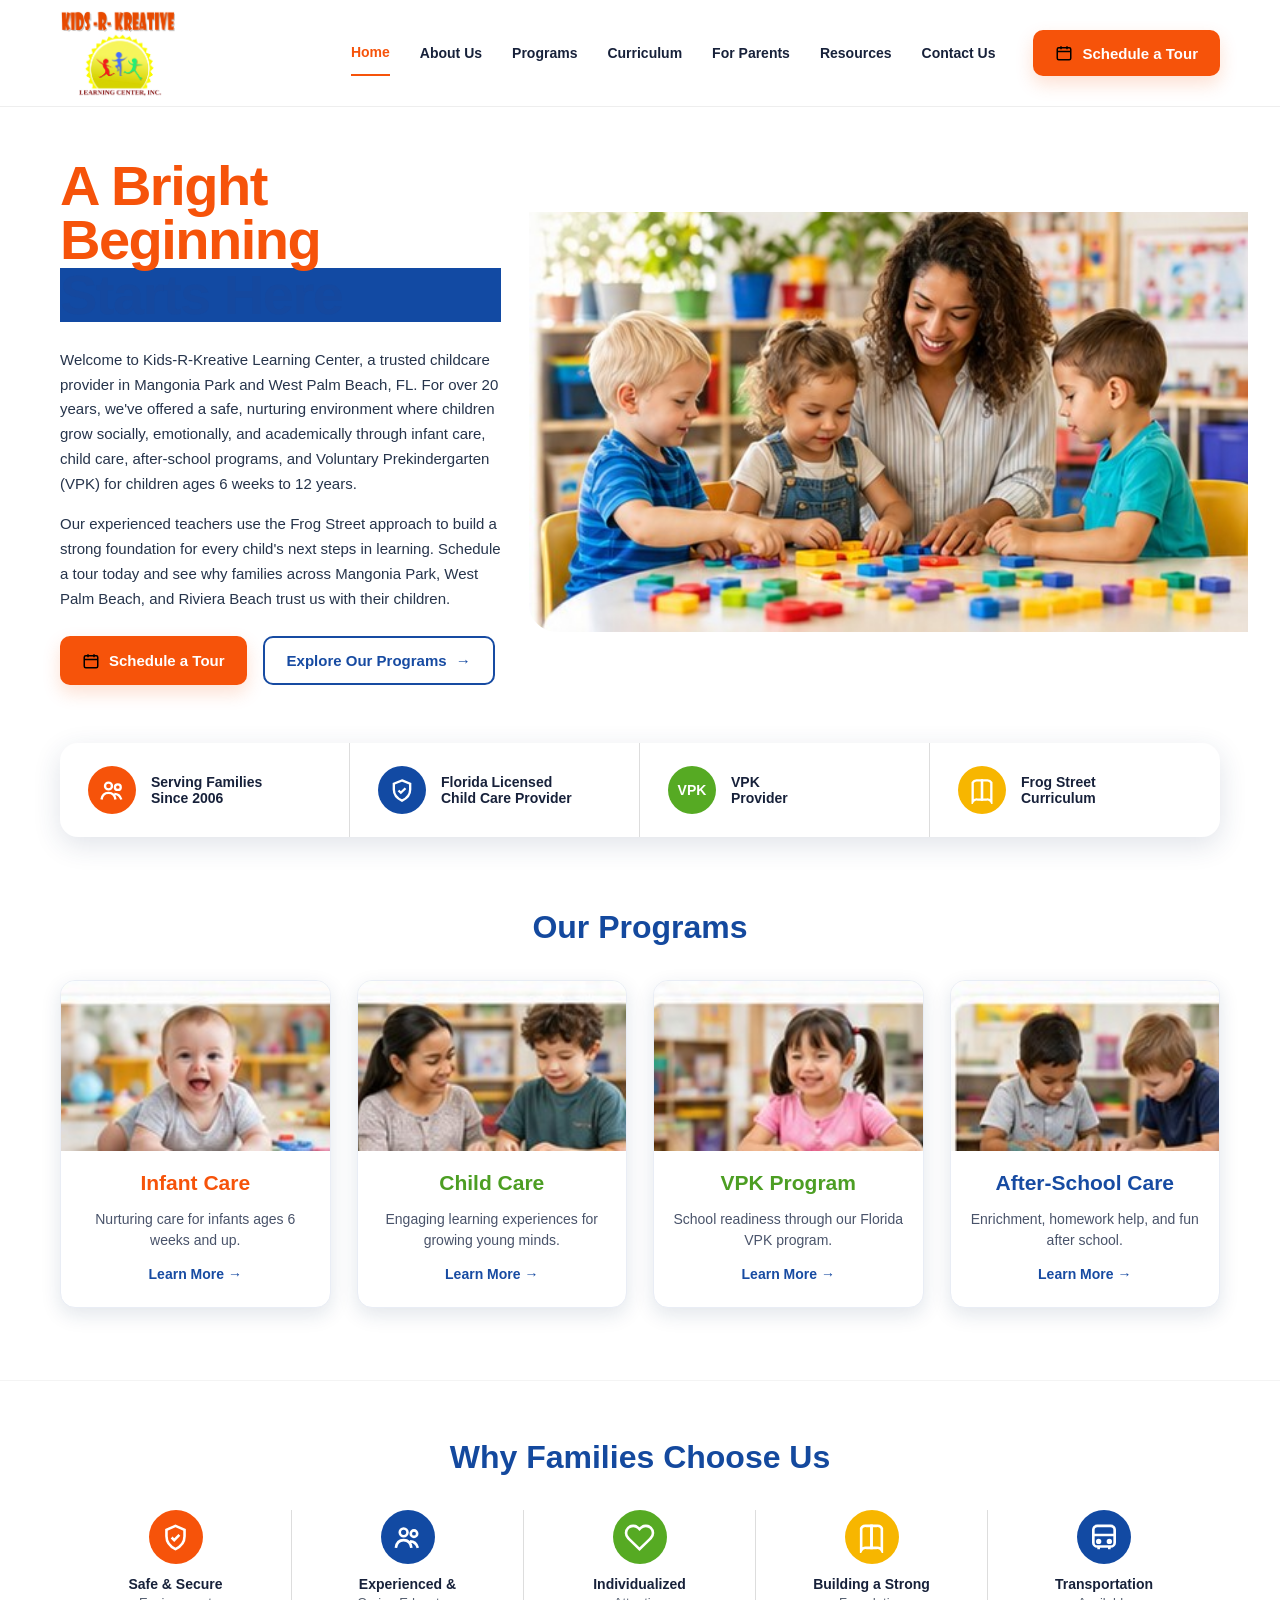
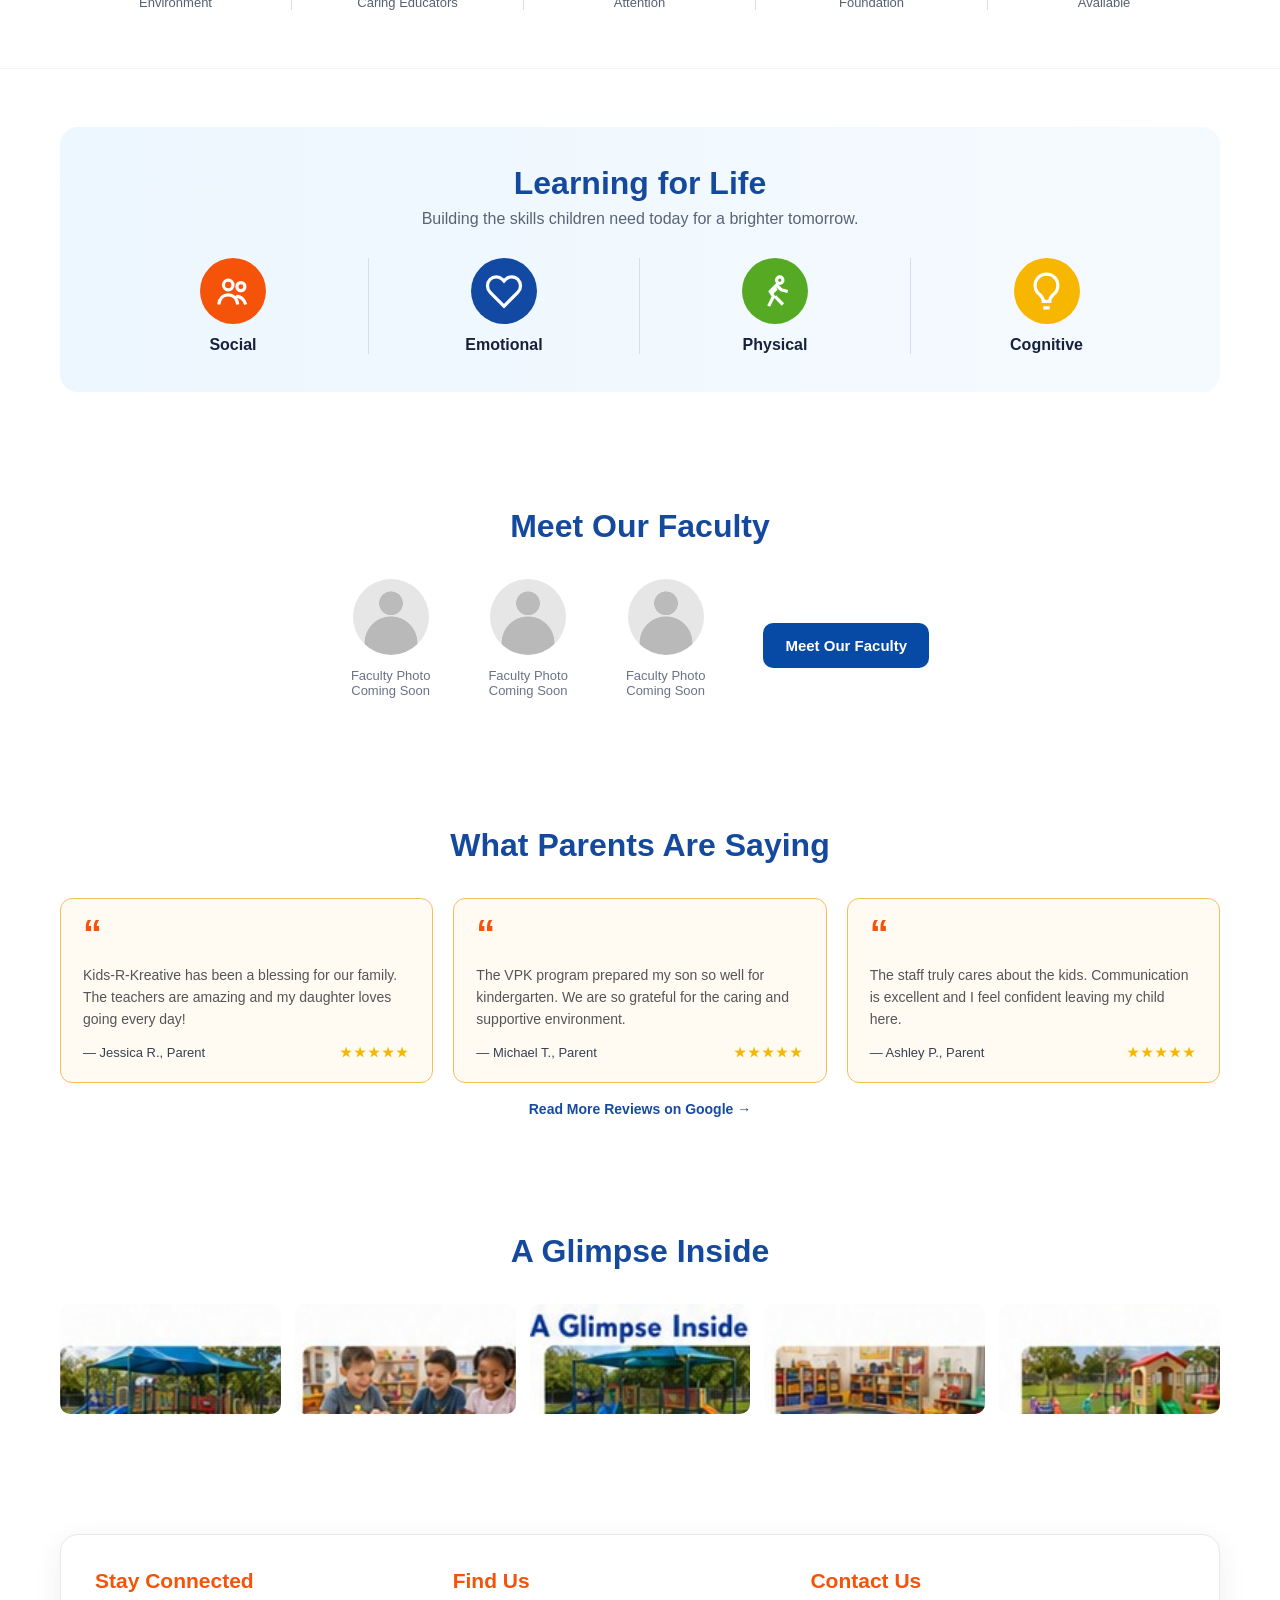
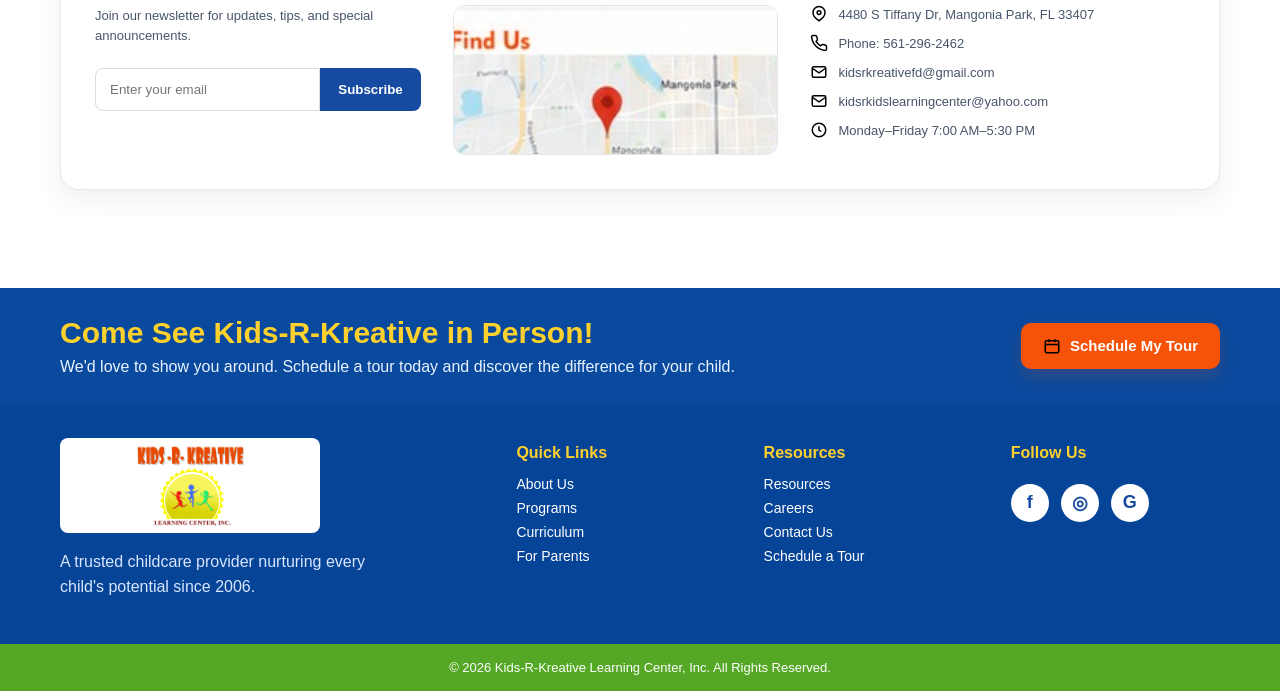
==== index.html @ dcede0c7 "Initial commit: Kids-R-Kreative Learning Center homepage" ====
<!doctype html>
<html lang="en">
<head>
  <meta charset="utf-8">
  <meta name="viewport" content="width=device-width, initial-scale=1">
  <title>Kids-R-Kreative Learning Center</title>
  <meta name="description" content="Trusted childcare, VPK, infant care, child care, and after-school programs in Mangonia Park and West Palm Beach, FL.">
  <link rel="stylesheet" href="style.css">
</head>
<body>
<header class="site-header">
  <div class="container nav-wrap">
    <a href="#" class="brand"><img src="assets/kids-r-kreative-logo.png" alt="Kids-R-Kreative Learning Center, Inc."></a>
    <button class="nav-toggle" aria-label="Open navigation">☰</button>
    <nav class="main-nav" aria-label="Primary navigation">
      <a class="active" href="#">Home</a>
      <a href="#about">About Us</a>
      <a href="#programs">Programs</a>
      <a href="#curriculum">Curriculum</a>
      <a href="#parents">For Parents</a>
      <a href="#resources">Resources</a>
      <a href="#contact">Contact Us</a>
    </nav>
    <a class="btn btn-orange nav-cta" href="#tour"><img src="assets/calendar.svg" alt="">Schedule a Tour</a>
  </div>
</header>

<main>
  <section class="hero section-space">
    <div class="container hero-grid">
      <div class="hero-copy">
        <h1><span>A Bright</span><span>Beginning</span><span class="blue">Starts Here</span></h1>
        <p>Welcome to Kids-R-Kreative Learning Center, a trusted childcare provider in Mangonia Park and West Palm Beach, FL. For over 20 years, we've offered a safe, nurturing environment where children grow socially, emotionally, and academically through infant care, child care, after-school programs, and Voluntary Prekindergarten (VPK) for children ages 6 weeks to 12 years.</p>
        <p>Our experienced teachers use the Frog Street approach to build a strong foundation for every child's next steps in learning. Schedule a tour today and see why families across Mangonia Park, West Palm Beach, and Riviera Beach trust us with their children.</p>
        <div class="hero-actions">
          <a class="btn btn-orange" href="#tour"><img src="assets/calendar.svg" alt="">Schedule a Tour</a>
          <a class="btn btn-outline" href="#programs">Explore Our Programs <span>→</span></a>
        </div>
      </div>
      <div class="hero-media">
        <img src="assets/hero.jpg" alt="Teacher guiding children during a colorful classroom activity">
      </div>
    </div>
  </section>

  <section class="trust-strip">
    <div class="container trust-grid">
      <div class="trust-item"><span class="circle orange"><img src="assets/people.svg" alt=""></span><strong>Serving Families<br>Since 2006</strong></div>
      <div class="trust-item"><span class="circle blue"><img src="assets/shield.svg" alt=""></span><strong>Florida Licensed<br>Child Care Provider</strong></div>
      <div class="trust-item"><span class="circle green text-badge">VPK</span><strong>VPK<br>Provider</strong></div>
      <div class="trust-item"><span class="circle gold"><img src="assets/book.svg" alt=""></span><strong>Frog Street<br>Curriculum</strong></div>
    </div>
  </section>

  <section id="programs" class="section section-space">
    <div class="container">
      <h2>Our Programs</h2>
      <div class="program-grid">
        <article class="program-card orange-card"><img src="assets/infant.jpg" alt="Infant care classroom"><div class="card-body"><h3>Infant Care</h3><p>Nurturing care for infants ages 6 weeks and up.</p><a href="#">Learn More →</a></div></article>
        <article class="program-card green-card"><img src="assets/child-care.jpg" alt="Children learning through play"><div class="card-body"><h3>Child Care</h3><p>Engaging learning experiences for growing young minds.</p><a href="#">Learn More →</a></div></article>
        <article class="program-card green-card"><img src="assets/vpk.jpg" alt="VPK student learning in class"><div class="card-body"><h3>VPK Program</h3><p>School readiness through our Florida VPK program.</p><a href="#">Learn More →</a></div></article>
        <article class="program-card blue-card"><img src="assets/after-school.jpg" alt="After-school students doing homework"><div class="card-body"><h3>After-School Care</h3><p>Enrichment, homework help, and fun after school.</p><a href="#">Learn More →</a></div></article>
      </div>
    </div>
  </section>

  <section class="benefits section-space-sm">
    <div class="container">
      <h2>Why Families Choose Us</h2>
      <div class="benefit-grid">
        <div class="benefit"><span class="benefit-icon orange"><img src="assets/shield.svg" alt=""></span><strong>Safe &amp; Secure</strong><small>Environment</small></div>
        <div class="benefit"><span class="benefit-icon blue"><img src="assets/people.svg" alt=""></span><strong>Experienced &amp;</strong><small>Caring Educators</small></div>
        <div class="benefit"><span class="benefit-icon green"><img src="assets/heart.svg" alt=""></span><strong>Individualized</strong><small>Attention</small></div>
        <div class="benefit"><span class="benefit-icon gold"><img src="assets/book.svg" alt=""></span><strong>Building a Strong</strong><small>Foundation</small></div>
        <div class="benefit"><span class="benefit-icon blue"><img src="assets/bus.svg" alt=""></span><strong>Transportation</strong><small>Available</small></div>
      </div>
    </div>
  </section>

  <section id="curriculum" class="learning section-space-sm">
    <div class="container learning-box">
      <h2>Learning for Life</h2>
      <p>Building the skills children need today for a brighter tomorrow.</p>
      <div class="learning-grid">
        <div><span class="learn-icon orange"><img src="assets/people.svg" alt=""></span><strong>Social</strong></div>
        <div><span class="learn-icon blue"><img src="assets/heart.svg" alt=""></span><strong>Emotional</strong></div>
        <div><span class="learn-icon green"><img src="assets/runner.svg" alt=""></span><strong>Physical</strong></div>
        <div><span class="learn-icon gold"><img src="assets/bulb.svg" alt=""></span><strong>Cognitive</strong></div>
      </div>
    </div>
  </section>

  <section class="faculty section-space-sm">
    <div class="container">
      <h2>Meet Our Faculty</h2>
      <div class="faculty-row">
        <div class="faculty-placeholder"><span></span><p>Faculty Photo<br>Coming Soon</p></div>
        <div class="faculty-placeholder"><span></span><p>Faculty Photo<br>Coming Soon</p></div>
        <div class="faculty-placeholder"><span></span><p>Faculty Photo<br>Coming Soon</p></div>
        <a class="btn btn-blue" href="#">Meet Our Faculty</a>
      </div>
    </div>
  </section>

  <section id="parents" class="testimonials section-space-sm">
    <div class="container">
      <h2>What Parents Are Saying</h2>
      <div class="testimonial-grid">
        <blockquote><span>“</span><p>Kids-R-Kreative has been a blessing for our family. The teachers are amazing and my daughter loves going every day!</p><footer>— Jessica R., Parent <b>★★★★★</b></footer></blockquote>
        <blockquote><span>“</span><p>The VPK program prepared my son so well for kindergarten. We are so grateful for the caring and supportive environment.</p><footer>— Michael T., Parent <b>★★★★★</b></footer></blockquote>
        <blockquote><span>“</span><p>The staff truly cares about the kids. Communication is excellent and I feel confident leaving my child here.</p><footer>— Ashley P., Parent <b>★★★★★</b></footer></blockquote>
      </div>
      <a class="reviews-link" href="#">Read More Reviews on Google →</a>
    </div>
  </section>

  <section class="gallery section-space-sm">
    <div class="container">
      <h2>A Glimpse Inside</h2>
      <div class="gallery-grid">
        <img src="assets/gallery-1.jpg" alt="Playground area">
        <img src="assets/gallery-2.jpg" alt="Children doing a classroom activity">
        <img src="assets/gallery-3.jpg" alt="Outdoor play equipment">
        <img src="assets/gallery-4.jpg" alt="Colorful classroom">
        <img src="assets/gallery-5.jpg" alt="Outdoor learning and play area">
      </div>
    </div>
  </section>

  <section id="contact" class="contact-panel section-space-sm">
    <div class="container contact-grid">
      <div class="newsletter">
        <h3>Stay Connected</h3>
        <p>Join our newsletter for updates, tips, and special announcements.</p>
        <form class="newsletter-form" onsubmit="event.preventDefault(); alert('Demo form only.');">
          <label class="sr-only" for="email">Email address</label>
          <input id="email" type="email" placeholder="Enter your email" required>
          <button type="submit">Subscribe</button>
        </form>
      </div>
      <div class="map-card">
        <h3>Find Us</h3>
        <img src="assets/map.jpg" alt="Map showing Kids-R-Kreative location in Mangonia Park, Florida">
      </div>
      <div class="contact-details">
        <h3>Contact Us</h3>
        <p><img src="assets/pin.svg" alt="">4480 S Tiffany Dr, Mangonia Park, FL 33407</p>
        <p><img src="assets/phone.svg" alt="">Phone: 561-296-2462</p>
        <p><img src="assets/mail.svg" alt="">kidsrkreativefd@gmail.com</p>
        <p><img src="assets/mail.svg" alt="">kidsrkidslearningcenter@yahoo.com</p>
        <p><img src="assets/clock.svg" alt="">Monday–Friday 7:00 AM–5:30 PM</p>
      </div>
    </div>
  </section>

  <section id="tour" class="tour-cta">
    <div class="container tour-inner">
      <div><h2>Come See Kids-R-Kreative in Person!</h2><p>We'd love to show you around. Schedule a tour today and discover the difference for your child.</p></div>
      <a class="btn btn-orange" href="#"><img src="assets/calendar.svg" alt="">Schedule My Tour</a>
    </div>
  </section>
</main>

<footer class="site-footer">
  <div class="container footer-grid">
    <div class="footer-brand">
      <img src="assets/kids-r-kreative-logo.png" alt="Kids-R-Kreative Learning Center, Inc.">
      <p>A trusted childcare provider nurturing every child's potential since 2006.</p>
    </div>
    <div><h4>Quick Links</h4><a href="#about">About Us</a><a href="#programs">Programs</a><a href="#curriculum">Curriculum</a><a href="#parents">For Parents</a></div>
    <div><h4>Resources</h4><a href="#resources">Resources</a><a href="#">Careers</a><a href="#contact">Contact Us</a><a href="#tour">Schedule a Tour</a></div>
    <div><h4>Follow Us</h4><div class="socials"><a href="#">f</a><a href="#">◎</a><a href="#">G</a></div></div>
  </div>
  <div class="copyright">© 2026 Kids-R-Kreative Learning Center, Inc. All Rights Reserved.</div>
</footer>

<script>
document.querySelector('.nav-toggle').addEventListener('click', function() {
  document.querySelector('.main-nav').classList.toggle('open');
});
</script>
</body>
</html>
---- style.css ----
*{box-sizing:border-box}html{scroll-behavior:smooth}body{margin:0;font-family:Inter,Arial,Helvetica,sans-serif;color:#17213a;background:#fff}img{max-width:100%;display:block}a{text-decoration:none;color:inherit}.container{width:min(1160px,92%);margin:auto}.section-space{padding:72px 0}.section-space-sm{padding:58px 0}.site-header{background:#fff;position:sticky;top:0;z-index:20;border-bottom:1px solid #eee}.nav-wrap{height:106px;display:flex;align-items:center;gap:28px}.brand{width:238px;flex:0 0 auto}.brand img{width:100%;height:88px;object-fit:contain;object-position:left center}.main-nav{display:flex;align-items:center;justify-content:center;gap:30px;margin-left:auto;font-size:14px;font-weight:600}.main-nav a{padding:14px 0}.main-nav .active{color:#f6530a;border-bottom:2px solid #f6530a}.nav-cta{margin-left:10px}.nav-toggle{display:none;margin-left:auto;border:0;background:transparent;font-size:28px}.btn{display:inline-flex;align-items:center;justify-content:center;gap:9px;border-radius:10px;padding:14px 22px;font-weight:700;font-size:15px;transition:.2s}.btn img{width:18px;height:18px}.btn-orange{background:#f6530a;color:#fff;box-shadow:0 8px 18px rgba(246,83,10,.18)}.btn-orange:hover{transform:translateY(-2px)}.btn-blue{background:#074aa5;color:#fff}.btn-outline{border:2px solid #174ba2;color:#174ba2;background:#fff}.hero{padding-top:38px}.hero-grid{display:grid;grid-template-columns:38% 62%;align-items:center;gap:28px}.hero-copy{padding:14px 0}.hero h1{font-size:56px;line-height:.97;margin:0 0 26px;font-weight:800;letter-spacing:-1.5px}.hero h1 span{display:block;color:#f6530a}.hero h1 .blue{color:#15489e}.hero p{font-size:15px;line-height:1.65;margin:0 0 16px;color:#26344b}.hero-actions{display:flex;gap:16px;margin-top:25px;flex-wrap:wrap}.hero-media img{width:100%;height:420px;object-fit:cover;border-radius:0 0 0 28px}.trust-strip{margin-top:-28px;position:relative;z-index:4}.trust-grid{display:grid;grid-template-columns:repeat(4,1fr);background:#fff;border-radius:18px;box-shadow:0 8px 28px rgba(35,57,97,.14);overflow:hidden}.trust-item{min-height:94px;display:flex;align-items:center;gap:15px;padding:18px 28px;border-right:1px solid #ddd;font-size:14px}.trust-item:last-child{border-right:0}.circle,.benefit-icon,.learn-icon{display:grid;place-items:center;border-radius:50%;color:#fff;flex:0 0 auto}.circle{width:48px;height:48px}.circle img,.benefit-icon img,.learn-icon img{width:58%;height:58%;filter:brightness(0) invert(1)}.orange{background:#f6530a}.blue{background:#124aa3}.green{background:#56aa23}.gold{background:#f7b600}.text-badge{font-weight:800}.section h2,.benefits h2,.learning h2,.faculty h2,.testimonials h2,.gallery h2{font-size:32px;text-align:center;color:#14499e;margin:0 0 34px}.program-grid{display:grid;grid-template-columns:repeat(4,1fr);gap:26px}.program-card{border-radius:15px;background:#fff;box-shadow:0 7px 20px rgba(20,52,93,.12);overflow:hidden;border:1px solid #e9edf5}.program-card>img{width:100%;height:170px;object-fit:cover}.card-body{padding:20px 18px 24px;text-align:center}.card-body h3{margin:0 0 9px;font-size:21px}.card-body p{font-size:14px;line-height:1.5;color:#49536a;min-height:42px}.card-body a{font-weight:700;font-size:14px;color:#174ba2}.orange-card h3{color:#f6530a}.green-card h3{color:#4c9e23}.blue-card h3{color:#174ba2}.benefits{border-top:1px solid #f4f4f4;border-bottom:1px solid #f4f4f4}.benefit-grid{display:grid;grid-template-columns:repeat(5,1fr);gap:0}.benefit{display:flex;flex-direction:column;align-items:center;text-align:center;padding:0 22px;border-right:1px solid #ddd}.benefit:last-child{border-right:0}.benefit-icon{width:54px;height:54px;margin-bottom:12px}.benefit strong{font-size:14px}.benefit small{font-size:13px;color:#566070;margin-top:3px}.learning{background:#fff}.learning-box{background:linear-gradient(90deg,#edf7ff,#f5faff);border-radius:18px;padding:38px}.learning-box h2{margin-bottom:8px}.learning-box>p{text-align:center;margin:0 0 30px;color:#5a6373}.learning-grid{display:grid;grid-template-columns:repeat(4,1fr);gap:0}.learning-grid>div{text-align:center;border-right:1px solid #d4deec}.learning-grid>div:last-child{border-right:0}.learn-icon{width:66px;height:66px;margin:0 auto 12px}.faculty-row{display:flex;align-items:center;justify-content:center;gap:58px;flex-wrap:wrap}.faculty-placeholder{text-align:center;color:#697386;font-size:13px}.faculty-placeholder span{width:76px;height:76px;border-radius:50%;display:block;margin:0 auto 8px;background:radial-gradient(circle at 50% 32%,#bbb 0 18%,transparent 19%),radial-gradient(circle at 50% 84%,#b9b9b9 0 35%,#e6e6e6 36%)}.testimonial-grid{display:grid;grid-template-columns:repeat(3,1fr);gap:20px}.testimonial-grid blockquote{margin:0;border:1px solid #f5bd5f;border-radius:12px;padding:22px;background:#fffaf2;min-height:165px}.testimonial-grid blockquote>span{font-size:38px;color:#f6530a;font-weight:800;line-height:.7}.testimonial-grid p{font-size:14px;line-height:1.55;color:#555}.testimonial-grid footer{font-size:13px;color:#374151}.testimonial-grid b{float:right;color:#f6b700;letter-spacing:2px}.reviews-link{display:block;text-align:center;margin-top:18px;color:#174ba2;font-weight:700;font-size:14px}.gallery-grid{display:grid;grid-template-columns:repeat(5,1fr);gap:14px}.gallery-grid img{width:100%;height:110px;object-fit:cover;border-radius:10px}.contact-panel{padding-top:62px}.contact-grid{display:grid;grid-template-columns:1fr 1fr 1.15fr;gap:32px;border:1px solid #e8e8e8;border-radius:18px;padding:34px;box-shadow:0 8px 28px rgba(32,54,92,.08)}.contact-grid h3{color:#f6530a;font-size:21px;margin:0 0 12px}.contact-grid p{font-size:13px;line-height:1.55;color:#48556a}.newsletter-form{display:flex;margin-top:22px}.newsletter-form input{flex:1;border:1px solid #d8dce4;padding:13px 14px;border-radius:8px 0 0 8px;min-width:0}.newsletter-form button{border:0;background:#174ba2;color:#fff;font-weight:700;padding:0 18px;border-radius:0 8px 8px 0}.map-card img{width:100%;height:150px;object-fit:cover;border-radius:12px;border:1px solid #e1e6ed}.contact-details p{display:flex;align-items:flex-start;gap:10px;margin:9px 0}.contact-details p img{width:18px;height:18px;color:#174ba2}.tour-cta{background:#09499e;color:#fff;padding:28px 0;margin-top:40px}.tour-inner{display:flex;align-items:center;justify-content:space-between;gap:28px}.tour-inner h2{margin:0 0 8px;color:#ffd12d;font-size:30px}.tour-inner p{margin:0;color:#eaf3ff}.site-footer{background:#064497;color:#fff;padding:34px 0 0}.footer-grid{display:grid;grid-template-columns:2fr 1fr 1fr 1fr;gap:38px}.footer-brand img{width:260px;height:95px;object-fit:contain;background:#fff;border-radius:8px;padding:6px}.footer-brand p{max-width:340px;line-height:1.6;color:#d8e6ff}.site-footer h4{margin:6px 0 14px;color:#ffd12d}.site-footer a{display:block;color:#fff;margin:8px 0;font-size:14px}.socials{display:flex;gap:12px}.socials a{width:38px;height:38px;border-radius:50%;background:#fff;color:#174ba2;display:grid;place-items:center;font-weight:800;font-size:18px}.copyright{text-align:center;margin-top:28px;padding:16px;background:#55a826;font-size:13px}.sr-only{position:absolute;width:1px;height:1px;padding:0;margin:-1px;overflow:hidden;clip:rect(0,0,0,0);white-space:nowrap;border:0}
@media (max-width:980px){.nav-wrap{height:auto;min-height:90px;flex-wrap:wrap;padding:10px 0}.brand{width:200px}.nav-toggle{display:block}.main-nav{display:none;width:100%;order:4;flex-direction:column;gap:0;align-items:stretch;margin:0;padding:12px 0}.main-nav.open{display:flex}.main-nav a{padding:12px 6px;border-bottom:1px solid #eee}.nav-cta{display:none}.hero-grid{grid-template-columns:1fr}.hero-media{order:-1}.hero-media img{height:320px;border-radius:18px}.hero h1{font-size:48px}.trust-grid{grid-template-columns:repeat(2,1fr)}.program-grid{grid-template-columns:repeat(2,1fr)}.benefit-grid{grid-template-columns:repeat(2,1fr);gap:25px}.benefit{border:0}.testimonial-grid{grid-template-columns:1fr}.gallery-grid{grid-template-columns:repeat(3,1fr)}.contact-grid{grid-template-columns:1fr}.footer-grid{grid-template-columns:repeat(2,1fr)}}
@media (max-width:620px){.section-space{padding:48px 0}.section-space-sm{padding:42px 0}.hero h1{font-size:42px}.hero p{font-size:14px}.trust-grid,.program-grid,.learning-grid,.footer-grid{grid-template-columns:1fr}.trust-item{border-right:0;border-bottom:1px solid #eee}.learning-grid>div{border-right:0;border-bottom:1px solid #d4deec;padding:18px}.gallery-grid{grid-template-columns:repeat(2,1fr)}.tour-inner{flex-direction:column;align-items:flex-start}.contact-grid{padding:24px}.footer-brand img{width:220px}}
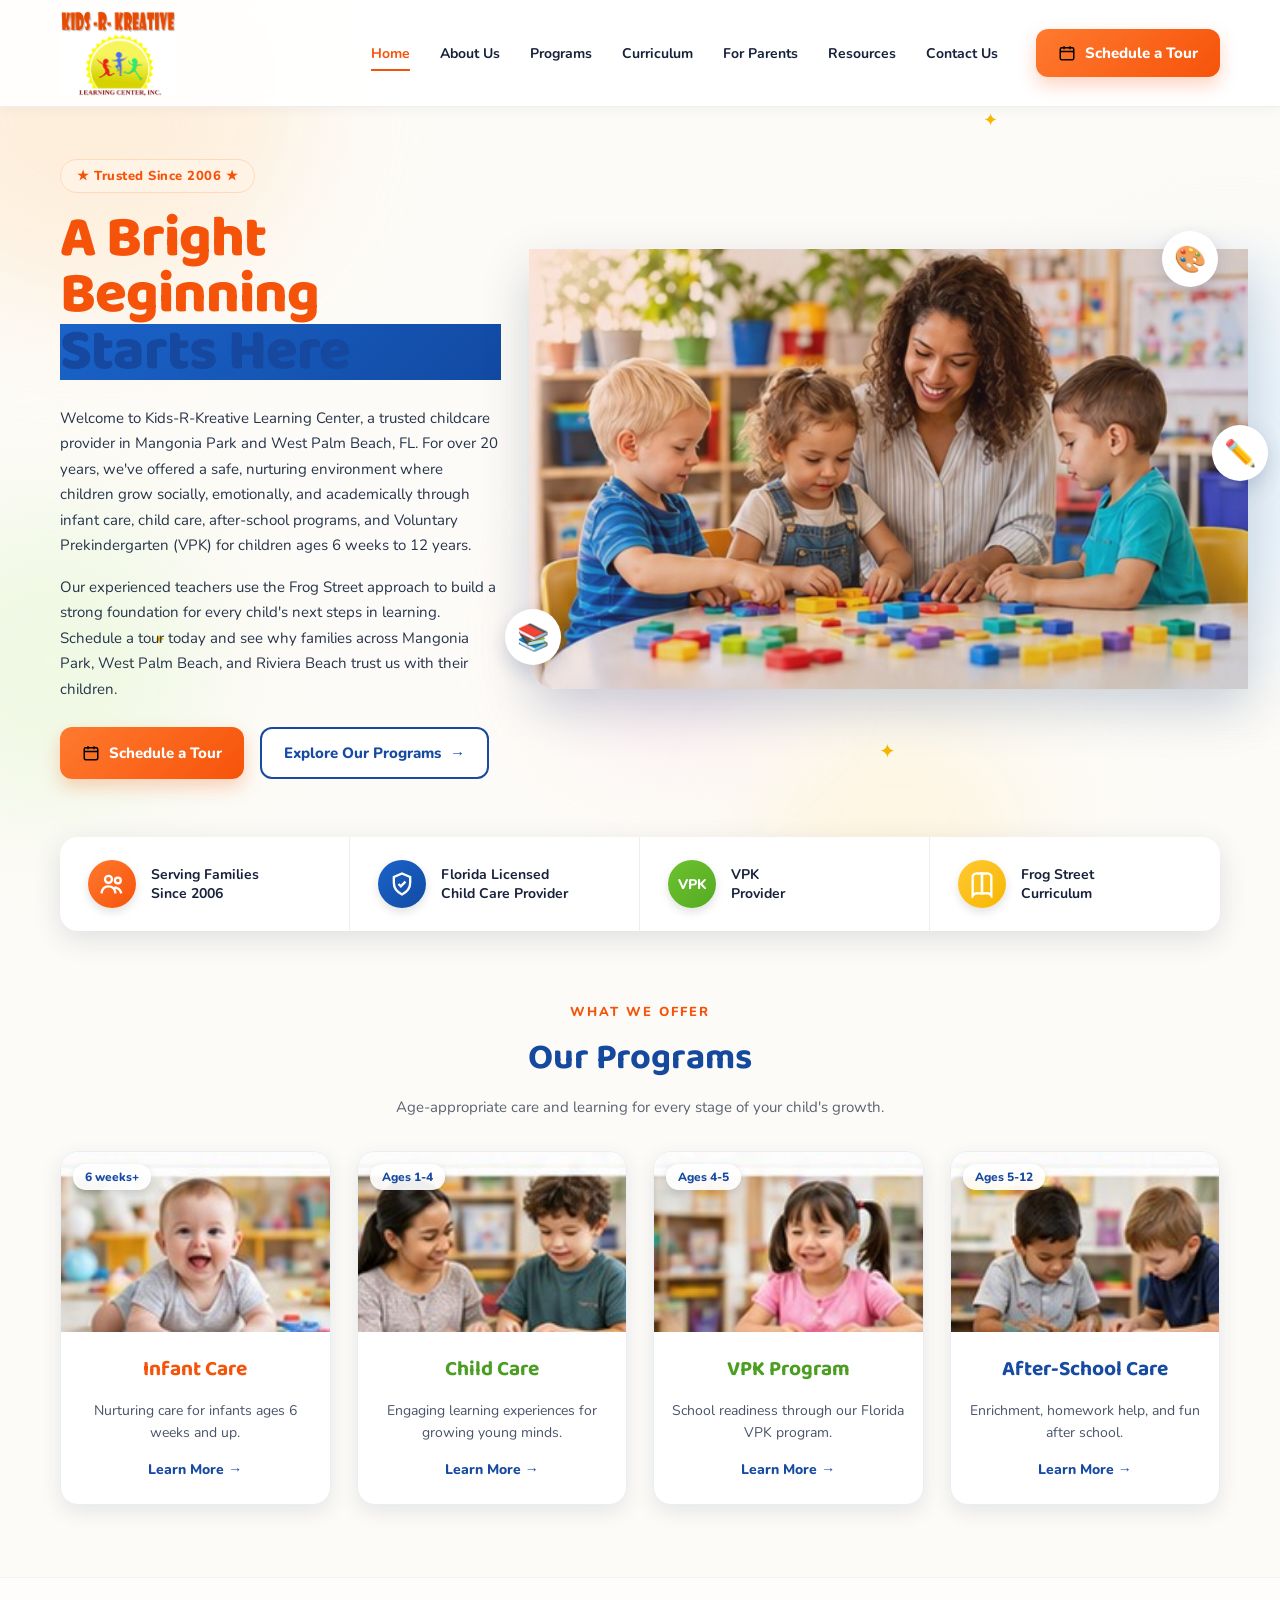
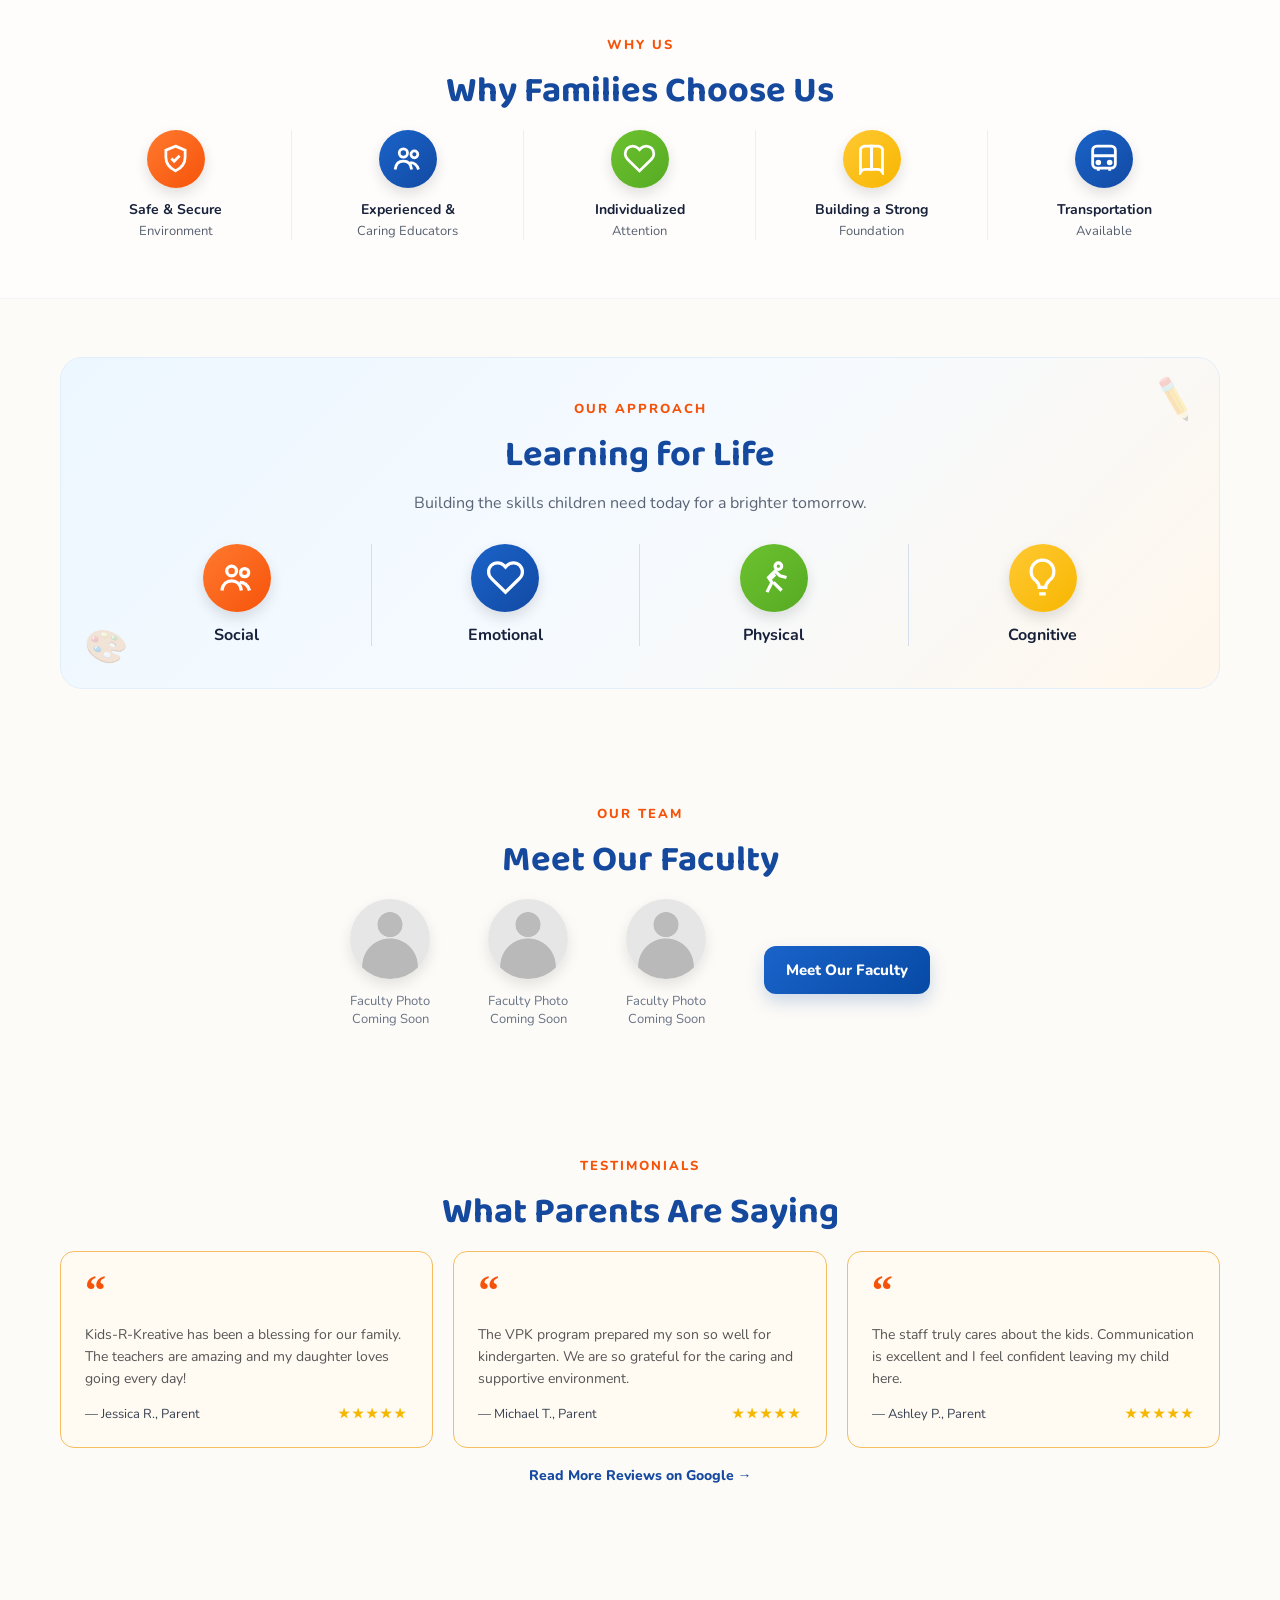
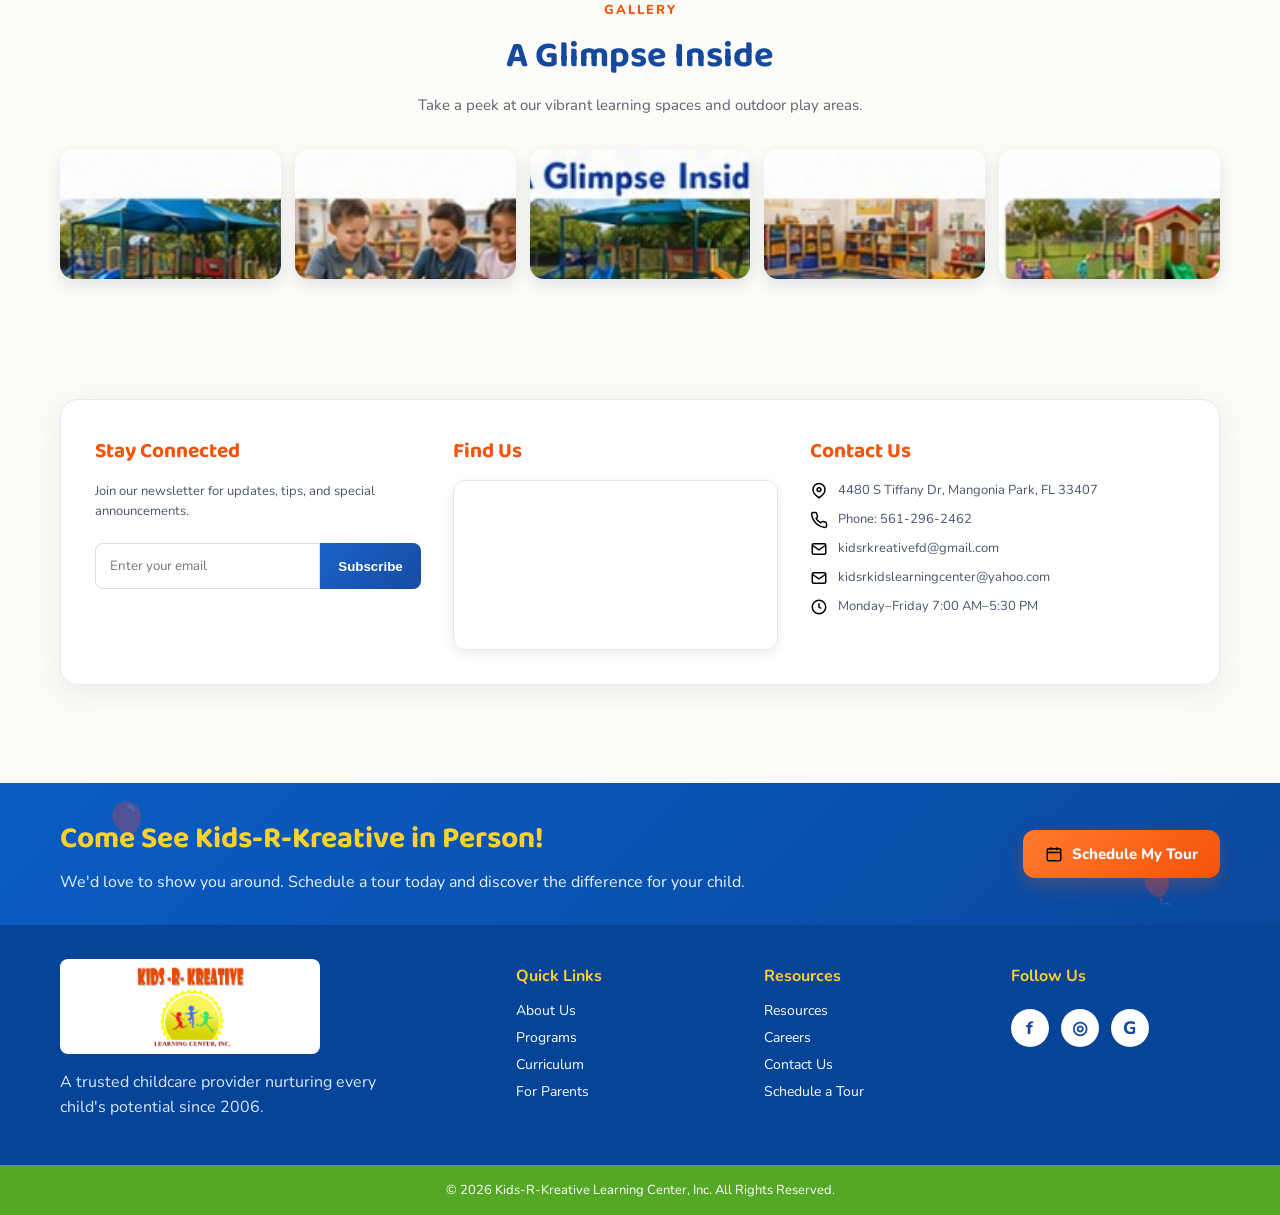
==== commit 57161cc1: "Enhance design: add animated background, Google Maps embed, gallery captions, and playful styling" ====
--- a/index.html
+++ b/index.html
@@ -5,179 +5,243 @@
   <meta name="viewport" content="width=device-width, initial-scale=1">
   <title>Kids-R-Kreative Learning Center</title>
   <meta name="description" content="Trusted childcare, VPK, infant care, child care, and after-school programs in Mangonia Park and West Palm Beach, FL.">
+  <link rel="preconnect" href="https://fonts.googleapis.com">
+  <link rel="preconnect" href="https://fonts.gstatic.com" crossorigin>
+  <link href="https://fonts.googleapis.com/css2?family=Baloo+2:wght@500;600;700;800&family=Nunito:wght@400;600;700;800&display=swap" rel="stylesheet">
   <link rel="stylesheet" href="style.css">
 </head>
 <body>
-<header class="site-header">
-  <div class="container nav-wrap">
-    <a href="#" class="brand"><img src="assets/kids-r-kreative-logo.png" alt="Kids-R-Kreative Learning Center, Inc."></a>
-    <button class="nav-toggle" aria-label="Open navigation">☰</button>
-    <nav class="main-nav" aria-label="Primary navigation">
-      <a class="active" href="#">Home</a>
-      <a href="#about">About Us</a>
-      <a href="#programs">Programs</a>
-      <a href="#curriculum">Curriculum</a>
-      <a href="#parents">For Parents</a>
-      <a href="#resources">Resources</a>
-      <a href="#contact">Contact Us</a>
-    </nav>
-    <a class="btn btn-orange nav-cta" href="#tour"><img src="assets/calendar.svg" alt="">Schedule a Tour</a>
+  <!-- Decorative floating background shapes -->
+  <div class="bg-decor" aria-hidden="true">
+    <span class="blob blob-1"></span>
+    <span class="blob blob-2"></span>
+    <span class="blob blob-3"></span>
+    <span class="blob blob-4"></span>
+    <span class="blob blob-5"></span>
+    <span class="star star-1">✦</span>
+    <span class="star star-2">✦</span>
+    <span class="star star-3">✦</span>
+    <span class="star star-4">✦</span>
+    <span class="star star-5">✦</span>
   </div>
-</header>
-
-<main>
-  <section class="hero section-space">
-    <div class="container hero-grid">
-      <div class="hero-copy">
-        <h1><span>A Bright</span><span>Beginning</span><span class="blue">Starts Here</span></h1>
-        <p>Welcome to Kids-R-Kreative Learning Center, a trusted childcare provider in Mangonia Park and West Palm Beach, FL. For over 20 years, we've offered a safe, nurturing environment where children grow socially, emotionally, and academically through infant care, child care, after-school programs, and Voluntary Prekindergarten (VPK) for children ages 6 weeks to 12 years.</p>
-        <p>Our experienced teachers use the Frog Street approach to build a strong foundation for every child's next steps in learning. Schedule a tour today and see why families across Mangonia Park, West Palm Beach, and Riviera Beach trust us with their children.</p>
-        <div class="hero-actions">
-          <a class="btn btn-orange" href="#tour"><img src="assets/calendar.svg" alt="">Schedule a Tour</a>
-          <a class="btn btn-outline" href="#programs">Explore Our Programs <span>→</span></a>
-        </div>
-      </div>
-      <div class="hero-media">
-        <img src="assets/hero.jpg" alt="Teacher guiding children during a colorful classroom activity">
-      </div>
+
+  <header class="site-header">
+    <div class="container nav-wrap">
+      <a href="#" class="brand"><img src="assets/kids-r-kreative-logo.png" alt="Kids-R-Kreative Learning Center, Inc."></a>
+      <button class="nav-toggle" aria-label="Open navigation">☰</button>
+      <nav class="main-nav" aria-label="Primary navigation">
+        <a class="active" href="#">Home</a>
+        <a href="#about">About Us</a>
+        <a href="#programs">Programs</a>
+        <a href="#curriculum">Curriculum</a>
+        <a href="#parents">For Parents</a>
+        <a href="#resources">Resources</a>
+        <a href="#contact">Contact Us</a>
+      </nav>
+      <a class="btn btn-orange nav-cta" href="#tour"><img src="assets/calendar.svg" alt="">Schedule a Tour</a>
     </div>
-  </section>
-
-  <section class="trust-strip">
-    <div class="container trust-grid">
-      <div class="trust-item"><span class="circle orange"><img src="assets/people.svg" alt=""></span><strong>Serving Families<br>Since 2006</strong></div>
-      <div class="trust-item"><span class="circle blue"><img src="assets/shield.svg" alt=""></span><strong>Florida Licensed<br>Child Care Provider</strong></div>
-      <div class="trust-item"><span class="circle green text-badge">VPK</span><strong>VPK<br>Provider</strong></div>
-      <div class="trust-item"><span class="circle gold"><img src="assets/book.svg" alt=""></span><strong>Frog Street<br>Curriculum</strong></div>
+  </header>
+
+  <main>
+    <section class="hero section-space">
+      <div class="container hero-grid">
+        <div class="hero-copy">
+          <span class="hero-badge">★ Trusted Since 2006 ★</span>
+          <h1><span>A Bright</span><span>Beginning</span><span class="blue">Starts Here</span></h1>
+          <p>Welcome to Kids-R-Kreative Learning Center, a trusted childcare provider in Mangonia Park and West Palm Beach, FL. For over 20 years, we've offered a safe, nurturing environment where children grow socially, emotionally, and academically through infant care, child care, after-school programs, and Voluntary Prekindergarten (VPK) for children ages 6 weeks to 12 years.</p>
+          <p>Our experienced teachers use the Frog Street approach to build a strong foundation for every child's next steps in learning. Schedule a tour today and see why families across Mangonia Park, West Palm Beach, and Riviera Beach trust us with their children.</p>
+          <div class="hero-actions">
+            <a class="btn btn-orange" href="#tour"><img src="assets/calendar.svg" alt="">Schedule a Tour</a>
+            <a class="btn btn-outline" href="#programs">Explore Our Programs <span>→</span></a>
+          </div>
+        </div>
+        <div class="hero-media">
+          <div class="hero-frame">
+            <img src="assets/hero.jpg" alt="Teacher guiding children during a colorful classroom activity">
+            <span class="hero-sticker sticker-1">🎨</span>
+            <span class="hero-sticker sticker-2">📚</span>
+            <span class="hero-sticker sticker-3">✏️</span>
+          </div>
+        </div>
+      </div>
+    </section>
+
+    <section class="trust-strip">
+      <div class="container trust-grid">
+        <div class="trust-item"><span class="circle orange"><img src="assets/people.svg" alt=""></span><strong>Serving Families<br>Since 2006</strong></div>
+        <div class="trust-item"><span class="circle blue"><img src="assets/shield.svg" alt=""></span><strong>Florida Licensed<br>Child Care Provider</strong></div>
+        <div class="trust-item"><span class="circle green text-badge">VPK</span><strong>VPK<br>Provider</strong></div>
+        <div class="trust-item"><span class="circle gold"><img src="assets/book.svg" alt=""></span><strong>Frog Street<br>Curriculum</strong></div>
+      </div>
+    </section>
+
+    <section id="programs" class="section section-space">
+      <div class="container">
+        <span class="section-tag">What We Offer</span>
+        <h2>Our Programs</h2>
+        <p class="section-sub">Age-appropriate care and learning for every stage of your child's growth.</p>
+        <div class="program-grid">
+          <article class="program-card orange-card">
+            <div class="card-img"><img src="assets/infant.jpg" alt="Infant care classroom"><span class="card-tag">6 weeks+</span></div>
+            <div class="card-body"><h3>Infant Care</h3><p>Nurturing care for infants ages 6 weeks and up.</p><a href="#">Learn More →</a></div>
+          </article>
+          <article class="program-card green-card">
+            <div class="card-img"><img src="assets/child-care.jpg" alt="Children learning through play"><span class="card-tag">Ages 1-4</span></div>
+            <div class="card-body"><h3>Child Care</h3><p>Engaging learning experiences for growing young minds.</p><a href="#">Learn More →</a></div>
+          </article>
+          <article class="program-card green-card">
+            <div class="card-img"><img src="assets/vpk.jpg" alt="VPK student learning in class"><span class="card-tag">Ages 4-5</span></div>
+            <div class="card-body"><h3>VPK Program</h3><p>School readiness through our Florida VPK program.</p><a href="#">Learn More →</a></div>
+          </article>
+          <article class="program-card blue-card">
+            <div class="card-img"><img src="assets/after-school.jpg" alt="After-school students doing homework"><span class="card-tag">Ages 5-12</span></div>
+            <div class="card-body"><h3>After-School Care</h3><p>Enrichment, homework help, and fun after school.</p><a href="#">Learn More →</a></div>
+          </article>
+        </div>
+      </div>
+    </section>
+
+    <section class="benefits section-space-sm">
+      <div class="container">
+        <span class="section-tag">Why Us</span>
+        <h2>Why Families Choose Us</h2>
+        <div class="benefit-grid">
+          <div class="benefit"><span class="benefit-icon orange"><img src="assets/shield.svg" alt=""></span><strong>Safe & Secure</strong><small>Environment</small></div>
+          <div class="benefit"><span class="benefit-icon blue"><img src="assets/people.svg" alt=""></span><strong>Experienced &</strong><small>Caring Educators</small></div>
+          <div class="benefit"><span class="benefit-icon green"><img src="assets/heart.svg" alt=""></span><strong>Individualized</strong><small>Attention</small></div>
+          <div class="benefit"><span class="benefit-icon gold"><img src="assets/book.svg" alt=""></span><strong>Building a Strong</strong><small>Foundation</small></div>
+          <div class="benefit"><span class="benefit-icon blue"><img src="assets/bus.svg" alt=""></span><strong>Transportation</strong><small>Available</small></div>
+        </div>
+      </div>
+    </section>
+
+    <section id="curriculum" class="learning section-space-sm">
+      <div class="container learning-box">
+        <span class="section-tag">Our Approach</span>
+        <h2>Learning for Life</h2>
+        <p>Building the skills children need today for a brighter tomorrow.</p>
+        <div class="learning-grid">
+          <div><span class="learn-icon orange"><img src="assets/people.svg" alt=""></span><strong>Social</strong></div>
+          <div><span class="learn-icon blue"><img src="assets/heart.svg" alt=""></span><strong>Emotional</strong></div>
+          <div><span class="learn-icon green"><img src="assets/runner.svg" alt=""></span><strong>Physical</strong></div>
+          <div><span class="learn-icon gold"><img src="assets/bulb.svg" alt=""></span><strong>Cognitive</strong></div>
+        </div>
+      </div>
+    </section>
+
+    <section class="faculty section-space-sm">
+      <div class="container">
+        <span class="section-tag">Our Team</span>
+        <h2>Meet Our Faculty</h2>
+        <div class="faculty-row">
+          <div class="faculty-placeholder"><span></span><p>Faculty Photo<br>Coming Soon</p></div>
+          <div class="faculty-placeholder"><span></span><p>Faculty Photo<br>Coming Soon</p></div>
+          <div class="faculty-placeholder"><span></span><p>Faculty Photo<br>Coming Soon</p></div>
+          <a class="btn btn-blue" href="#">Meet Our Faculty</a>
+        </div>
+      </div>
+    </section>
+
+    <section id="parents" class="testimonials section-space-sm">
+      <div class="container">
+        <span class="section-tag">Testimonials</span>
+        <h2>What Parents Are Saying</h2>
+        <div class="testimonial-grid">
+          <blockquote><span>“</span><p>Kids-R-Kreative has been a blessing for our family. The teachers are amazing and my daughter loves going every day!</p><footer>— Jessica R., Parent <b>★★★★★</b></footer></blockquote>
+          <blockquote><span>“</span><p>The VPK program prepared my son so well for kindergarten. We are so grateful for the caring and supportive environment.</p><footer>— Michael T., Parent <b>★★★★★</b></footer></blockquote>
+          <blockquote><span>“</span><p>The staff truly cares about the kids. Communication is excellent and I feel confident leaving my child here.</p><footer>— Ashley P., Parent <b>★★★★★</b></footer></blockquote>
+        </div>
+        <a class="reviews-link" href="#">Read More Reviews on Google →</a>
+      </div>
+    </section>
+
+    <section class="gallery section-space-sm">
+      <div class="container">
+        <span class="section-tag">Gallery</span>
+        <h2>A Glimpse Inside</h2>
+        <p class="section-sub">Take a peek at our vibrant learning spaces and outdoor play areas.</p>
+        <div class="gallery-grid">
+          <figure class="gallery-item">
+            <img src="assets/gallery-1.jpg" alt="Playground area">
+            <figcaption><span>Outdoor Play</span></figcaption>
+          </figure>
+          <figure class="gallery-item">
+            <img src="assets/gallery-2.jpg" alt="Children doing a classroom activity">
+            <figcaption><span>Classroom Fun</span></figcaption>
+          </figure>
+          <figure class="gallery-item">
+            <img src="assets/gallery-3.jpg" alt="Outdoor play equipment">
+            <figcaption><span>Play Equipment</span></figcaption>
+          </figure>
+          <figure class="gallery-item">
+            <img src="assets/gallery-4.jpg" alt="Colorful classroom">
+            <figcaption><span>Learning Spaces</span></figcaption>
+          </figure>
+          <figure class="gallery-item">
+            <img src="assets/gallery-5.jpg" alt="Outdoor learning and play area">
+            <figcaption><span>Outdoor Learning</span></figcaption>
+          </figure>
+        </div>
+      </div>
+    </section>
+
+    <section id="contact" class="contact-panel section-space-sm">
+      <div class="container contact-grid">
+        <div class="newsletter">
+          <h3>Stay Connected</h3>
+          <p>Join our newsletter for updates, tips, and special announcements.</p>
+          <form class="newsletter-form" onsubmit="event.preventDefault(); alert('Demo form only.');">
+            <label class="sr-only" for="email">Email address</label>
+            <input id="email" type="email" placeholder="Enter your email" required>
+            <button type="submit">Subscribe</button>
+          </form>
+        </div>
+        <div class="map-card">
+          <h3>Find Us</h3>
+          <div class="map-embed">
+            <iframe
+              src="https://www.google.com/maps?q=4480%20S%20Tiffany%20Dr%2C%20Mangonia%20Park%2C%20FL%2033407&output=embed"
+              width="100%" height="100%" style="border:0;" allowfullscreen="" loading="lazy"
+              referrerpolicy="no-referrer-when-downgrade"
+              title="Map showing Kids-R-Kreative location in Mangonia Park, Florida"></iframe>
+          </div>
+        </div>
+        <div class="contact-details">
+          <h3>Contact Us</h3>
+          <p><img src="assets/pin.svg" alt="">4480 S Tiffany Dr, Mangonia Park, FL 33407</p>
+          <p><img src="assets/phone.svg" alt="">Phone: 561-296-2462</p>
+          <p><img src="assets/mail.svg" alt="">kidsrkreativefd@gmail.com</p>
+          <p><img src="assets/mail.svg" alt="">kidsrkidslearningcenter@yahoo.com</p>
+          <p><img src="assets/clock.svg" alt="">Monday–Friday 7:00 AM–5:30 PM</p>
+        </div>
+      </div>
+    </section>
+
+    <section id="tour" class="tour-cta">
+      <div class="container tour-inner">
+        <div><h2>Come See Kids-R-Kreative in Person!</h2><p>We'd love to show you around. Schedule a tour today and discover the difference for your child.</p></div>
+        <a class="btn btn-orange" href="#"><img src="assets/calendar.svg" alt="">Schedule My Tour</a>
+      </div>
+    </section>
+  </main>
+
+  <footer class="site-footer">
+    <div class="container footer-grid">
+      <div class="footer-brand">
+        <img src="assets/kids-r-kreative-logo.png" alt="Kids-R-Kreative Learning Center, Inc.">
+        <p>A trusted childcare provider nurturing every child's potential since 2006.</p>
+      </div>
+      <div><h4>Quick Links</h4><a href="#about">About Us</a><a href="#programs">Programs</a><a href="#curriculum">Curriculum</a><a href="#parents">For Parents</a></div>
+      <div><h4>Resources</h4><a href="#resources">Resources</a><a href="#">Careers</a><a href="#contact">Contact Us</a><a href="#tour">Schedule a Tour</a></div>
+      <div><h4>Follow Us</h4><div class="socials"><a href="#">f</a><a href="#">◎</a><a href="#">G</a></div></div>
     </div>
-  </section>
-
-  <section id="programs" class="section section-space">
-    <div class="container">
-      <h2>Our Programs</h2>
-      <div class="program-grid">
-        <article class="program-card orange-card"><img src="assets/infant.jpg" alt="Infant care classroom"><div class="card-body"><h3>Infant Care</h3><p>Nurturing care for infants ages 6 weeks and up.</p><a href="#">Learn More →</a></div></article>
-        <article class="program-card green-card"><img src="assets/child-care.jpg" alt="Children learning through play"><div class="card-body"><h3>Child Care</h3><p>Engaging learning experiences for growing young minds.</p><a href="#">Learn More →</a></div></article>
-        <article class="program-card green-card"><img src="assets/vpk.jpg" alt="VPK student learning in class"><div class="card-body"><h3>VPK Program</h3><p>School readiness through our Florida VPK program.</p><a href="#">Learn More →</a></div></article>
-        <article class="program-card blue-card"><img src="assets/after-school.jpg" alt="After-school students doing homework"><div class="card-body"><h3>After-School Care</h3><p>Enrichment, homework help, and fun after school.</p><a href="#">Learn More →</a></div></article>
-      </div>
-    </div>
-  </section>
-
-  <section class="benefits section-space-sm">
-    <div class="container">
-      <h2>Why Families Choose Us</h2>
-      <div class="benefit-grid">
-        <div class="benefit"><span class="benefit-icon orange"><img src="assets/shield.svg" alt=""></span><strong>Safe &amp; Secure</strong><small>Environment</small></div>
-        <div class="benefit"><span class="benefit-icon blue"><img src="assets/people.svg" alt=""></span><strong>Experienced &amp;</strong><small>Caring Educators</small></div>
-        <div class="benefit"><span class="benefit-icon green"><img src="assets/heart.svg" alt=""></span><strong>Individualized</strong><small>Attention</small></div>
-        <div class="benefit"><span class="benefit-icon gold"><img src="assets/book.svg" alt=""></span><strong>Building a Strong</strong><small>Foundation</small></div>
-        <div class="benefit"><span class="benefit-icon blue"><img src="assets/bus.svg" alt=""></span><strong>Transportation</strong><small>Available</small></div>
-      </div>
-    </div>
-  </section>
-
-  <section id="curriculum" class="learning section-space-sm">
-    <div class="container learning-box">
-      <h2>Learning for Life</h2>
-      <p>Building the skills children need today for a brighter tomorrow.</p>
-      <div class="learning-grid">
-        <div><span class="learn-icon orange"><img src="assets/people.svg" alt=""></span><strong>Social</strong></div>
-        <div><span class="learn-icon blue"><img src="assets/heart.svg" alt=""></span><strong>Emotional</strong></div>
-        <div><span class="learn-icon green"><img src="assets/runner.svg" alt=""></span><strong>Physical</strong></div>
-        <div><span class="learn-icon gold"><img src="assets/bulb.svg" alt=""></span><strong>Cognitive</strong></div>
-      </div>
-    </div>
-  </section>
-
-  <section class="faculty section-space-sm">
-    <div class="container">
-      <h2>Meet Our Faculty</h2>
-      <div class="faculty-row">
-        <div class="faculty-placeholder"><span></span><p>Faculty Photo<br>Coming Soon</p></div>
-        <div class="faculty-placeholder"><span></span><p>Faculty Photo<br>Coming Soon</p></div>
-        <div class="faculty-placeholder"><span></span><p>Faculty Photo<br>Coming Soon</p></div>
-        <a class="btn btn-blue" href="#">Meet Our Faculty</a>
-      </div>
-    </div>
-  </section>
-
-  <section id="parents" class="testimonials section-space-sm">
-    <div class="container">
-      <h2>What Parents Are Saying</h2>
-      <div class="testimonial-grid">
-        <blockquote><span>“</span><p>Kids-R-Kreative has been a blessing for our family. The teachers are amazing and my daughter loves going every day!</p><footer>— Jessica R., Parent <b>★★★★★</b></footer></blockquote>
-        <blockquote><span>“</span><p>The VPK program prepared my son so well for kindergarten. We are so grateful for the caring and supportive environment.</p><footer>— Michael T., Parent <b>★★★★★</b></footer></blockquote>
-        <blockquote><span>“</span><p>The staff truly cares about the kids. Communication is excellent and I feel confident leaving my child here.</p><footer>— Ashley P., Parent <b>★★★★★</b></footer></blockquote>
-      </div>
-      <a class="reviews-link" href="#">Read More Reviews on Google →</a>
-    </div>
-  </section>
-
-  <section class="gallery section-space-sm">
-    <div class="container">
-      <h2>A Glimpse Inside</h2>
-      <div class="gallery-grid">
-        <img src="assets/gallery-1.jpg" alt="Playground area">
-        <img src="assets/gallery-2.jpg" alt="Children doing a classroom activity">
-        <img src="assets/gallery-3.jpg" alt="Outdoor play equipment">
-        <img src="assets/gallery-4.jpg" alt="Colorful classroom">
-        <img src="assets/gallery-5.jpg" alt="Outdoor learning and play area">
-      </div>
-    </div>
-  </section>
-
-  <section id="contact" class="contact-panel section-space-sm">
-    <div class="container contact-grid">
-      <div class="newsletter">
-        <h3>Stay Connected</h3>
-        <p>Join our newsletter for updates, tips, and special announcements.</p>
-        <form class="newsletter-form" onsubmit="event.preventDefault(); alert('Demo form only.');">
-          <label class="sr-only" for="email">Email address</label>
-          <input id="email" type="email" placeholder="Enter your email" required>
-          <button type="submit">Subscribe</button>
-        </form>
-      </div>
-      <div class="map-card">
-        <h3>Find Us</h3>
-        <img src="assets/map.jpg" alt="Map showing Kids-R-Kreative location in Mangonia Park, Florida">
-      </div>
-      <div class="contact-details">
-        <h3>Contact Us</h3>
-        <p><img src="assets/pin.svg" alt="">4480 S Tiffany Dr, Mangonia Park, FL 33407</p>
-        <p><img src="assets/phone.svg" alt="">Phone: 561-296-2462</p>
-        <p><img src="assets/mail.svg" alt="">kidsrkreativefd@gmail.com</p>
-        <p><img src="assets/mail.svg" alt="">kidsrkidslearningcenter@yahoo.com</p>
-        <p><img src="assets/clock.svg" alt="">Monday–Friday 7:00 AM–5:30 PM</p>
-      </div>
-    </div>
-  </section>
-
-  <section id="tour" class="tour-cta">
-    <div class="container tour-inner">
-      <div><h2>Come See Kids-R-Kreative in Person!</h2><p>We'd love to show you around. Schedule a tour today and discover the difference for your child.</p></div>
-      <a class="btn btn-orange" href="#"><img src="assets/calendar.svg" alt="">Schedule My Tour</a>
-    </div>
-  </section>
-</main>
-
-<footer class="site-footer">
-  <div class="container footer-grid">
-    <div class="footer-brand">
-      <img src="assets/kids-r-kreative-logo.png" alt="Kids-R-Kreative Learning Center, Inc.">
-      <p>A trusted childcare provider nurturing every child's potential since 2006.</p>
-    </div>
-    <div><h4>Quick Links</h4><a href="#about">About Us</a><a href="#programs">Programs</a><a href="#curriculum">Curriculum</a><a href="#parents">For Parents</a></div>
-    <div><h4>Resources</h4><a href="#resources">Resources</a><a href="#">Careers</a><a href="#contact">Contact Us</a><a href="#tour">Schedule a Tour</a></div>
-    <div><h4>Follow Us</h4><div class="socials"><a href="#">f</a><a href="#">◎</a><a href="#">G</a></div></div>
-  </div>
-  <div class="copyright">© 2026 Kids-R-Kreative Learning Center, Inc. All Rights Reserved.</div>
-</footer>
-
-<script>
-document.querySelector('.nav-toggle').addEventListener('click', function() {
-  document.querySelector('.main-nav').classList.toggle('open');
-});
-</script>
+    <div class="copyright">© 2026 Kids-R-Kreative Learning Center, Inc. All Rights Reserved.</div>
+  </footer>
+
+  <script>
+  document.querySelector('.nav-toggle').addEventListener('click', function() {
+    document.querySelector('.main-nav').classList.toggle('open');
+  });
+  </script>
 </body>
 </html>
--- a/style.css
+++ b/style.css
@@ -1,3 +1,239 @@
-*{box-sizing:border-box}html{scroll-behavior:smooth}body{margin:0;font-family:Inter,Arial,Helvetica,sans-serif;color:#17213a;background:#fff}img{max-width:100%;display:block}a{text-decoration:none;color:inherit}.container{width:min(1160px,92%);margin:auto}.section-space{padding:72px 0}.section-space-sm{padding:58px 0}.site-header{background:#fff;position:sticky;top:0;z-index:20;border-bottom:1px solid #eee}.nav-wrap{height:106px;display:flex;align-items:center;gap:28px}.brand{width:238px;flex:0 0 auto}.brand img{width:100%;height:88px;object-fit:contain;object-position:left center}.main-nav{display:flex;align-items:center;justify-content:center;gap:30px;margin-left:auto;font-size:14px;font-weight:600}.main-nav a{padding:14px 0}.main-nav .active{color:#f6530a;border-bottom:2px solid #f6530a}.nav-cta{margin-left:10px}.nav-toggle{display:none;margin-left:auto;border:0;background:transparent;font-size:28px}.btn{display:inline-flex;align-items:center;justify-content:center;gap:9px;border-radius:10px;padding:14px 22px;font-weight:700;font-size:15px;transition:.2s}.btn img{width:18px;height:18px}.btn-orange{background:#f6530a;color:#fff;box-shadow:0 8px 18px rgba(246,83,10,.18)}.btn-orange:hover{transform:translateY(-2px)}.btn-blue{background:#074aa5;color:#fff}.btn-outline{border:2px solid #174ba2;color:#174ba2;background:#fff}.hero{padding-top:38px}.hero-grid{display:grid;grid-template-columns:38% 62%;align-items:center;gap:28px}.hero-copy{padding:14px 0}.hero h1{font-size:56px;line-height:.97;margin:0 0 26px;font-weight:800;letter-spacing:-1.5px}.hero h1 span{display:block;color:#f6530a}.hero h1 .blue{color:#15489e}.hero p{font-size:15px;line-height:1.65;margin:0 0 16px;color:#26344b}.hero-actions{display:flex;gap:16px;margin-top:25px;flex-wrap:wrap}.hero-media img{width:100%;height:420px;object-fit:cover;border-radius:0 0 0 28px}.trust-strip{margin-top:-28px;position:relative;z-index:4}.trust-grid{display:grid;grid-template-columns:repeat(4,1fr);background:#fff;border-radius:18px;box-shadow:0 8px 28px rgba(35,57,97,.14);overflow:hidden}.trust-item{min-height:94px;display:flex;align-items:center;gap:15px;padding:18px 28px;border-right:1px solid #ddd;font-size:14px}.trust-item:last-child{border-right:0}.circle,.benefit-icon,.learn-icon{display:grid;place-items:center;border-radius:50%;color:#fff;flex:0 0 auto}.circle{width:48px;height:48px}.circle img,.benefit-icon img,.learn-icon img{width:58%;height:58%;filter:brightness(0) invert(1)}.orange{background:#f6530a}.blue{background:#124aa3}.green{background:#56aa23}.gold{background:#f7b600}.text-badge{font-weight:800}.section h2,.benefits h2,.learning h2,.faculty h2,.testimonials h2,.gallery h2{font-size:32px;text-align:center;color:#14499e;margin:0 0 34px}.program-grid{display:grid;grid-template-columns:repeat(4,1fr);gap:26px}.program-card{border-radius:15px;background:#fff;box-shadow:0 7px 20px rgba(20,52,93,.12);overflow:hidden;border:1px solid #e9edf5}.program-card>img{width:100%;height:170px;object-fit:cover}.card-body{padding:20px 18px 24px;text-align:center}.card-body h3{margin:0 0 9px;font-size:21px}.card-body p{font-size:14px;line-height:1.5;color:#49536a;min-height:42px}.card-body a{font-weight:700;font-size:14px;color:#174ba2}.orange-card h3{color:#f6530a}.green-card h3{color:#4c9e23}.blue-card h3{color:#174ba2}.benefits{border-top:1px solid #f4f4f4;border-bottom:1px solid #f4f4f4}.benefit-grid{display:grid;grid-template-columns:repeat(5,1fr);gap:0}.benefit{display:flex;flex-direction:column;align-items:center;text-align:center;padding:0 22px;border-right:1px solid #ddd}.benefit:last-child{border-right:0}.benefit-icon{width:54px;height:54px;margin-bottom:12px}.benefit strong{font-size:14px}.benefit small{font-size:13px;color:#566070;margin-top:3px}.learning{background:#fff}.learning-box{background:linear-gradient(90deg,#edf7ff,#f5faff);border-radius:18px;padding:38px}.learning-box h2{margin-bottom:8px}.learning-box>p{text-align:center;margin:0 0 30px;color:#5a6373}.learning-grid{display:grid;grid-template-columns:repeat(4,1fr);gap:0}.learning-grid>div{text-align:center;border-right:1px solid #d4deec}.learning-grid>div:last-child{border-right:0}.learn-icon{width:66px;height:66px;margin:0 auto 12px}.faculty-row{display:flex;align-items:center;justify-content:center;gap:58px;flex-wrap:wrap}.faculty-placeholder{text-align:center;color:#697386;font-size:13px}.faculty-placeholder span{width:76px;height:76px;border-radius:50%;display:block;margin:0 auto 8px;background:radial-gradient(circle at 50% 32%,#bbb 0 18%,transparent 19%),radial-gradient(circle at 50% 84%,#b9b9b9 0 35%,#e6e6e6 36%)}.testimonial-grid{display:grid;grid-template-columns:repeat(3,1fr);gap:20px}.testimonial-grid blockquote{margin:0;border:1px solid #f5bd5f;border-radius:12px;padding:22px;background:#fffaf2;min-height:165px}.testimonial-grid blockquote>span{font-size:38px;color:#f6530a;font-weight:800;line-height:.7}.testimonial-grid p{font-size:14px;line-height:1.55;color:#555}.testimonial-grid footer{font-size:13px;color:#374151}.testimonial-grid b{float:right;color:#f6b700;letter-spacing:2px}.reviews-link{display:block;text-align:center;margin-top:18px;color:#174ba2;font-weight:700;font-size:14px}.gallery-grid{display:grid;grid-template-columns:repeat(5,1fr);gap:14px}.gallery-grid img{width:100%;height:110px;object-fit:cover;border-radius:10px}.contact-panel{padding-top:62px}.contact-grid{display:grid;grid-template-columns:1fr 1fr 1.15fr;gap:32px;border:1px solid #e8e8e8;border-radius:18px;padding:34px;box-shadow:0 8px 28px rgba(32,54,92,.08)}.contact-grid h3{color:#f6530a;font-size:21px;margin:0 0 12px}.contact-grid p{font-size:13px;line-height:1.55;color:#48556a}.newsletter-form{display:flex;margin-top:22px}.newsletter-form input{flex:1;border:1px solid #d8dce4;padding:13px 14px;border-radius:8px 0 0 8px;min-width:0}.newsletter-form button{border:0;background:#174ba2;color:#fff;font-weight:700;padding:0 18px;border-radius:0 8px 8px 0}.map-card img{width:100%;height:150px;object-fit:cover;border-radius:12px;border:1px solid #e1e6ed}.contact-details p{display:flex;align-items:flex-start;gap:10px;margin:9px 0}.contact-details p img{width:18px;height:18px;color:#174ba2}.tour-cta{background:#09499e;color:#fff;padding:28px 0;margin-top:40px}.tour-inner{display:flex;align-items:center;justify-content:space-between;gap:28px}.tour-inner h2{margin:0 0 8px;color:#ffd12d;font-size:30px}.tour-inner p{margin:0;color:#eaf3ff}.site-footer{background:#064497;color:#fff;padding:34px 0 0}.footer-grid{display:grid;grid-template-columns:2fr 1fr 1fr 1fr;gap:38px}.footer-brand img{width:260px;height:95px;object-fit:contain;background:#fff;border-radius:8px;padding:6px}.footer-brand p{max-width:340px;line-height:1.6;color:#d8e6ff}.site-footer h4{margin:6px 0 14px;color:#ffd12d}.site-footer a{display:block;color:#fff;margin:8px 0;font-size:14px}.socials{display:flex;gap:12px}.socials a{width:38px;height:38px;border-radius:50%;background:#fff;color:#174ba2;display:grid;place-items:center;font-weight:800;font-size:18px}.copyright{text-align:center;margin-top:28px;padding:16px;background:#55a826;font-size:13px}.sr-only{position:absolute;width:1px;height:1px;padding:0;margin:-1px;overflow:hidden;clip:rect(0,0,0,0);white-space:nowrap;border:0}
-@media (max-width:980px){.nav-wrap{height:auto;min-height:90px;flex-wrap:wrap;padding:10px 0}.brand{width:200px}.nav-toggle{display:block}.main-nav{display:none;width:100%;order:4;flex-direction:column;gap:0;align-items:stretch;margin:0;padding:12px 0}.main-nav.open{display:flex}.main-nav a{padding:12px 6px;border-bottom:1px solid #eee}.nav-cta{display:none}.hero-grid{grid-template-columns:1fr}.hero-media{order:-1}.hero-media img{height:320px;border-radius:18px}.hero h1{font-size:48px}.trust-grid{grid-template-columns:repeat(2,1fr)}.program-grid{grid-template-columns:repeat(2,1fr)}.benefit-grid{grid-template-columns:repeat(2,1fr);gap:25px}.benefit{border:0}.testimonial-grid{grid-template-columns:1fr}.gallery-grid{grid-template-columns:repeat(3,1fr)}.contact-grid{grid-template-columns:1fr}.footer-grid{grid-template-columns:repeat(2,1fr)}}
-@media (max-width:620px){.section-space{padding:48px 0}.section-space-sm{padding:42px 0}.hero h1{font-size:42px}.hero p{font-size:14px}.trust-grid,.program-grid,.learning-grid,.footer-grid{grid-template-columns:1fr}.trust-item{border-right:0;border-bottom:1px solid #eee}.learning-grid>div{border-right:0;border-bottom:1px solid #d4deec;padding:18px}.gallery-grid{grid-template-columns:repeat(2,1fr)}.tour-inner{flex-direction:column;align-items:flex-start}.contact-grid{padding:24px}.footer-brand img{width:220px}}
+/* ===== Reset & Base ===== */
+*{box-sizing:border-box}
+html{scroll-behavior:smooth}
+body{
+  margin:0;
+  font-family:'Nunito',Arial,Helvetica,sans-serif;
+  color:#17213a;
+  background:#fdfbf7;
+  overflow-x:hidden;
+  position:relative;
+}
+img{max-width:100%;display:block}
+a{text-decoration:none;color:inherit}
+.container{width:min(1160px,92%);margin:auto;position:relative;z-index:2}
+.section-space{padding:72px 0}
+.section-space-sm{padding:58px 0}
+
+/* ===== Decorative Background ===== */
+.bg-decor{position:fixed;inset:0;z-index:0;pointer-events:none;overflow:hidden}
+.blob{position:absolute;border-radius:50%;opacity:.5;filter:blur(60px)}
+.blob-1{width:420px;height:420px;background:#ffe3c2;top:-120px;left:-120px;animation:float 14s ease-in-out infinite}
+.blob-2{width:380px;height:380px;background:#d6ecff;top:30%;right:-140px;animation:float 18s ease-in-out infinite reverse}
+.blob-3{width:300px;height:300px;background:#e2f7d0;bottom:10%;left:-100px;animation:float 16s ease-in-out infinite}
+.blob-4{width:260px;height:260px;background:#fff0c9;bottom:-80px;right:20%;animation:float 20s ease-in-out infinite reverse}
+.blob-5{width:200px;height:200px;background:#f7d6e8;top:60%;left:45%;animation:float 22s ease-in-out infinite}
+.star{position:absolute;color:#f6b700;font-size:22px;animation:twinkle 3s ease-in-out infinite}
+.star-1{top:18%;left:8%;animation-delay:0s}
+.star-2{top:42%;right:6%;animation-delay:.6s;font-size:16px}
+.star-3{top:70%;left:12%;animation-delay:1.2s;font-size:14px}
+.star-4{top:12%;right:22%;animation-delay:1.8s;font-size:18px}
+.star-5{top:82%;right:30%;animation-delay:2.4s;font-size:20px}
+@keyframes float{0%,100%{transform:translate(0,0) scale(1)}50%{transform:translate(30px,-30px) scale(1.08)}}
+@keyframes twinkle{0%,100%{opacity:.3;transform:scale(.8)}50%{opacity:1;transform:scale(1.15)}}
+
+/* ===== Header ===== */
+.site-header{background:rgba(255,255,255,.92);backdrop-filter:blur(10px);position:sticky;top:0;z-index:20;border-bottom:1px solid #eee;box-shadow:0 2px 12px rgba(20,52,93,.05)}
+.nav-wrap{height:106px;display:flex;align-items:center;gap:28px}
+.brand{width:238px;flex:0 0 auto}
+.brand img{width:100%;height:88px;object-fit:contain;object-position:left center}
+.main-nav{display:flex;align-items:center;justify-content:center;gap:30px;margin-left:auto;font-size:14px;font-weight:700}
+.main-nav a{padding:14px 0;position:relative;transition:color .2s}
+.main-nav a::after{content:'';position:absolute;left:0;bottom:6px;width:0;height:2px;background:#f6530a;transition:width .25s}
+.main-nav a:hover::after{width:100%}
+.main-nav .active{color:#f6530a}
+.main-nav .active::after{width:100%}
+.nav-cta{margin-left:10px}
+.nav-toggle{display:none;margin-left:auto;border:0;background:transparent;font-size:28px;cursor:pointer}
+
+/* ===== Buttons ===== */
+.btn{display:inline-flex;align-items:center;justify-content:center;gap:9px;border-radius:12px;padding:14px 22px;font-weight:800;font-size:15px;transition:.25s;cursor:pointer;border:0}
+.btn img{width:18px;height:18px}
+.btn-orange{background:linear-gradient(135deg,#ff7a2f,#f6530a);color:#fff;box-shadow:0 8px 18px rgba(246,83,10,.25)}
+.btn-orange:hover{transform:translateY(-3px);box-shadow:0 12px 24px rgba(246,83,10,.35)}
+.btn-blue{background:linear-gradient(135deg,#1a63c9,#074aa5);color:#fff;box-shadow:0 8px 18px rgba(7,74,165,.2)}
+.btn-blue:hover{transform:translateY(-3px)}
+.btn-outline{border:2px solid #174ba2;color:#174ba2;background:#fff}
+.btn-outline:hover{background:#174ba2;color:#fff;transform:translateY(-3px)}
+
+/* ===== Hero ===== */
+.hero{padding-top:38px;position:relative}
+.hero-grid{display:grid;grid-template-columns:38% 62%;align-items:center;gap:28px}
+.hero-copy{padding:14px 0}
+.hero-badge{display:inline-block;background:#fff3e6;color:#f6530a;font-weight:800;font-size:13px;padding:7px 16px;border-radius:30px;margin-bottom:18px;border:1px solid #ffd9b8;letter-spacing:.5px}
+.hero h1{font-family:'Baloo 2',cursive;font-size:58px;line-height:.97;margin:0 0 26px;font-weight:800;letter-spacing:-1px}
+.hero h1 span{display:block;color:#f6530a}
+.hero h1 .blue{color:#15489e}
+.hero p{font-size:15px;line-height:1.7;margin:0 0 16px;color:#26344b}
+.hero-actions{display:flex;gap:16px;margin-top:25px;flex-wrap:wrap}
+.hero-media{position:relative}
+.hero-frame{position:relative;border-radius:0 0 0 28px;overflow:visible}
+.hero-frame::before{content:'';position:absolute;inset:0;border-radius:0 0 0 28px;background:linear-gradient(135deg,rgba(246,83,10,.15),rgba(21,72,158,.15));z-index:1}
+.hero-frame img{width:100%;height:440px;object-fit:cover;border-radius:0 0 0 28px;box-shadow:0 20px 50px rgba(20,52,93,.2)}
+.hero-sticker{position:absolute;width:56px;height:56px;background:#fff;border-radius:50%;display:grid;place-items:center;font-size:26px;box-shadow:0 8px 20px rgba(20,52,93,.18);z-index:2;animation:bounce 3s ease-in-out infinite}
+.sticker-1{top:-18px;right:30px;animation-delay:0s}
+.sticker-2{bottom:24px;left:-24px;animation-delay:.8s}
+.sticker-3{top:40%;right:-20px;animation-delay:1.6s}
+@keyframes bounce{0%,100%{transform:translateY(0) rotate(-6deg)}50%{transform:translateY(-12px) rotate(6deg)}}
+
+/* ===== Trust Strip ===== */
+.trust-strip{margin-top:-28px;position:relative;z-index:4}
+.trust-grid{display:grid;grid-template-columns:repeat(4,1fr);background:#fff;border-radius:18px;box-shadow:0 8px 28px rgba(35,57,97,.14);overflow:hidden}
+.trust-item{min-height:94px;display:flex;align-items:center;gap:15px;padding:18px 28px;border-right:1px solid #eee;font-size:14px;transition:background .2s}
+.trust-item:hover{background:#faf7ff}
+.trust-item:last-child{border-right:0}
+.circle,.benefit-icon,.learn-icon{display:grid;place-items:center;border-radius:50%;color:#fff;flex:0 0 auto}
+.circle{width:48px;height:48px;box-shadow:0 4px 10px rgba(0,0,0,.12)}
+.circle img,.benefit-icon img,.learn-icon img{width:58%;height:58%;filter:brightness(0) invert(1)}
+.orange{background:linear-gradient(135deg,#ff7a2f,#f6530a)}
+.blue{background:linear-gradient(135deg,#1a63c9,#124aa3)}
+.green{background:linear-gradient(135deg,#6cc22f,#56aa23)}
+.gold{background:linear-gradient(135deg,#ffc933,#f7b600)}
+.text-badge{font-weight:800}
+
+/* ===== Section Headings ===== */
+.section-tag{display:block;text-align:center;color:#f6530a;font-weight:800;font-size:13px;letter-spacing:2px;text-transform:uppercase;margin-bottom:8px}
+.section h2,.benefits h2,.learning h2,.faculty h2,.testimonials h2,.gallery h2{font-family:'Baloo 2',cursive;font-size:36px;text-align:center;color:#14499e;margin:0 0 10px}
+.section-sub{text-align:center;color:#5a6373;font-size:15px;margin:0 0 34px}
+
+/* ===== Programs ===== */
+.program-grid{display:grid;grid-template-columns:repeat(4,1fr);gap:26px}
+.program-card{border-radius:18px;background:#fff;box-shadow:0 7px 20px rgba(20,52,93,.1);overflow:hidden;border:1px solid #e9edf5;transition:transform .3s,box-shadow .3s}
+.program-card:hover{transform:translateY(-8px);box-shadow:0 16px 34px rgba(20,52,93,.18)}
+.card-img{position:relative;overflow:hidden}
+.card-img img{width:100%;height:180px;object-fit:cover;transition:transform .4s}
+.program-card:hover .card-img img{transform:scale(1.08)}
+.card-tag{position:absolute;top:12px;left:12px;background:rgba(255,255,255,.92);color:#174ba2;font-weight:800;font-size:12px;padding:5px 12px;border-radius:20px;box-shadow:0 3px 8px rgba(0,0,0,.12)}
+.card-body{padding:20px 18px 24px;text-align:center}
+.card-body h3{margin:0 0 9px;font-size:21px;font-family:'Baloo 2',cursive}
+.card-body p{font-size:14px;line-height:1.55;color:#49536a;min-height:42px}
+.card-body a{font-weight:800;font-size:14px;color:#174ba2;display:inline-block;transition:transform .2s}
+.card-body a:hover{transform:translateX(4px)}
+.orange-card h3{color:#f6530a}
+.green-card h3{color:#4c9e23}
+.blue-card h3{color:#174ba2}
+
+/* ===== Benefits ===== */
+.benefits{border-top:1px solid #f4f4f4;border-bottom:1px solid #f4f4f4;background:rgba(255,255,255,.6)}
+.benefit-grid{display:grid;grid-template-columns:repeat(5,1fr);gap:0}
+.benefit{display:flex;flex-direction:column;align-items:center;text-align:center;padding:0 22px;border-right:1px solid #eee;transition:transform .25s}
+.benefit:hover{transform:translateY(-6px)}
+.benefit:last-child{border-right:0}
+.benefit-icon{width:58px;height:58px;margin-bottom:12px;box-shadow:0 6px 14px rgba(0,0,0,.12);transition:transform .3s}
+.benefit:hover .benefit-icon{transform:scale(1.12) rotate(-6deg)}
+.benefit strong{font-size:14px}
+.benefit small{font-size:13px;color:#566070;margin-top:3px}
+
+/* ===== Learning ===== */
+.learning-box{background:linear-gradient(135deg,#edf7ff,#f5faff 50%,#fff7ec);border-radius:22px;padding:42px;border:1px solid #e3eefb;position:relative;overflow:hidden}
+.learning-box::before{content:'✏️';position:absolute;top:18px;right:24px;font-size:34px;opacity:.25;transform:rotate(15deg)}
+.learning-box::after{content:'🎨';position:absolute;bottom:18px;left:24px;font-size:34px;opacity:.25;transform:rotate(-15deg)}
+.learning-box h2{margin-bottom:8px}
+.learning-box>p{text-align:center;margin:0 0 30px;color:#5a6373}
+.learning-grid{display:grid;grid-template-columns:repeat(4,1fr);gap:0}
+.learning-grid>div{text-align:center;border-right:1px solid #d4deec;transition:transform .25s}
+.learning-grid>div:hover{transform:translateY(-6px)}
+.learning-grid>div:last-child{border-right:0}
+.learn-icon{width:68px;height:68px;margin:0 auto 12px;box-shadow:0 6px 14px rgba(0,0,0,.12);transition:transform .3s}
+.learning-grid>div:hover .learn-icon{transform:scale(1.12) rotate(6deg)}
+
+/* ===== Faculty ===== */
+.faculty-row{display:flex;align-items:center;justify-content:center;gap:58px;flex-wrap:wrap}
+.faculty-placeholder{text-align:center;color:#697386;font-size:13px;transition:transform .25s}
+.faculty-placeholder:hover{transform:translateY(-6px)}
+.faculty-placeholder span{width:80px;height:80px;border-radius:50%;display:block;margin:0 auto 8px;background:radial-gradient(circle at 50% 32%,#bbb 0 18%,transparent 19%),radial-gradient(circle at 50% 84%,#b9b9b9 0 35%,#e6e6e6 36%);box-shadow:0 6px 14px rgba(0,0,0,.1)}
+
+/* ===== Testimonials ===== */
+.testimonial-grid{display:grid;grid-template-columns:repeat(3,1fr);gap:20px}
+.testimonial-grid blockquote{margin:0;border:1px solid #f5bd5f;border-radius:14px;padding:24px;background:#fffaf2;min-height:165px;position:relative;transition:transform .25s,box-shadow .25s}
+.testimonial-grid blockquote:hover{transform:translateY(-6px);box-shadow:0 12px 26px rgba(246,83,10,.12)}
+.testimonial-grid blockquote>span{font-size:42px;color:#f6530a;font-weight:800;line-height:.7;font-family:Georgia,serif}
+.testimonial-grid p{font-size:14px;line-height:1.6;color:#555}
+.testimonial-grid footer{font-size:13px;color:#374151}
+.testimonial-grid b{float:right;color:#f6b700;letter-spacing:2px}
+.reviews-link{display:block;text-align:center;margin-top:18px;color:#174ba2;font-weight:800;font-size:14px;transition:color .2s}
+.reviews-link:hover{color:#f6530a}
+
+/* ===== Gallery ===== */
+.gallery-grid{display:grid;grid-template-columns:repeat(5,1fr);gap:14px}
+.gallery-item{position:relative;margin:0;border-radius:14px;overflow:hidden;cursor:pointer;box-shadow:0 6px 16px rgba(20,52,93,.12)}
+.gallery-item img{width:100%;height:130px;object-fit:cover;transition:transform .4s}
+.gallery-item:hover img{transform:scale(1.12)}
+.gallery-item figcaption{position:absolute;inset:0;background:linear-gradient(to top,rgba(7,74,165,.85),rgba(7,74,165,.1) 60%,transparent);display:flex;align-items:flex-end;padding:14px;opacity:0;transition:opacity .3s}
+.gallery-item:hover figcaption{opacity:1}
+.gallery-item figcaption span{color:#fff;font-weight:800;font-size:13px;background:rgba(246,83,10,.9);padding:5px 12px;border-radius:20px}
+
+/* ===== Contact ===== */
+.contact-panel{padding-top:62px}
+.contact-grid{display:grid;grid-template-columns:1fr 1fr 1.15fr;gap:32px;border:1px solid #e8e8e8;border-radius:18px;padding:34px;box-shadow:0 8px 28px rgba(32,54,92,.08);background:#fff}
+.contact-grid h3{color:#f6530a;font-size:21px;margin:0 0 12px;font-family:'Baloo 2',cursive}
+.contact-grid p{font-size:13px;line-height:1.55;color:#48556a}
+.newsletter-form{display:flex;margin-top:22px}
+.newsletter-form input{flex:1;border:1px solid #d8dce4;padding:13px 14px;border-radius:8px 0 0 8px;min-width:0;font-family:inherit}
+.newsletter-form input:focus{outline:2px solid #f6530a;border-color:transparent}
+.newsletter-form button{border:0;background:linear-gradient(135deg,#1a63c9,#174ba2);color:#fff;font-weight:800;padding:0 18px;border-radius:0 8px 8px 0;cursor:pointer;transition:opacity .2s}
+.newsletter-form button:hover{opacity:.9}
+.map-card .map-embed{width:100%;height:170px;border-radius:12px;overflow:hidden;border:1px solid #e1e6ed;box-shadow:0 4px 12px rgba(0,0,0,.08)}
+.map-card .map-embed iframe{display:block;width:100%;height:100%;border:0}
+.contact-details p{display:flex;align-items:flex-start;gap:10px;margin:9px 0}
+.contact-details p img{width:18px;height:18px;color:#174ba2;flex:0 0 auto;margin-top:2px}
+
+/* ===== Tour CTA ===== */
+.tour-cta{background:linear-gradient(135deg,#0a5cc4,#09499e);color:#fff;padding:32px 0;margin-top:40px;position:relative;overflow:hidden}
+.tour-cta::before{content:'🎈';position:absolute;top:14px;left:8%;font-size:40px;opacity:.3;animation:bounce 4s ease-in-out infinite}
+.tour-cta::after{content:'🎈';position:absolute;bottom:14px;right:8%;font-size:34px;opacity:.3;animation:bounce 5s ease-in-out infinite reverse}
+.tour-inner{display:flex;align-items:center;justify-content:space-between;gap:28px;position:relative;z-index:2}
+.tour-inner h2{margin:0 0 8px;color:#ffd12d;font-size:30px;font-family:'Baloo 2',cursive}
+.tour-inner p{margin:0;color:#eaf3ff}
+
+/* ===== Footer ===== */
+.site-footer{background:#064497;color:#fff;padding:34px 0 0;position:relative;z-index:2}
+.footer-grid{display:grid;grid-template-columns:2fr 1fr 1fr 1fr;gap:38px}
+.footer-brand img{width:260px;height:95px;object-fit:contain;background:#fff;border-radius:8px;padding:6px}
+.footer-brand p{max-width:340px;line-height:1.6;color:#d8e6ff}
+.site-footer h4{margin:6px 0 14px;color:#ffd12d}
+.site-footer a{display:block;color:#fff;margin:8px 0;font-size:14px;transition:color .2s}
+.site-footer a:hover{color:#ffd12d}
+.socials{display:flex;gap:12px}
+.socials a{width:38px;height:38px;border-radius:50%;background:#fff;color:#174ba2;display:grid;place-items:center;font-weight:800;font-size:18px;transition:transform .2s,background .2s}
+.socials a:hover{transform:translateY(-4px);background:#ffd12d}
+.copyright{text-align:center;margin-top:28px;padding:16px;background:#55a826;font-size:13px}
+.sr-only{position:absolute;width:1px;height:1px;padding:0;margin:-1px;overflow:hidden;clip:rect(0,0,0,0);white-space:nowrap;border:0}
+
+/* ===== Responsive ===== */
+@media (max-width:980px){
+  .nav-wrap{height:auto;min-height:90px;flex-wrap:wrap;padding:10px 0}
+  .brand{width:200px}
+  .nav-toggle{display:block}
+  .main-nav{display:none;width:100%;order:4;flex-direction:column;gap:0;align-items:stretch;margin:0;padding:12px 0}
+  .main-nav.open{display:flex}
+  .main-nav a{padding:12px 6px;border-bottom:1px solid #eee}
+  .main-nav a::after{display:none}
+  .nav-cta{display:none}
+  .hero-grid{grid-template-columns:1fr}
+  .hero-media{order:-1}
+  .hero-frame img{height:320px;border-radius:18px}
+  .hero-frame::before{border-radius:18px}
+  .hero h1{font-size:48px}
+  .trust-grid{grid-template-columns:repeat(2,1fr)}
+  .program-grid{grid-template-columns:repeat(2,1fr)}
+  .benefit-grid{grid-template-columns:repeat(2,1fr);gap:25px}
+  .benefit{border:0}
+  .testimonial-grid{grid-template-columns:1fr}
+  .gallery-grid{grid-template-columns:repeat(3,1fr)}
+  .contact-grid{grid-template-columns:1fr}
+  .footer-grid{grid-template-columns:repeat(2,1fr)}
+}
+@media (max-width:620px){
+  .section-space{padding:48px 0}
+  .section-space-sm{padding:42px 0}
+  .hero h1{font-size:42px}
+  .hero p{font-size:14px}
+  .trust-grid,.program-grid,.learning-grid,.footer-grid{grid-template-columns:1fr}
+  .trust-item{border-right:0;border-bottom:1px solid #eee}
+  .learning-grid>div{border-right:0;border-bottom:1px solid #d4deec;padding:18px}
+  .gallery-grid{grid-template-columns:repeat(2,1fr)}
+  .tour-inner{flex-direction:column;align-items:flex-start}
+  .contact-grid{padding:24px}
+  .footer-brand img{width:220px}
+}
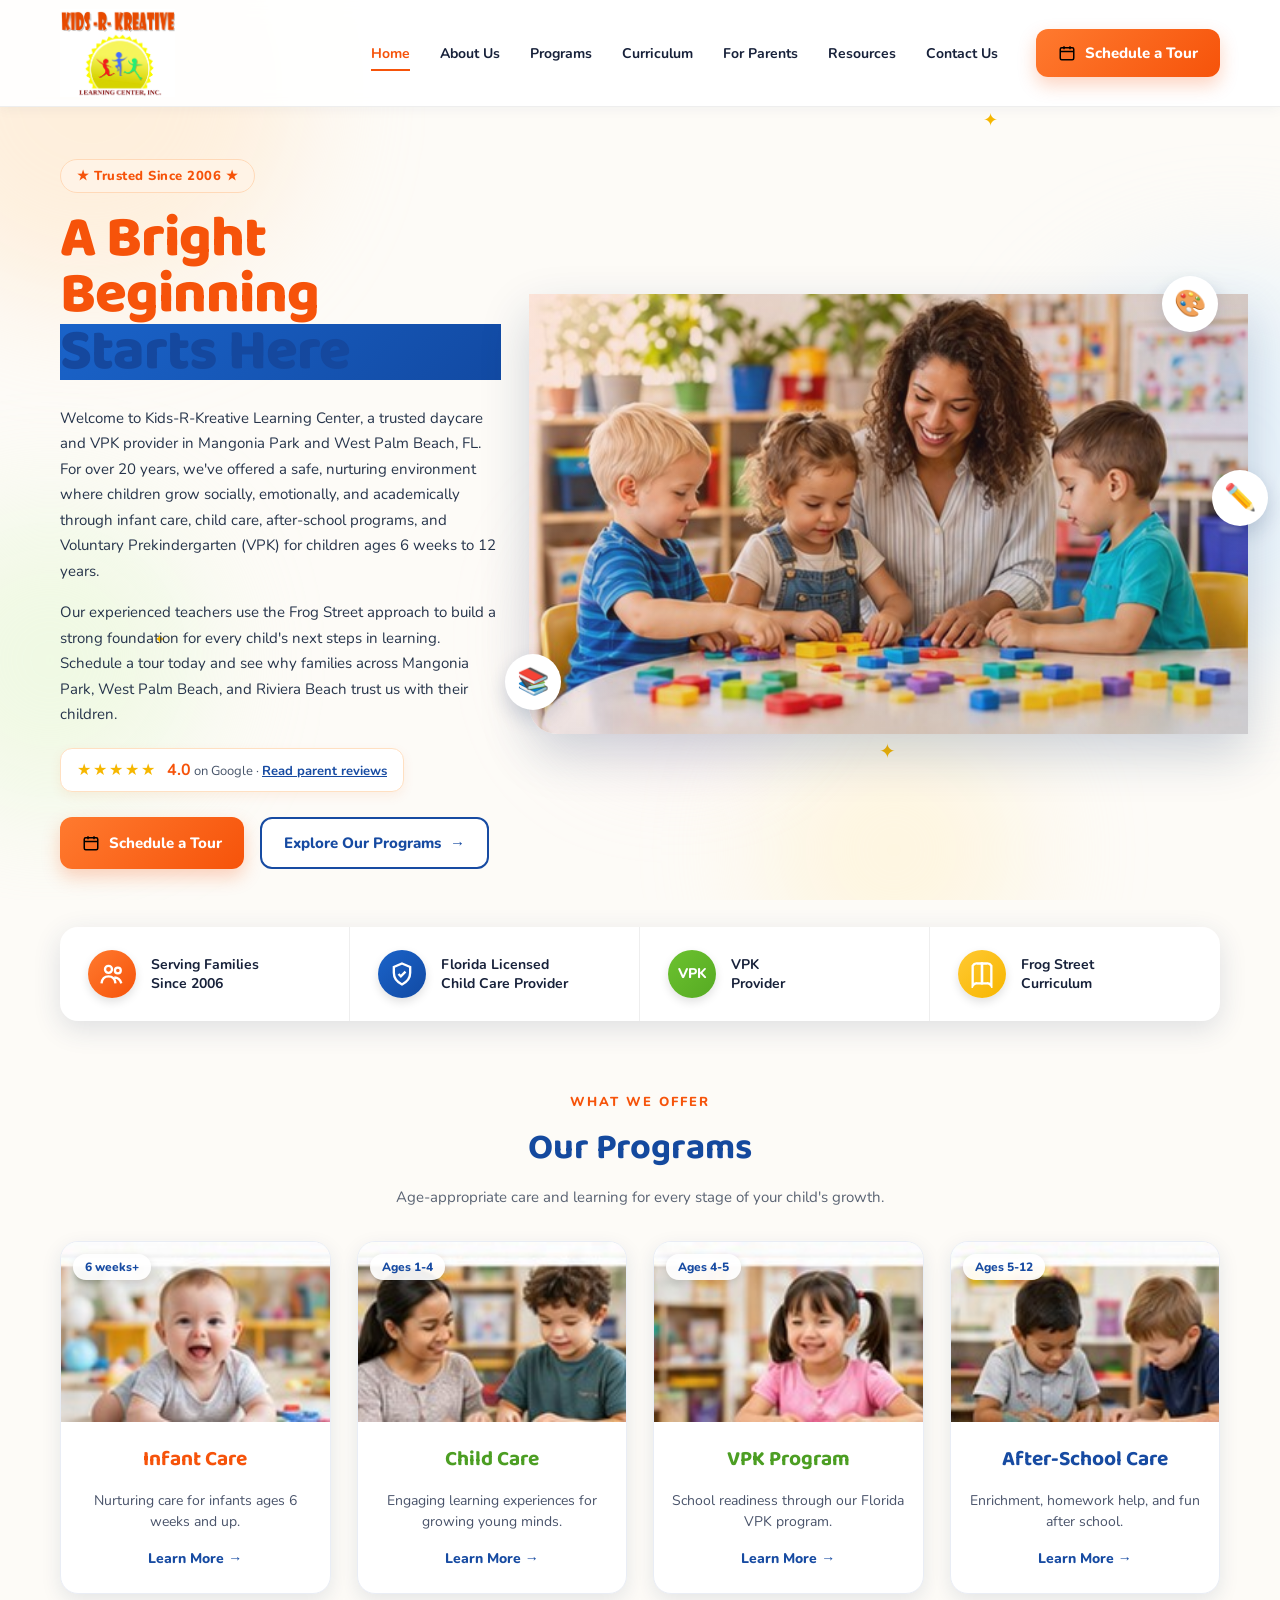
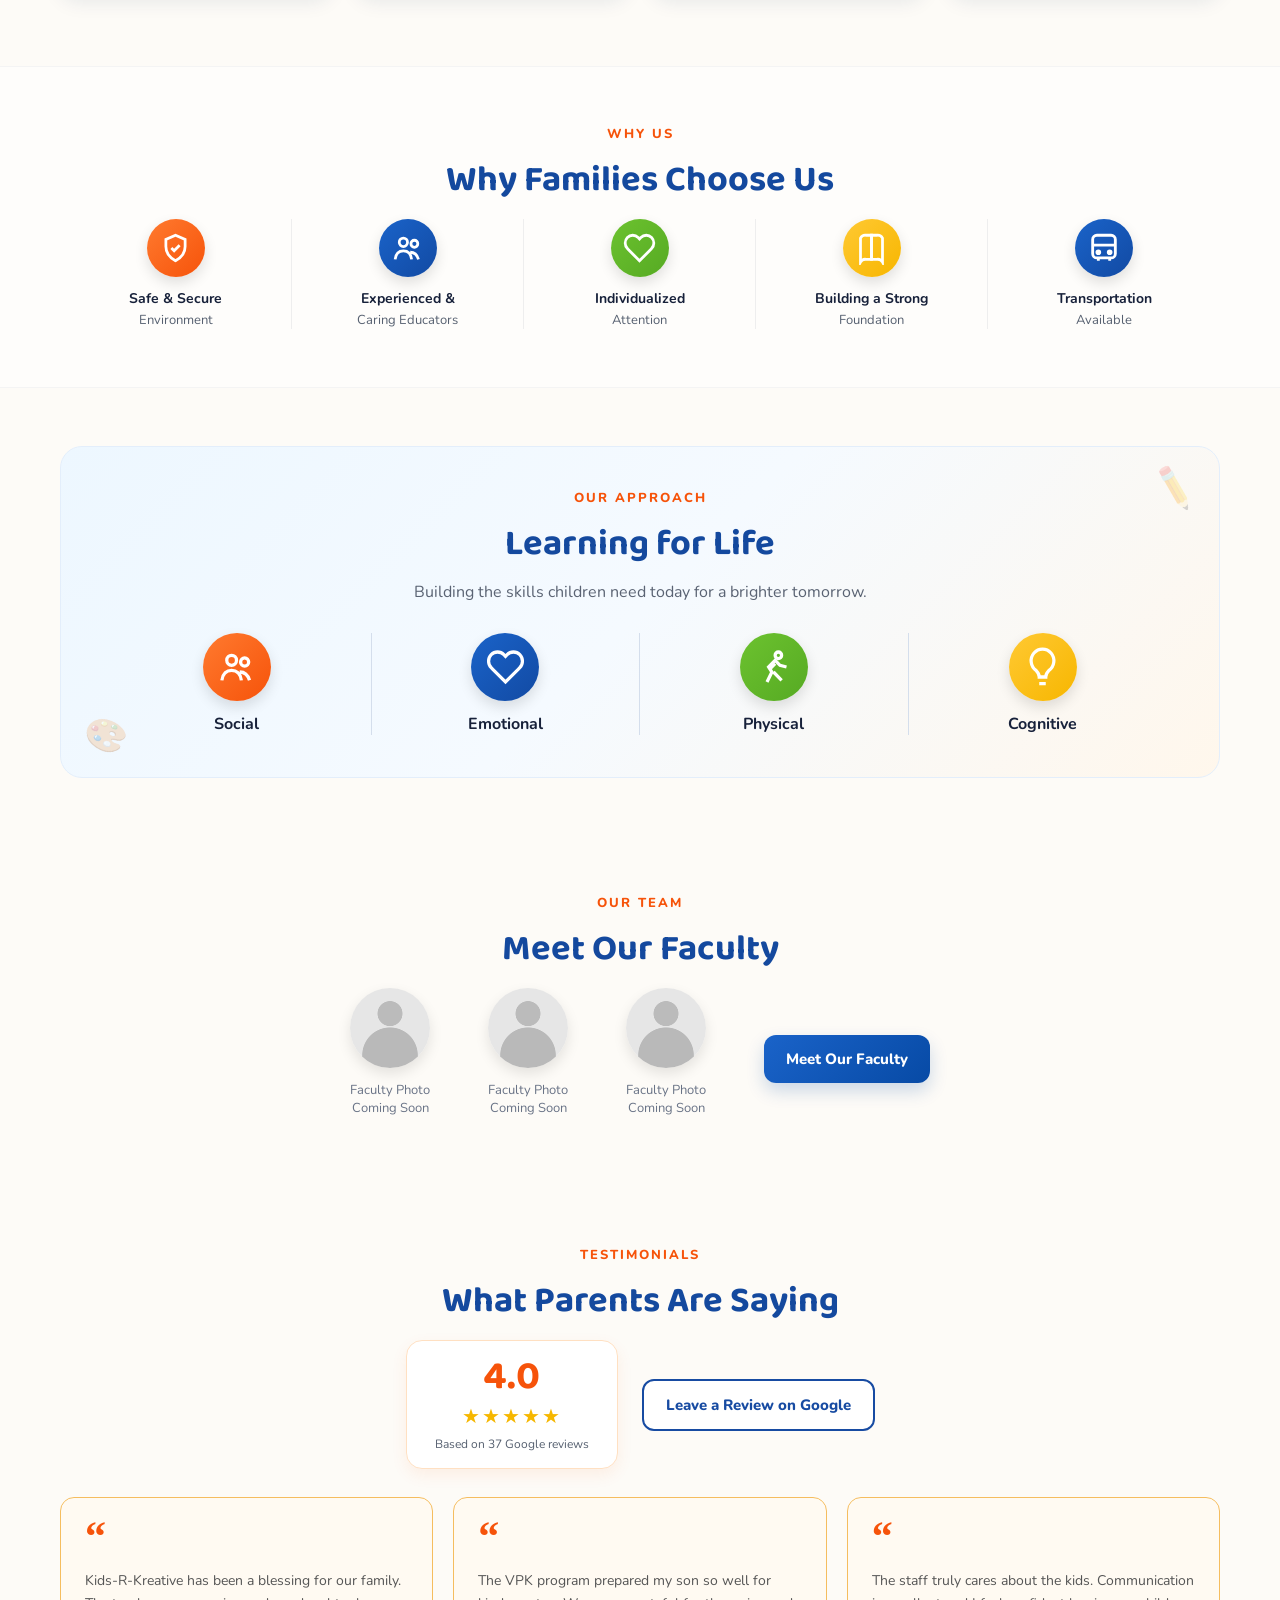
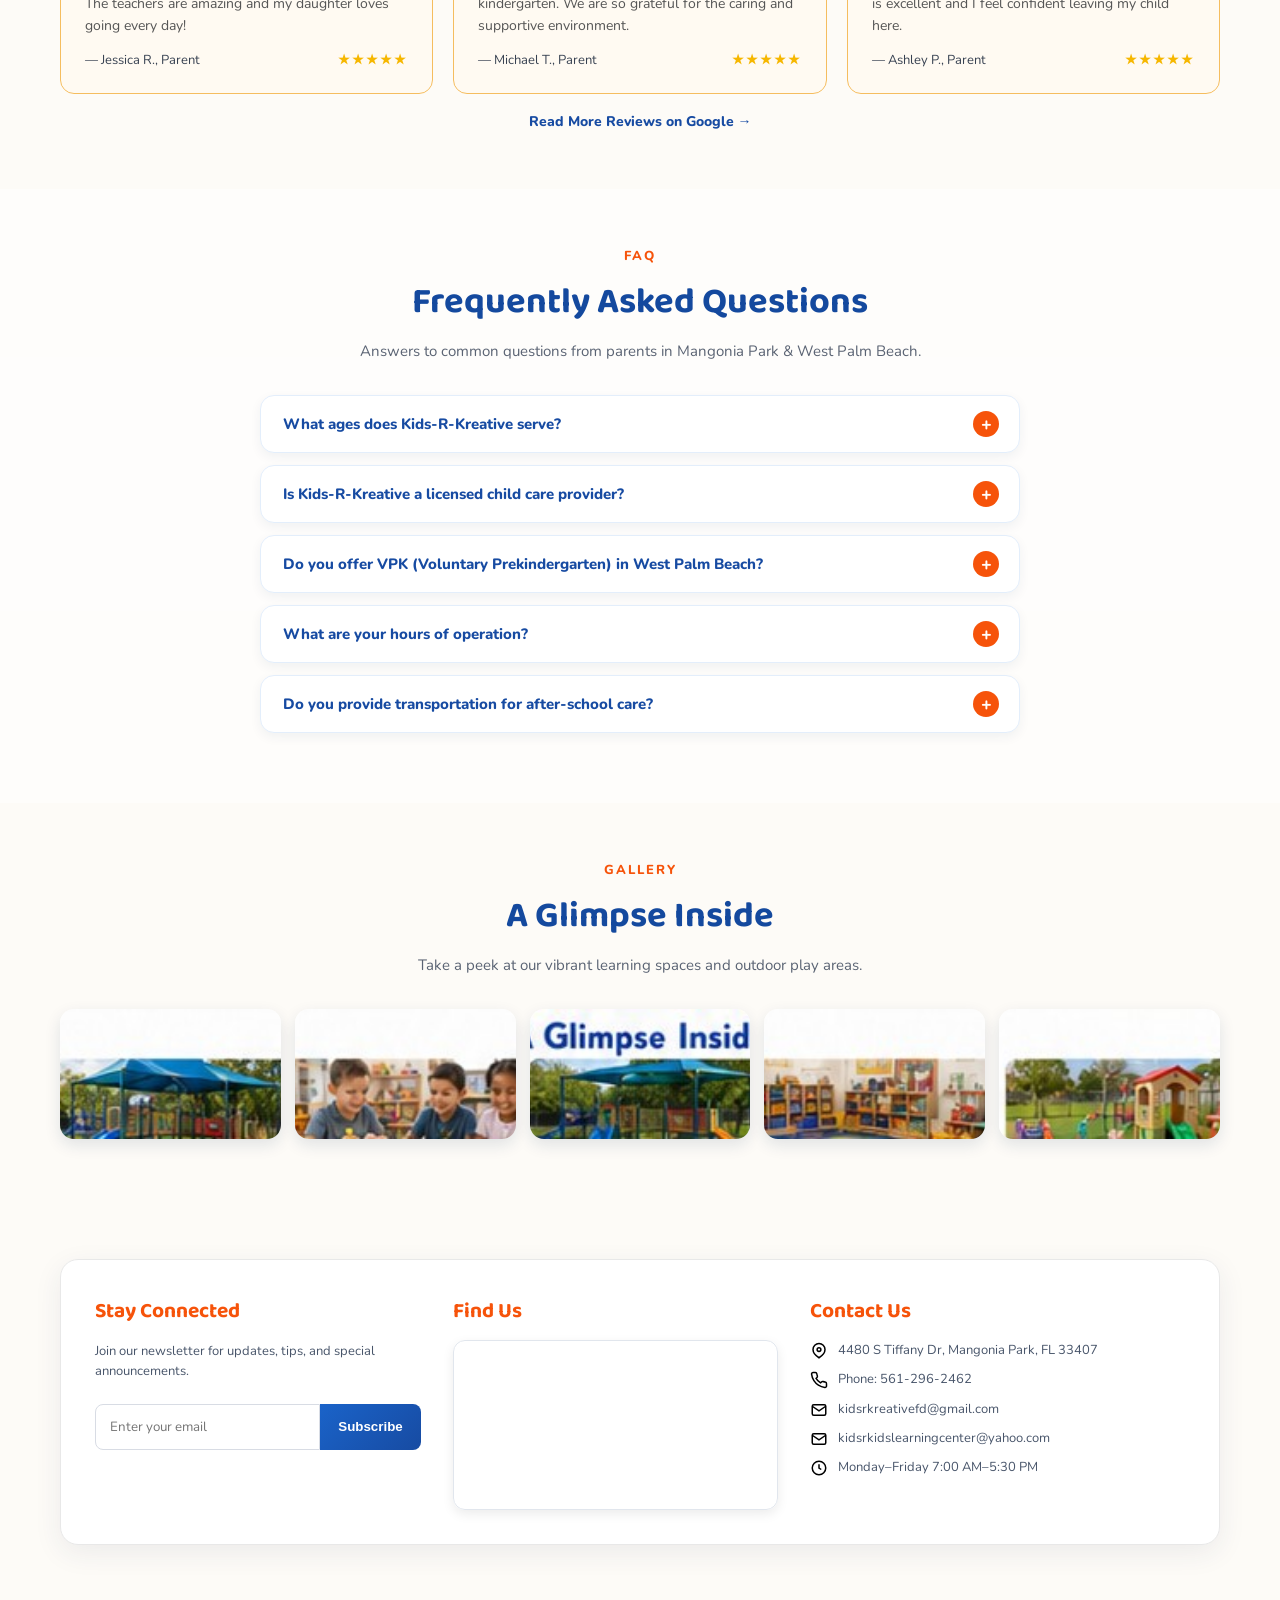
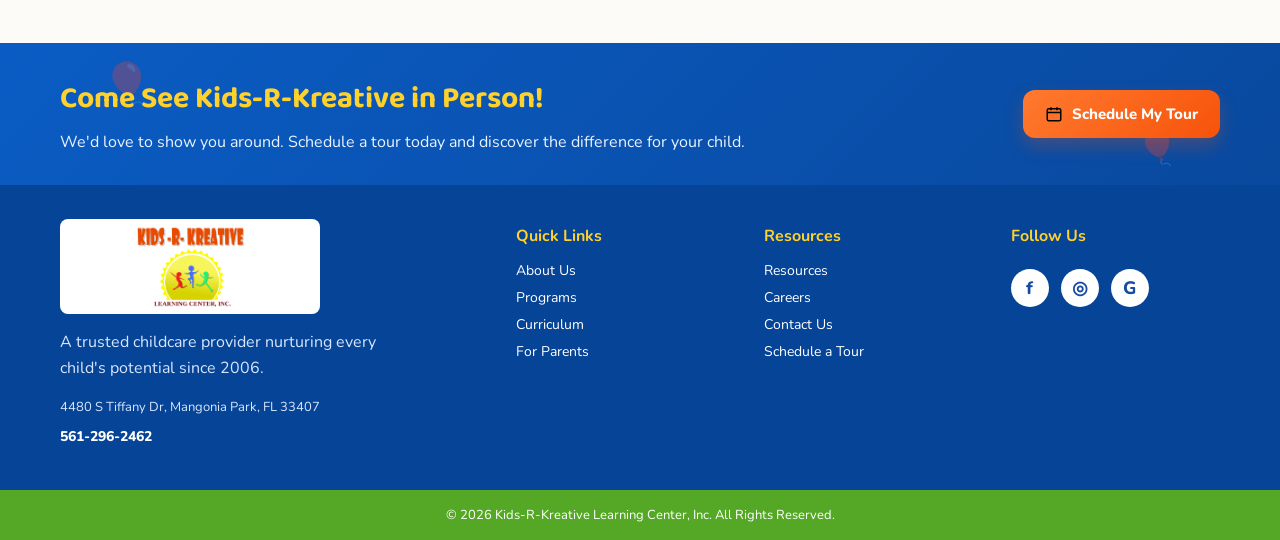
==== commit d7605085: "Add SEO optimization, schema markup, social proof, and FAQ section for local search visibility" ====
--- a/index.html
+++ b/index.html
@@ -3,13 +3,107 @@
 <head>
   <meta charset="utf-8">
   <meta name="viewport" content="width=device-width, initial-scale=1">
-  <title>Kids-R-Kreative Learning Center</title>
-  <meta name="description" content="Trusted childcare, VPK, infant care, child care, and after-school programs in Mangonia Park and West Palm Beach, FL.">
+  <title>Daycare & VPK in Mangonia Park, FL | Kids-R-Kreative Learning Center</title>
+  <meta name="description" content="Kids-R-Kreative Learning Center offers trusted daycare, infant care, child care, VPK, and after-school programs in Mangonia Park & West Palm Beach, FL. Serving families since 2006. Call 561-296-2462.">
+  <meta name="keywords" content="daycare Mangonia Park, VPK West Palm Beach, infant care, child care, after-school program, Kids-R-Kreative, preschool, childcare 33407">
+  <meta property="og:title" content="Daycare & VPK in Mangonia Park, FL | Kids-R-Kreative Learning Center">
+  <meta property="og:description" content="Trusted daycare, infant care, child care, VPK, and after-school programs in Mangonia Park & West Palm Beach, FL. Serving families since 2006.">
+  <meta property="og:type" content="website">
+  <meta property="og:image" content="assets/kids-r-kreative-logo.png">
   <link rel="preconnect" href="https://fonts.googleapis.com">
   <link rel="preconnect" href="https://fonts.gstatic.com" crossorigin>
   <link href="https://fonts.googleapis.com/css2?family=Baloo+2:wght@500;600;700;800&family=Nunito:wght@400;600;700;800&display=swap" rel="stylesheet">
   <link rel="stylesheet" href="style.css">
+  <script type="application/ld+json">
+  {
+    "@context": "https://schema.org",
+    "@type": "ChildCare",
+    "name": "Kids-R-Kreative Learning Center, Inc.",
+    "description": "Trusted daycare, infant care, child care, VPK, and after-school programs in Mangonia Park and West Palm Beach, FL.",
+    "url": "https://kidsrkreative.org",
+    "telephone": "+1-561-296-2462",
+    "email": "kidsrkreativefd@gmail.com",
+    "address": {
+      "@type": "PostalAddress",
+      "streetAddress": "4480 S Tiffany Dr",
+      "addressLocality": "Mangonia Park",
+      "addressRegion": "FL",
+      "postalCode": "33407",
+      "addressCountry": "US"
+    },
+    "geo": {
+      "@type": "GeoCoordinates",
+      "latitude": "26.7601",
+      "longitude": "-80.0730"
+    },
+    "openingHoursSpecification": {
+      "@type": "OpeningHoursSpecification",
+      "dayOfWeek": ["Monday","Tuesday","Wednesday","Thursday","Friday"],
+      "opens": "07:00",
+      "closes": "17:30"
+    },
+    "aggregateRating": {
+      "@type": "AggregateRating",
+      "ratingValue": "4.0",
+      "reviewCount": "37"
+    },
+    "priceRange": "$$",
+    "sameAs": [
+      "https://kidsrkreative.org"
+    ]
+  }
+  </script>
+  <script type="application/ld+json">
+  {
+    "@context": "https://schema.org",
+    "@type": "FAQPage",
+    "mainEntity": [
+      {
+        "@type": "Question",
+        "name": "What ages does Kids-R-Kreative serve?",
+        "acceptedAnswer": {
+          "@type": "Answer",
+          "text": "We care for children ages 6 weeks to 12 years, offering infant care, child care, VPK, and after-school programs in Mangonia Park, FL."
+        }
+      },
+      {
+        "@type": "Question",
+        "name": "Is Kids-R-Kreative a licensed child care provider?",
+        "acceptedAnswer": {
+          "@type": "Answer",
+          "text": "Yes, we are a Florida-licensed child care provider serving families in Mangonia Park, West Palm Beach, and Riviera Beach since 2006."
+        }
+      },
+      {
+        "@type": "Question",
+        "name": "Do you offer VPK (Voluntary Prekindergarten) in West Palm Beach?",
+        "acceptedAnswer": {
+          "@type": "Answer",
+          "text": "Yes! We are a VPK provider offering school-readiness programs for children ages 4-5 using the Frog Street curriculum."
+        }
+      },
+      {
+        "@type": "Question",
+        "name": "What are your hours of operation?",
+        "acceptedAnswer": {
+          "@type": "Answer",
+          "text": "We are open Monday through Friday from 7:00 AM to 5:30 PM at 4480 S Tiffany Dr, Mangonia Park, FL 33407."
+        }
+      },
+      {
+        "@type": "Question",
+        "name": "Do you provide transportation for after-school care?",
+        "acceptedAnswer": {
+          "@type": "Answer",
+          "text": "Yes, transportation is available for our after-school program. Contact us at 561-296-2462 for details."
+        }
+      }
+    ]
+  }
+  </script>
 </head>
+
+
 <body>
   <!-- Decorative floating background shapes -->
   <div class="bg-decor" aria-hidden="true">
@@ -48,13 +142,18 @@
         <div class="hero-copy">
           <span class="hero-badge">★ Trusted Since 2006 ★</span>
           <h1><span>A Bright</span><span>Beginning</span><span class="blue">Starts Here</span></h1>
-          <p>Welcome to Kids-R-Kreative Learning Center, a trusted childcare provider in Mangonia Park and West Palm Beach, FL. For over 20 years, we've offered a safe, nurturing environment where children grow socially, emotionally, and academically through infant care, child care, after-school programs, and Voluntary Prekindergarten (VPK) for children ages 6 weeks to 12 years.</p>
+          <p>Welcome to Kids-R-Kreative Learning Center, a trusted daycare and VPK provider in Mangonia Park and West Palm Beach, FL. For over 20 years, we've offered a safe, nurturing environment where children grow socially, emotionally, and academically through infant care, child care, after-school programs, and Voluntary Prekindergarten (VPK) for children ages 6 weeks to 12 years.</p>
           <p>Our experienced teachers use the Frog Street approach to build a strong foundation for every child's next steps in learning. Schedule a tour today and see why families across Mangonia Park, West Palm Beach, and Riviera Beach trust us with their children.</p>
+          <div class="hero-rating">
+            <span class="rating-stars">★★★★★</span>
+            <span class="rating-text"><strong>4.0</strong> on Google · <a href="#parents">Read parent reviews</a></span>
+          </div>
           <div class="hero-actions">
             <a class="btn btn-orange" href="#tour"><img src="assets/calendar.svg" alt="">Schedule a Tour</a>
             <a class="btn btn-outline" href="#programs">Explore Our Programs <span>→</span></a>
           </div>
         </div>
+
         <div class="hero-media">
           <div class="hero-frame">
             <img src="assets/hero.jpg" alt="Teacher guiding children during a colorful classroom activity">
@@ -146,6 +245,10 @@
       <div class="container">
         <span class="section-tag">Testimonials</span>
         <h2>What Parents Are Saying</h2>
+        <div class="rating-summary">
+          <div class="rating-big"><strong>4.0</strong><span class="rating-stars">★★★★★</span><small>Based on 37 Google reviews</small></div>
+          <a class="btn btn-outline" href="#">Leave a Review on Google</a>
+        </div>
         <div class="testimonial-grid">
           <blockquote><span>“</span><p>Kids-R-Kreative has been a blessing for our family. The teachers are amazing and my daughter loves going every day!</p><footer>— Jessica R., Parent <b>★★★★★</b></footer></blockquote>
           <blockquote><span>“</span><p>The VPK program prepared my son so well for kindergarten. We are so grateful for the caring and supportive environment.</p><footer>— Michael T., Parent <b>★★★★★</b></footer></blockquote>
@@ -154,6 +257,37 @@
         <a class="reviews-link" href="#">Read More Reviews on Google →</a>
       </div>
     </section>
+
+    <section id="faq" class="faq section-space-sm">
+      <div class="container">
+        <span class="section-tag">FAQ</span>
+        <h2>Frequently Asked Questions</h2>
+        <p class="section-sub">Answers to common questions from parents in Mangonia Park & West Palm Beach.</p>
+        <div class="faq-list">
+          <details class="faq-item">
+            <summary>What ages does Kids-R-Kreative serve?</summary>
+            <p>We care for children ages 6 weeks to 12 years, offering infant care, child care, VPK, and after-school programs in Mangonia Park, FL.</p>
+          </details>
+          <details class="faq-item">
+            <summary>Is Kids-R-Kreative a licensed child care provider?</summary>
+            <p>Yes, we are a Florida-licensed child care provider serving families in Mangonia Park, West Palm Beach, and Riviera Beach since 2006.</p>
+          </details>
+          <details class="faq-item">
+            <summary>Do you offer VPK (Voluntary Prekindergarten) in West Palm Beach?</summary>
+            <p>Yes! We are a VPK provider offering school-readiness programs for children ages 4–5 using the Frog Street curriculum.</p>
+          </details>
+          <details class="faq-item">
+            <summary>What are your hours of operation?</summary>
+            <p>We are open Monday through Friday from 7:00 AM to 5:30 PM at 4480 S Tiffany Dr, Mangonia Park, FL 33407.</p>
+          </details>
+          <details class="faq-item">
+            <summary>Do you provide transportation for after-school care?</summary>
+            <p>Yes, transportation is available for our after-school program. Contact us at 561-296-2462 for details.</p>
+          </details>
+        </div>
+      </div>
+    </section>
+
 
     <section class="gallery section-space-sm">
       <div class="container">
@@ -230,6 +364,7 @@
       <div class="footer-brand">
         <img src="assets/kids-r-kreative-logo.png" alt="Kids-R-Kreative Learning Center, Inc.">
         <p>A trusted childcare provider nurturing every child's potential since 2006.</p>
+        <p class="footer-nap">4480 S Tiffany Dr, Mangonia Park, FL 33407<br><a href="tel:+15612962462">561-296-2462</a></p>
       </div>
       <div><h4>Quick Links</h4><a href="#about">About Us</a><a href="#programs">Programs</a><a href="#curriculum">Curriculum</a><a href="#parents">For Parents</a></div>
       <div><h4>Resources</h4><a href="#resources">Resources</a><a href="#">Careers</a><a href="#contact">Contact Us</a><a href="#tour">Schedule a Tour</a></div>
@@ -237,6 +372,7 @@
     </div>
     <div class="copyright">© 2026 Kids-R-Kreative Learning Center, Inc. All Rights Reserved.</div>
   </footer>
+
 
   <script>
   document.querySelector('.nav-toggle').addEventListener('click', function() {
--- a/style.css
+++ b/style.css
@@ -65,7 +65,13 @@
 .hero h1 span{display:block;color:#f6530a}
 .hero h1 .blue{color:#15489e}
 .hero p{font-size:15px;line-height:1.7;margin:0 0 16px;color:#26344b}
+.hero-rating{display:flex;align-items:center;gap:10px;margin-top:20px;background:#fff;border:1px solid #ffe0c2;border-radius:12px;padding:10px 16px;width:fit-content;box-shadow:0 4px 12px rgba(246,83,10,.08)}
+.rating-stars{color:#f6b700;letter-spacing:2px;font-size:16px}
+.rating-text{font-size:13px;color:#48556a}
+.rating-text strong{color:#f6530a;font-size:16px}
+.rating-text a{color:#174ba2;font-weight:700;text-decoration:underline}
 .hero-actions{display:flex;gap:16px;margin-top:25px;flex-wrap:wrap}
+
 .hero-media{position:relative}
 .hero-frame{position:relative;border-radius:0 0 0 28px;overflow:visible}
 .hero-frame::before{content:'';position:absolute;inset:0;border-radius:0 0 0 28px;background:linear-gradient(135deg,rgba(246,83,10,.15),rgba(21,72,158,.15));z-index:1}
@@ -144,7 +150,13 @@
 .faculty-placeholder span{width:80px;height:80px;border-radius:50%;display:block;margin:0 auto 8px;background:radial-gradient(circle at 50% 32%,#bbb 0 18%,transparent 19%),radial-gradient(circle at 50% 84%,#b9b9b9 0 35%,#e6e6e6 36%);box-shadow:0 6px 14px rgba(0,0,0,.1)}
 
 /* ===== Testimonials ===== */
+.rating-summary{display:flex;align-items:center;justify-content:center;gap:24px;margin-bottom:28px;flex-wrap:wrap}
+.rating-big{display:flex;flex-direction:column;align-items:center;background:#fff;border:1px solid #ffe0c2;border-radius:16px;padding:16px 28px;box-shadow:0 6px 16px rgba(246,83,10,.08)}
+.rating-big strong{font-size:40px;color:#f6530a;font-family:'Baloo 2',cursive;line-height:1}
+.rating-big .rating-stars{font-size:20px;margin:6px 0}
+.rating-big small{font-size:12px;color:#566070}
 .testimonial-grid{display:grid;grid-template-columns:repeat(3,1fr);gap:20px}
+
 .testimonial-grid blockquote{margin:0;border:1px solid #f5bd5f;border-radius:14px;padding:24px;background:#fffaf2;min-height:165px;position:relative;transition:transform .25s,box-shadow .25s}
 .testimonial-grid blockquote:hover{transform:translateY(-6px);box-shadow:0 12px 26px rgba(246,83,10,.12)}
 .testimonial-grid blockquote>span{font-size:42px;color:#f6530a;font-weight:800;line-height:.7;font-family:Georgia,serif}
@@ -154,8 +166,22 @@
 .reviews-link{display:block;text-align:center;margin-top:18px;color:#174ba2;font-weight:800;font-size:14px;transition:color .2s}
 .reviews-link:hover{color:#f6530a}
 
+/* ===== FAQ ===== */
+.faq{background:rgba(255,255,255,.6)}
+.faq h2{font-family:'Baloo 2',cursive;font-size:36px;text-align:center;color:#14499e;margin:0 0 10px}
+.faq-list{max-width:760px;margin:0 auto}
+.faq-item{background:#fff;border:1px solid #e3eefb;border-radius:14px;margin-bottom:12px;overflow:hidden;box-shadow:0 4px 12px rgba(20,52,93,.06);transition:box-shadow .25s}
+.faq-item:hover{box-shadow:0 8px 20px rgba(20,52,93,.12)}
+.faq-item summary{cursor:pointer;padding:18px 22px;font-weight:800;font-size:15px;color:#174ba2;list-style:none;position:relative;padding-right:44px;transition:color .2s}
+.faq-item summary::-webkit-details-marker{display:none}
+.faq-item summary::after{content:'+';position:absolute;right:20px;top:50%;transform:translateY(-50%);width:26px;height:26px;border-radius:50%;background:#f6530a;color:#fff;display:grid;place-items:center;font-size:18px;font-weight:800;transition:transform .25s}
+.faq-item[open] summary{color:#f6530a}
+.faq-item[open] summary::after{transform:translateY(-50%) rotate(45deg)}
+.faq-item p{padding:0 22px 18px;margin:0;font-size:14px;line-height:1.6;color:#48556a}
+
 /* ===== Gallery ===== */
 .gallery-grid{display:grid;grid-template-columns:repeat(5,1fr);gap:14px}
+
 .gallery-item{position:relative;margin:0;border-radius:14px;overflow:hidden;cursor:pointer;box-shadow:0 6px 16px rgba(20,52,93,.12)}
 .gallery-item img{width:100%;height:130px;object-fit:cover;transition:transform .4s}
 .gallery-item:hover img{transform:scale(1.12)}
@@ -191,6 +217,9 @@
 .footer-grid{display:grid;grid-template-columns:2fr 1fr 1fr 1fr;gap:38px}
 .footer-brand img{width:260px;height:95px;object-fit:contain;background:#fff;border-radius:8px;padding:6px}
 .footer-brand p{max-width:340px;line-height:1.6;color:#d8e6ff}
+.footer-nap{font-size:13px;color:#d8e6ff;margin-top:14px}
+.footer-nap a{color:#ffd12d;font-weight:800;display:inline}
+
 .site-footer h4{margin:6px 0 14px;color:#ffd12d}
 .site-footer a{display:block;color:#fff;margin:8px 0;font-size:14px;transition:color .2s}
 .site-footer a:hover{color:#ffd12d}
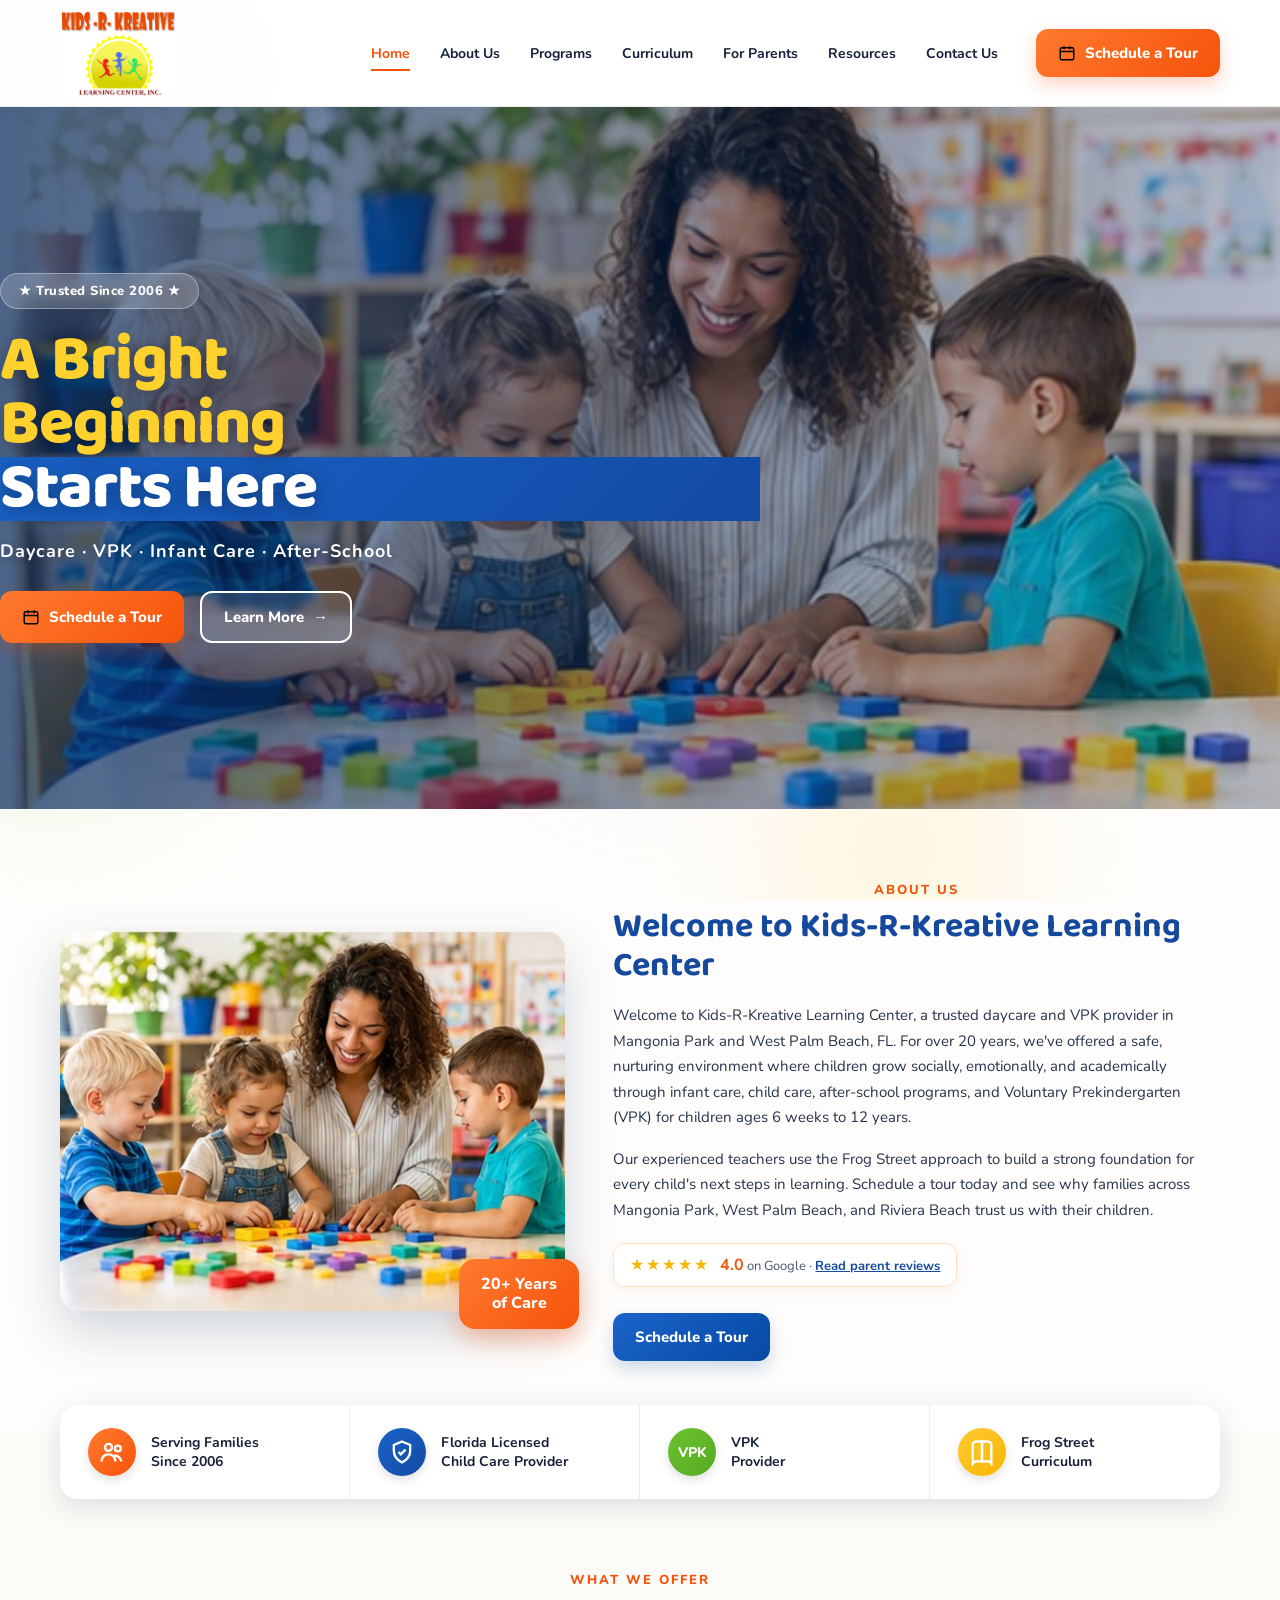
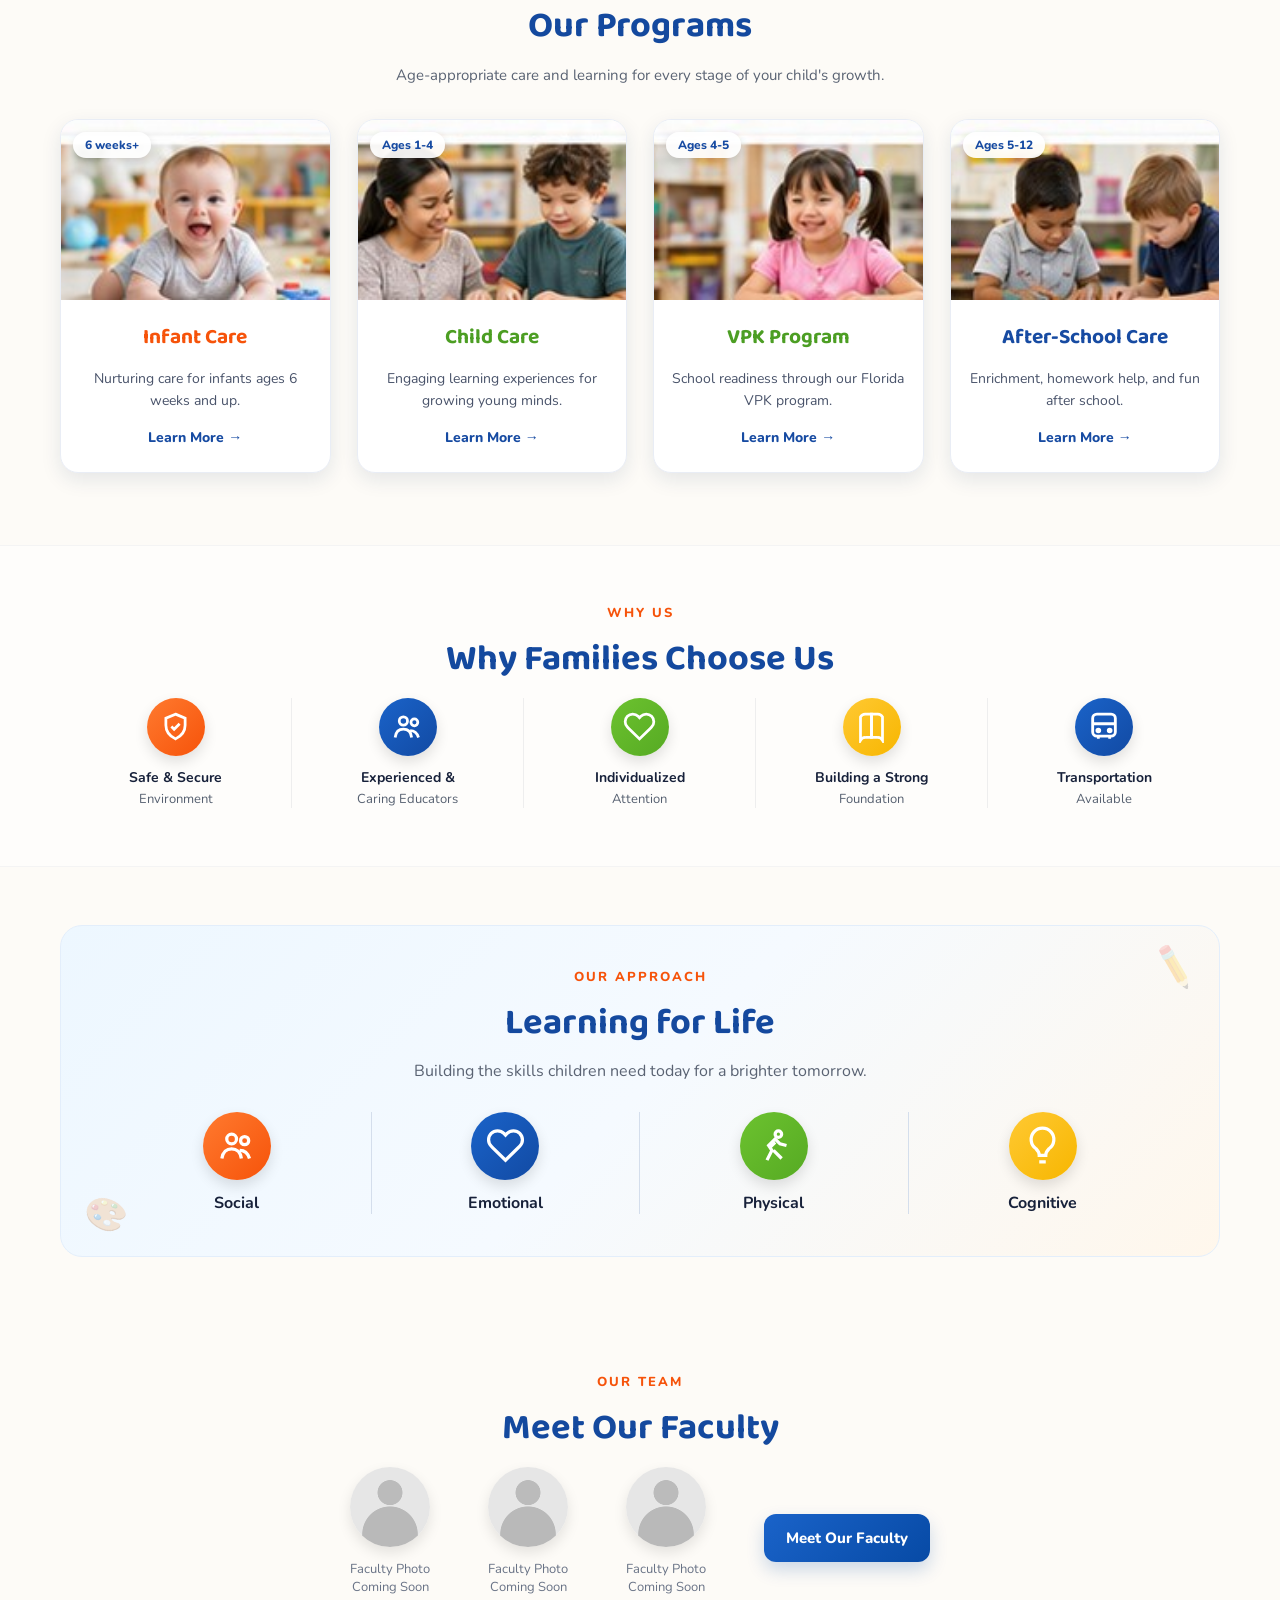
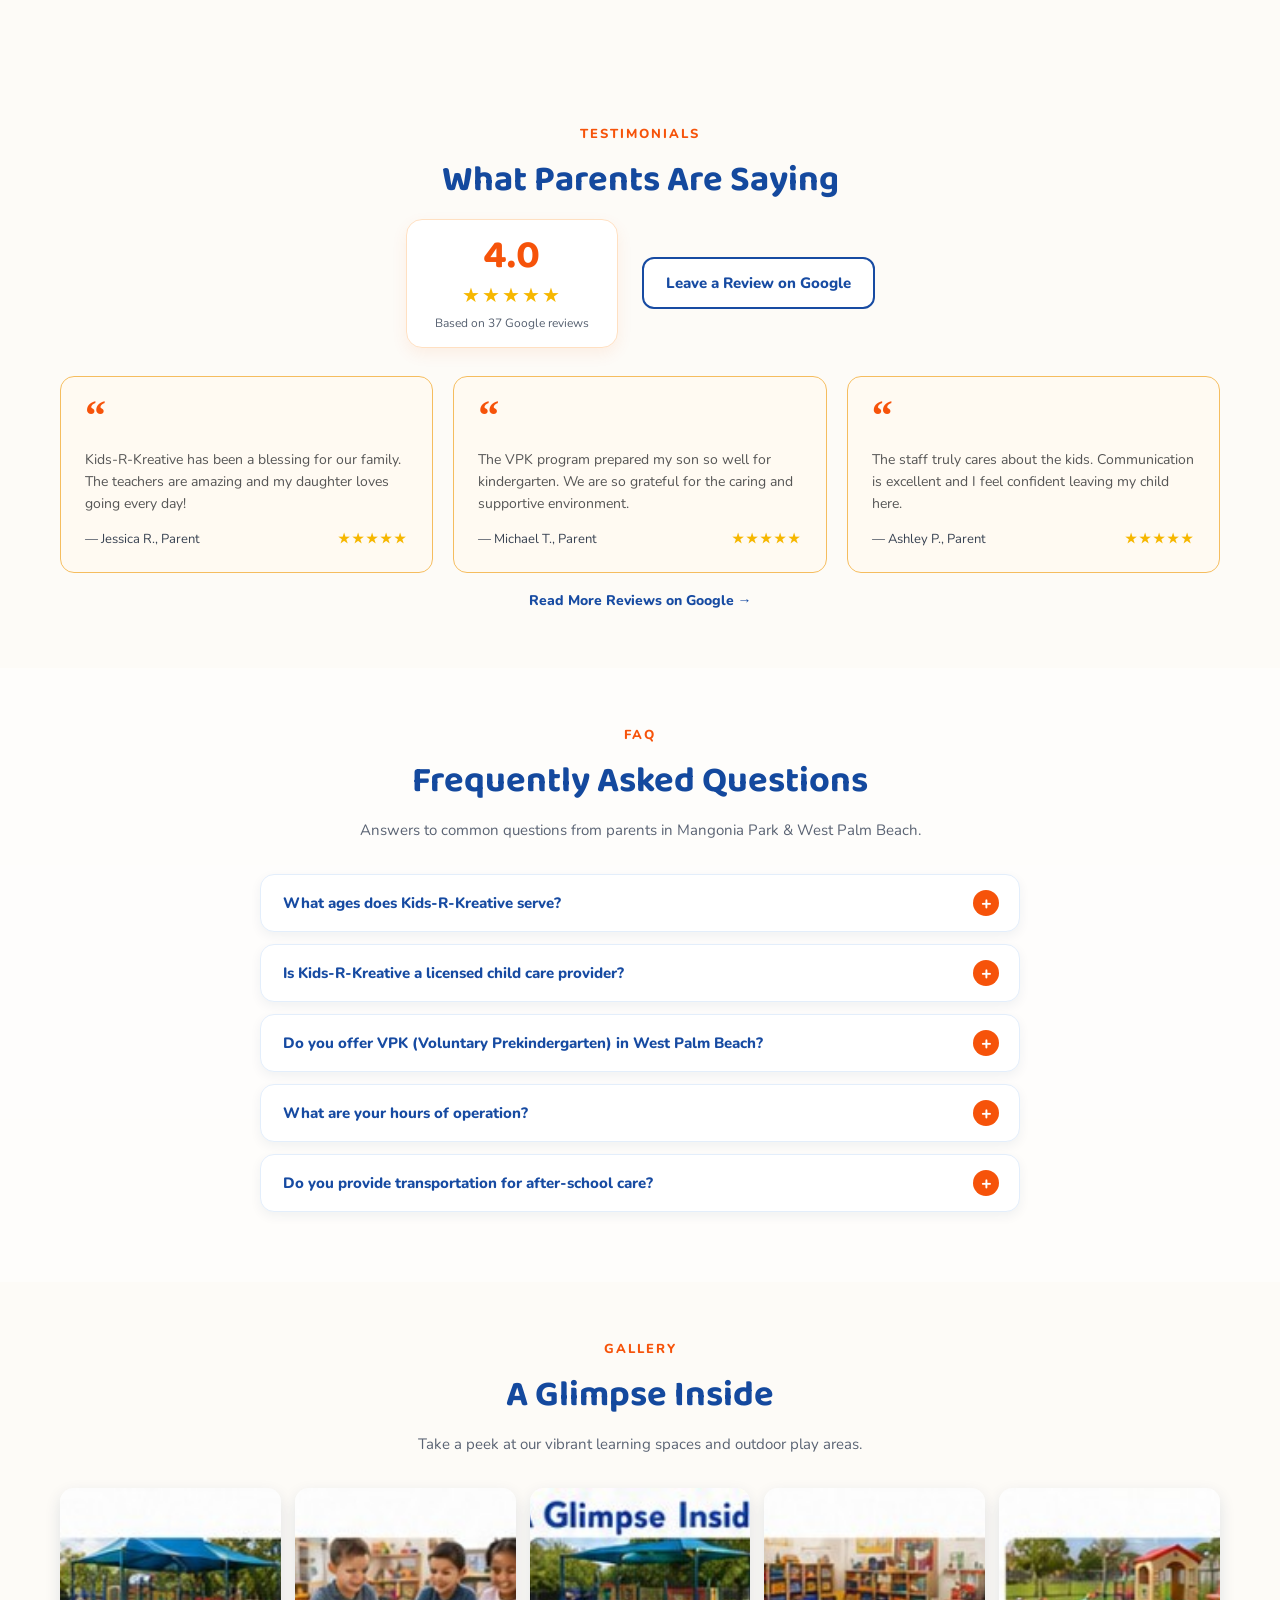
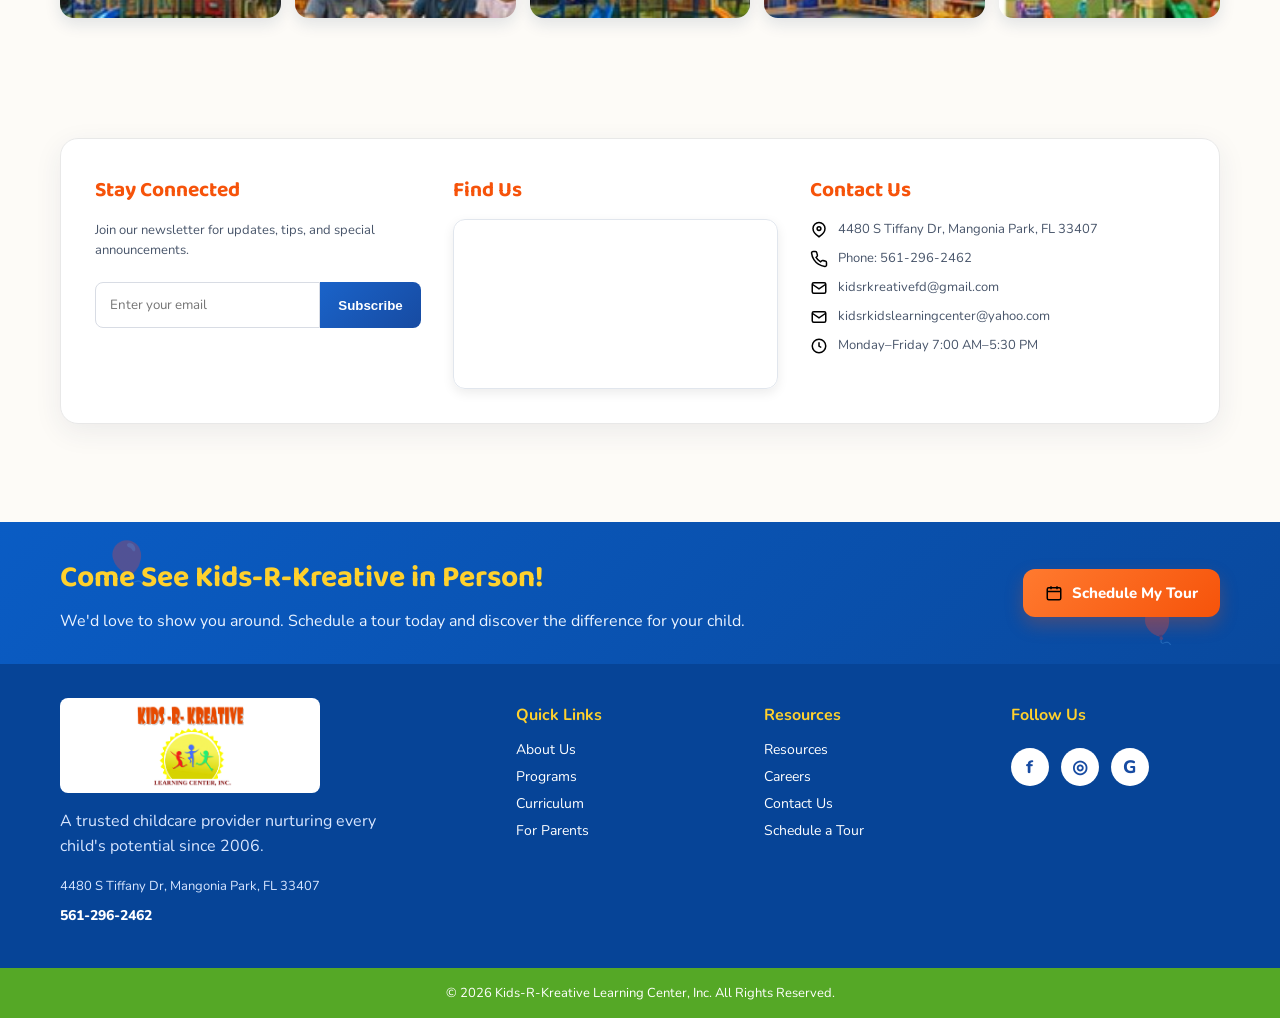
==== commit 23c25342: "Restructure hero to full-width video banner with minimal text and add About section" ====
--- a/index.html
+++ b/index.html
@@ -137,33 +137,43 @@
   </header>
 
   <main>
-    <section class="hero section-space">
-      <div class="container hero-grid">
-        <div class="hero-copy">
-          <span class="hero-badge">★ Trusted Since 2006 ★</span>
-          <h1><span>A Bright</span><span>Beginning</span><span class="blue">Starts Here</span></h1>
+    <section class="hero">
+      <video class="hero-video" autoplay muted loop playsinline poster="assets/hero.jpg">
+        <source src="assets/banner-video.mp4" type="video/mp4">
+        Your browser does not support the video tag.
+      </video>
+      <div class="hero-overlay"></div>
+      <div class="container hero-content">
+        <span class="hero-badge">★ Trusted Since 2006 ★</span>
+        <h1><span>A Bright</span><span>Beginning</span><span class="blue">Starts Here</span></h1>
+        <p class="hero-tagline">Daycare · VPK · Infant Care · After-School</p>
+        <div class="hero-actions">
+          <a class="btn btn-orange" href="#tour"><img src="assets/calendar.svg" alt="">Schedule a Tour</a>
+          <a class="btn btn-outline" href="#about">Learn More <span>→</span></a>
+        </div>
+      </div>
+    </section>
+
+    <section id="about" class="about section-space">
+      <div class="container about-grid">
+        <div class="about-media">
+          <img src="assets/hero.jpg" alt="Teacher guiding children during a colorful classroom activity">
+          <span class="about-badge">20+ Years<br>of Care</span>
+        </div>
+        <div class="about-copy">
+          <span class="section-tag">About Us</span>
+          <h2>Welcome to Kids-R-Kreative Learning Center</h2>
           <p>Welcome to Kids-R-Kreative Learning Center, a trusted daycare and VPK provider in Mangonia Park and West Palm Beach, FL. For over 20 years, we've offered a safe, nurturing environment where children grow socially, emotionally, and academically through infant care, child care, after-school programs, and Voluntary Prekindergarten (VPK) for children ages 6 weeks to 12 years.</p>
           <p>Our experienced teachers use the Frog Street approach to build a strong foundation for every child's next steps in learning. Schedule a tour today and see why families across Mangonia Park, West Palm Beach, and Riviera Beach trust us with their children.</p>
           <div class="hero-rating">
             <span class="rating-stars">★★★★★</span>
             <span class="rating-text"><strong>4.0</strong> on Google · <a href="#parents">Read parent reviews</a></span>
           </div>
-          <div class="hero-actions">
-            <a class="btn btn-orange" href="#tour"><img src="assets/calendar.svg" alt="">Schedule a Tour</a>
-            <a class="btn btn-outline" href="#programs">Explore Our Programs <span>→</span></a>
-          </div>
-        </div>
-
-        <div class="hero-media">
-          <div class="hero-frame">
-            <img src="assets/hero.jpg" alt="Teacher guiding children during a colorful classroom activity">
-            <span class="hero-sticker sticker-1">🎨</span>
-            <span class="hero-sticker sticker-2">📚</span>
-            <span class="hero-sticker sticker-3">✏️</span>
-          </div>
-        </div>
-      </div>
-    </section>
+          <a class="btn btn-blue" href="#tour">Schedule a Tour</a>
+        </div>
+      </div>
+    </section>
+
 
     <section class="trust-strip">
       <div class="container trust-grid">
--- a/style.css
+++ b/style.css
@@ -56,31 +56,36 @@
 .btn-outline{border:2px solid #174ba2;color:#174ba2;background:#fff}
 .btn-outline:hover{background:#174ba2;color:#fff;transform:translateY(-3px)}
 
-/* ===== Hero ===== */
-.hero{padding-top:38px;position:relative}
-.hero-grid{display:grid;grid-template-columns:38% 62%;align-items:center;gap:28px}
-.hero-copy{padding:14px 0}
-.hero-badge{display:inline-block;background:#fff3e6;color:#f6530a;font-weight:800;font-size:13px;padding:7px 16px;border-radius:30px;margin-bottom:18px;border:1px solid #ffd9b8;letter-spacing:.5px}
-.hero h1{font-family:'Baloo 2',cursive;font-size:58px;line-height:.97;margin:0 0 26px;font-weight:800;letter-spacing:-1px}
-.hero h1 span{display:block;color:#f6530a}
-.hero h1 .blue{color:#15489e}
-.hero p{font-size:15px;line-height:1.7;margin:0 0 16px;color:#26344b}
-.hero-rating{display:flex;align-items:center;gap:10px;margin-top:20px;background:#fff;border:1px solid #ffe0c2;border-radius:12px;padding:10px 16px;width:fit-content;box-shadow:0 4px 12px rgba(246,83,10,.08)}
+/* ===== Hero (Full-width video banner) ===== */
+.hero{position:relative;height:78vh;min-height:520px;display:flex;align-items:center;justify-content:center;overflow:hidden}
+.hero-video{position:absolute;inset:0;width:100%;height:100%;object-fit:cover;z-index:0}
+.hero-overlay{position:absolute;inset:0;background:linear-gradient(90deg,rgba(7,40,90,.72) 0%,rgba(7,40,90,.45) 50%,rgba(7,40,90,.25) 100%);z-index:1}
+.hero-content{position:relative;z-index:2;text-align:left;max-width:760px;margin-left:0}
+.hero-badge{display:inline-block;background:rgba(255,255,255,.18);backdrop-filter:blur(6px);color:#fff;font-weight:800;font-size:13px;padding:8px 18px;border-radius:30px;margin-bottom:20px;border:1px solid rgba(255,255,255,.35);letter-spacing:.5px}
+.hero h1{font-family:'Baloo 2',cursive;font-size:64px;line-height:1;margin:0 0 18px;font-weight:800;letter-spacing:-1px;color:#fff;text-shadow:0 4px 20px rgba(0,0,0,.35)}
+.hero h1 span{display:block;color:#ffd12d}
+.hero h1 .blue{color:#fff}
+.hero-tagline{font-size:18px;font-weight:700;color:#fff;margin:0 0 28px;letter-spacing:1px;text-shadow:0 2px 10px rgba(0,0,0,.3)}
+.hero-actions{display:flex;gap:16px;flex-wrap:wrap}
+.hero-actions .btn-outline{border-color:#fff;color:#fff;background:rgba(255,255,255,.12);backdrop-filter:blur(4px)}
+.hero-actions .btn-outline:hover{background:#fff;color:#174ba2}
+
+/* ===== About ===== */
+.about{background:rgba(255,255,255,.6)}
+.about-grid{display:grid;grid-template-columns:1fr 1.2fr;gap:48px;align-items:center}
+.about-media{position:relative}
+.about-media img{width:100%;height:380px;object-fit:cover;border-radius:20px;box-shadow:0 20px 50px rgba(20,52,93,.2)}
+.about-badge{position:absolute;bottom:-18px;right:-14px;background:linear-gradient(135deg,#ff7a2f,#f6530a);color:#fff;font-weight:800;font-size:16px;text-align:center;padding:16px 22px;border-radius:16px;box-shadow:0 10px 24px rgba(246,83,10,.35);line-height:1.2}
+.about-copy h2{font-family:'Baloo 2',cursive;font-size:34px;color:#14499e;margin:0 0 18px;line-height:1.15}
+.about-copy p{font-size:15px;line-height:1.7;color:#26344b;margin:0 0 16px}
+.about-copy .hero-rating{margin:20px 0}
+.about-copy .btn{margin-top:6px}
+.hero-rating{display:flex;align-items:center;gap:10px;background:#fff;border:1px solid #ffe0c2;border-radius:12px;padding:10px 16px;width:fit-content;box-shadow:0 4px 12px rgba(246,83,10,.08)}
 .rating-stars{color:#f6b700;letter-spacing:2px;font-size:16px}
 .rating-text{font-size:13px;color:#48556a}
 .rating-text strong{color:#f6530a;font-size:16px}
 .rating-text a{color:#174ba2;font-weight:700;text-decoration:underline}
-.hero-actions{display:flex;gap:16px;margin-top:25px;flex-wrap:wrap}
-
-.hero-media{position:relative}
-.hero-frame{position:relative;border-radius:0 0 0 28px;overflow:visible}
-.hero-frame::before{content:'';position:absolute;inset:0;border-radius:0 0 0 28px;background:linear-gradient(135deg,rgba(246,83,10,.15),rgba(21,72,158,.15));z-index:1}
-.hero-frame img{width:100%;height:440px;object-fit:cover;border-radius:0 0 0 28px;box-shadow:0 20px 50px rgba(20,52,93,.2)}
-.hero-sticker{position:absolute;width:56px;height:56px;background:#fff;border-radius:50%;display:grid;place-items:center;font-size:26px;box-shadow:0 8px 20px rgba(20,52,93,.18);z-index:2;animation:bounce 3s ease-in-out infinite}
-.sticker-1{top:-18px;right:30px;animation-delay:0s}
-.sticker-2{bottom:24px;left:-24px;animation-delay:.8s}
-.sticker-3{top:40%;right:-20px;animation-delay:1.6s}
-@keyframes bounce{0%,100%{transform:translateY(0) rotate(-6deg)}50%{transform:translateY(-12px) rotate(6deg)}}
+
 
 /* ===== Trust Strip ===== */
 .trust-strip{margin-top:-28px;position:relative;z-index:4}
@@ -239,11 +244,10 @@
   .main-nav a{padding:12px 6px;border-bottom:1px solid #eee}
   .main-nav a::after{display:none}
   .nav-cta{display:none}
-  .hero-grid{grid-template-columns:1fr}
-  .hero-media{order:-1}
-  .hero-frame img{height:320px;border-radius:18px}
-  .hero-frame::before{border-radius:18px}
+  .hero{height:auto;min-height:440px;padding:80px 0}
   .hero h1{font-size:48px}
+  .about-grid{grid-template-columns:1fr;gap:36px}
+  .about-media img{height:300px}
   .trust-grid{grid-template-columns:repeat(2,1fr)}
   .program-grid{grid-template-columns:repeat(2,1fr)}
   .benefit-grid{grid-template-columns:repeat(2,1fr);gap:25px}
@@ -256,8 +260,11 @@
 @media (max-width:620px){
   .section-space{padding:48px 0}
   .section-space-sm{padding:42px 0}
-  .hero h1{font-size:42px}
-  .hero p{font-size:14px}
+  .hero{min-height:380px;padding:60px 0}
+  .hero h1{font-size:38px}
+  .hero-tagline{font-size:15px}
+  .about-copy h2{font-size:28px}
+  .about-badge{font-size:13px;padding:12px 16px}
   .trust-grid,.program-grid,.learning-grid,.footer-grid{grid-template-columns:1fr}
   .trust-item{border-right:0;border-bottom:1px solid #eee}
   .learning-grid>div{border-right:0;border-bottom:1px solid #d4deec;padding:18px}
@@ -266,3 +273,4 @@
   .contact-grid{padding:24px}
   .footer-brand img{width:220px}
 }
+
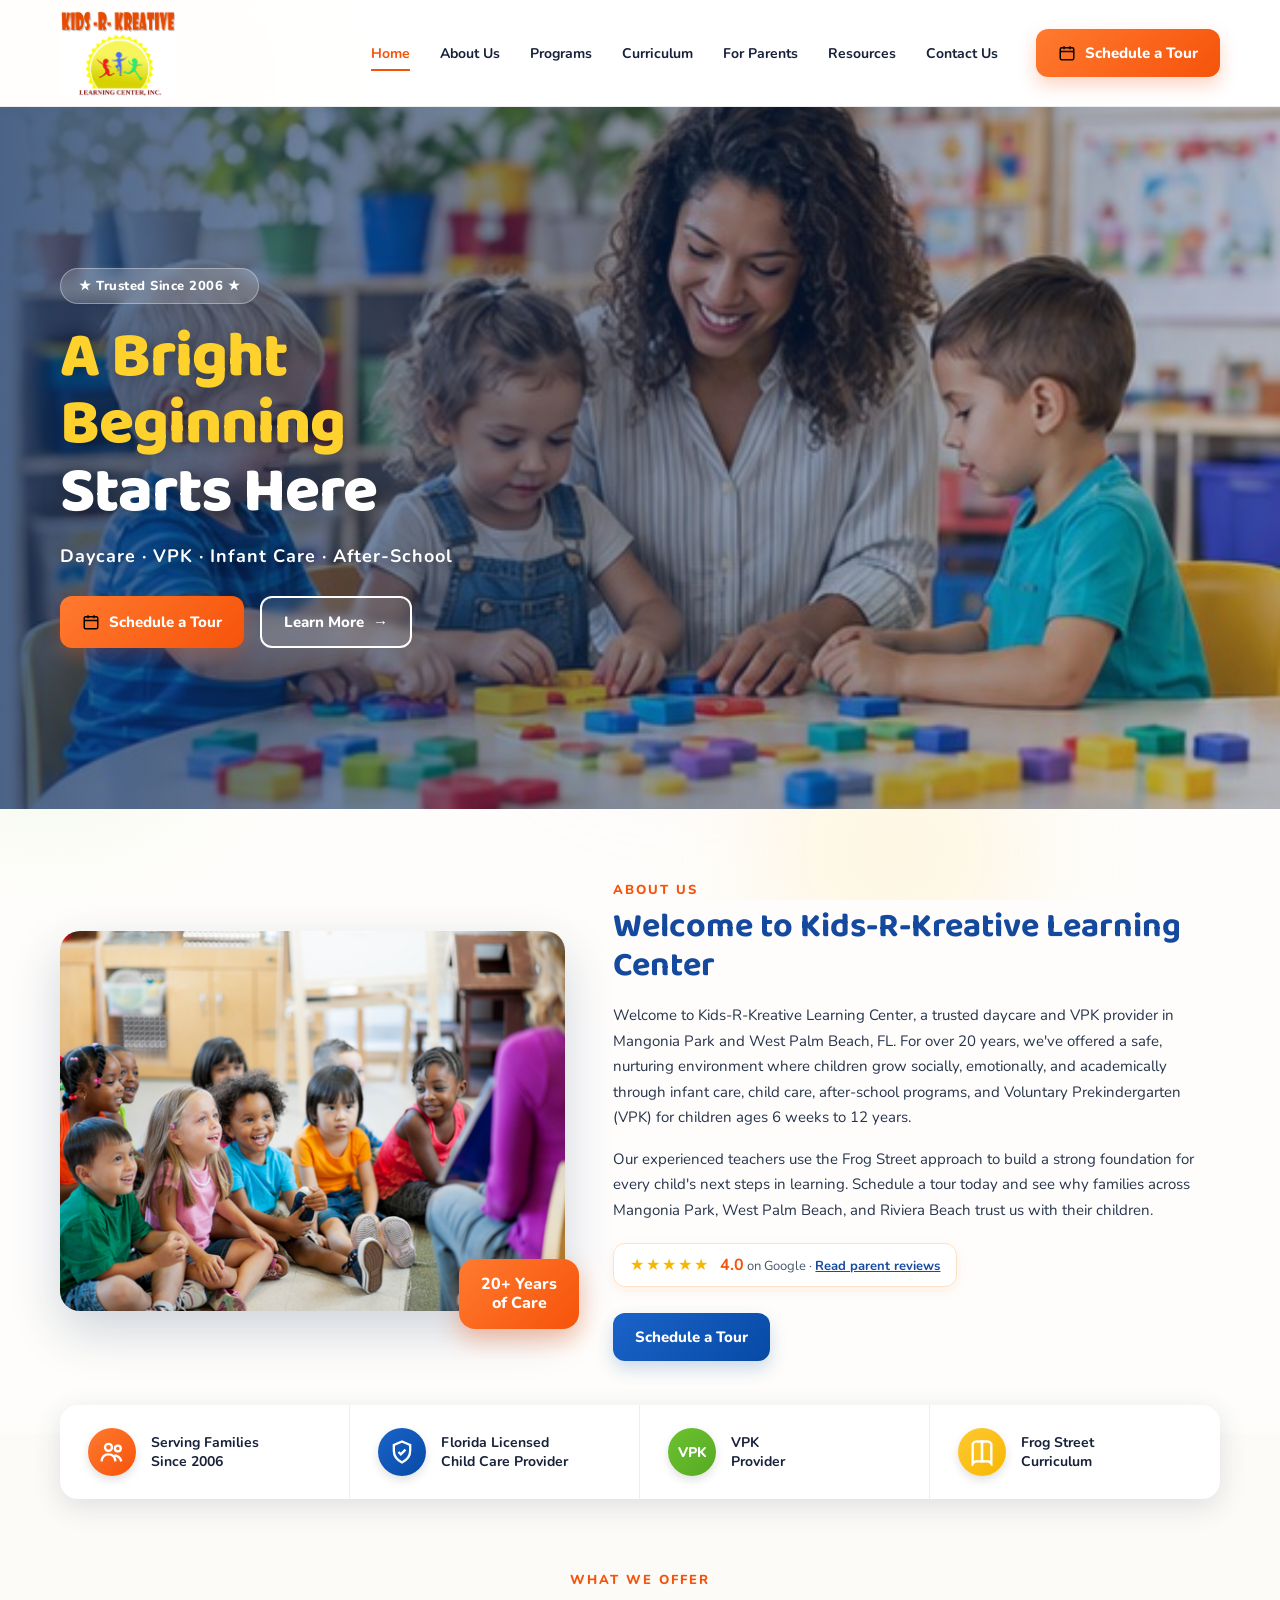
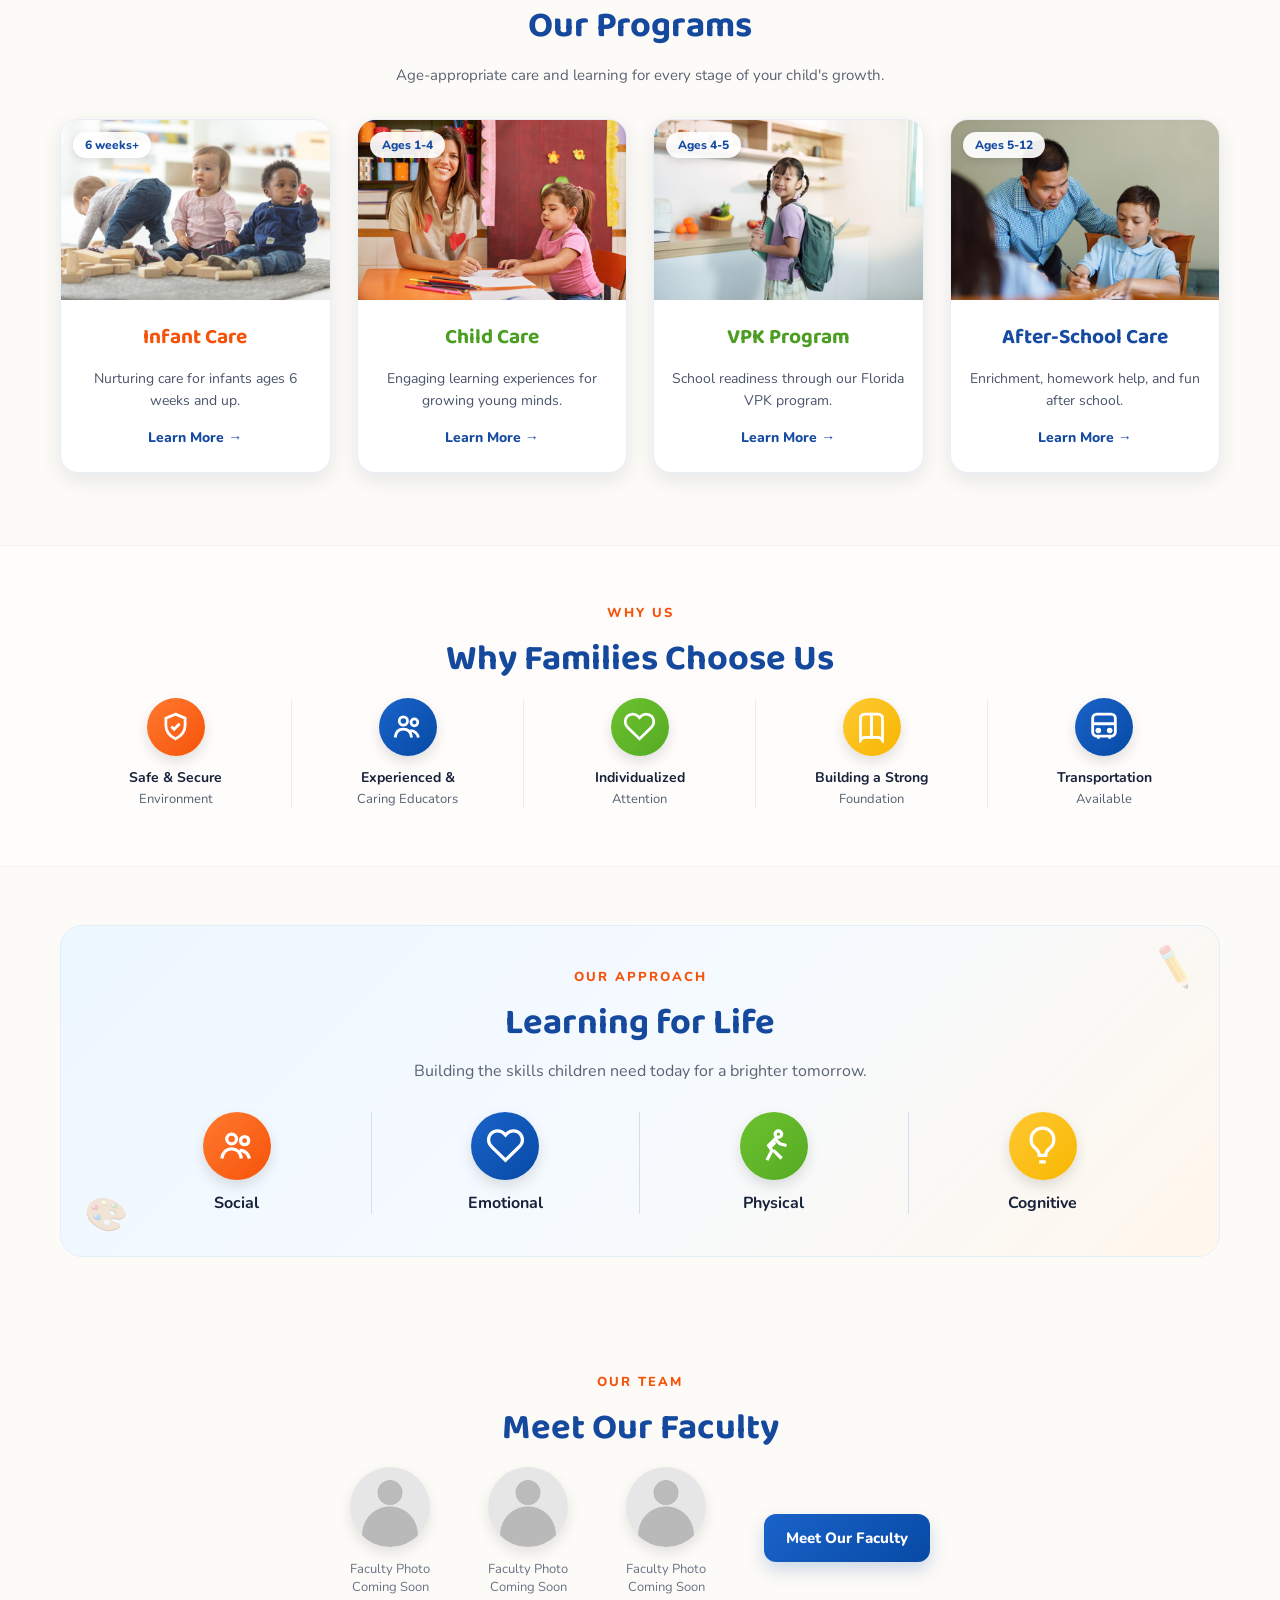
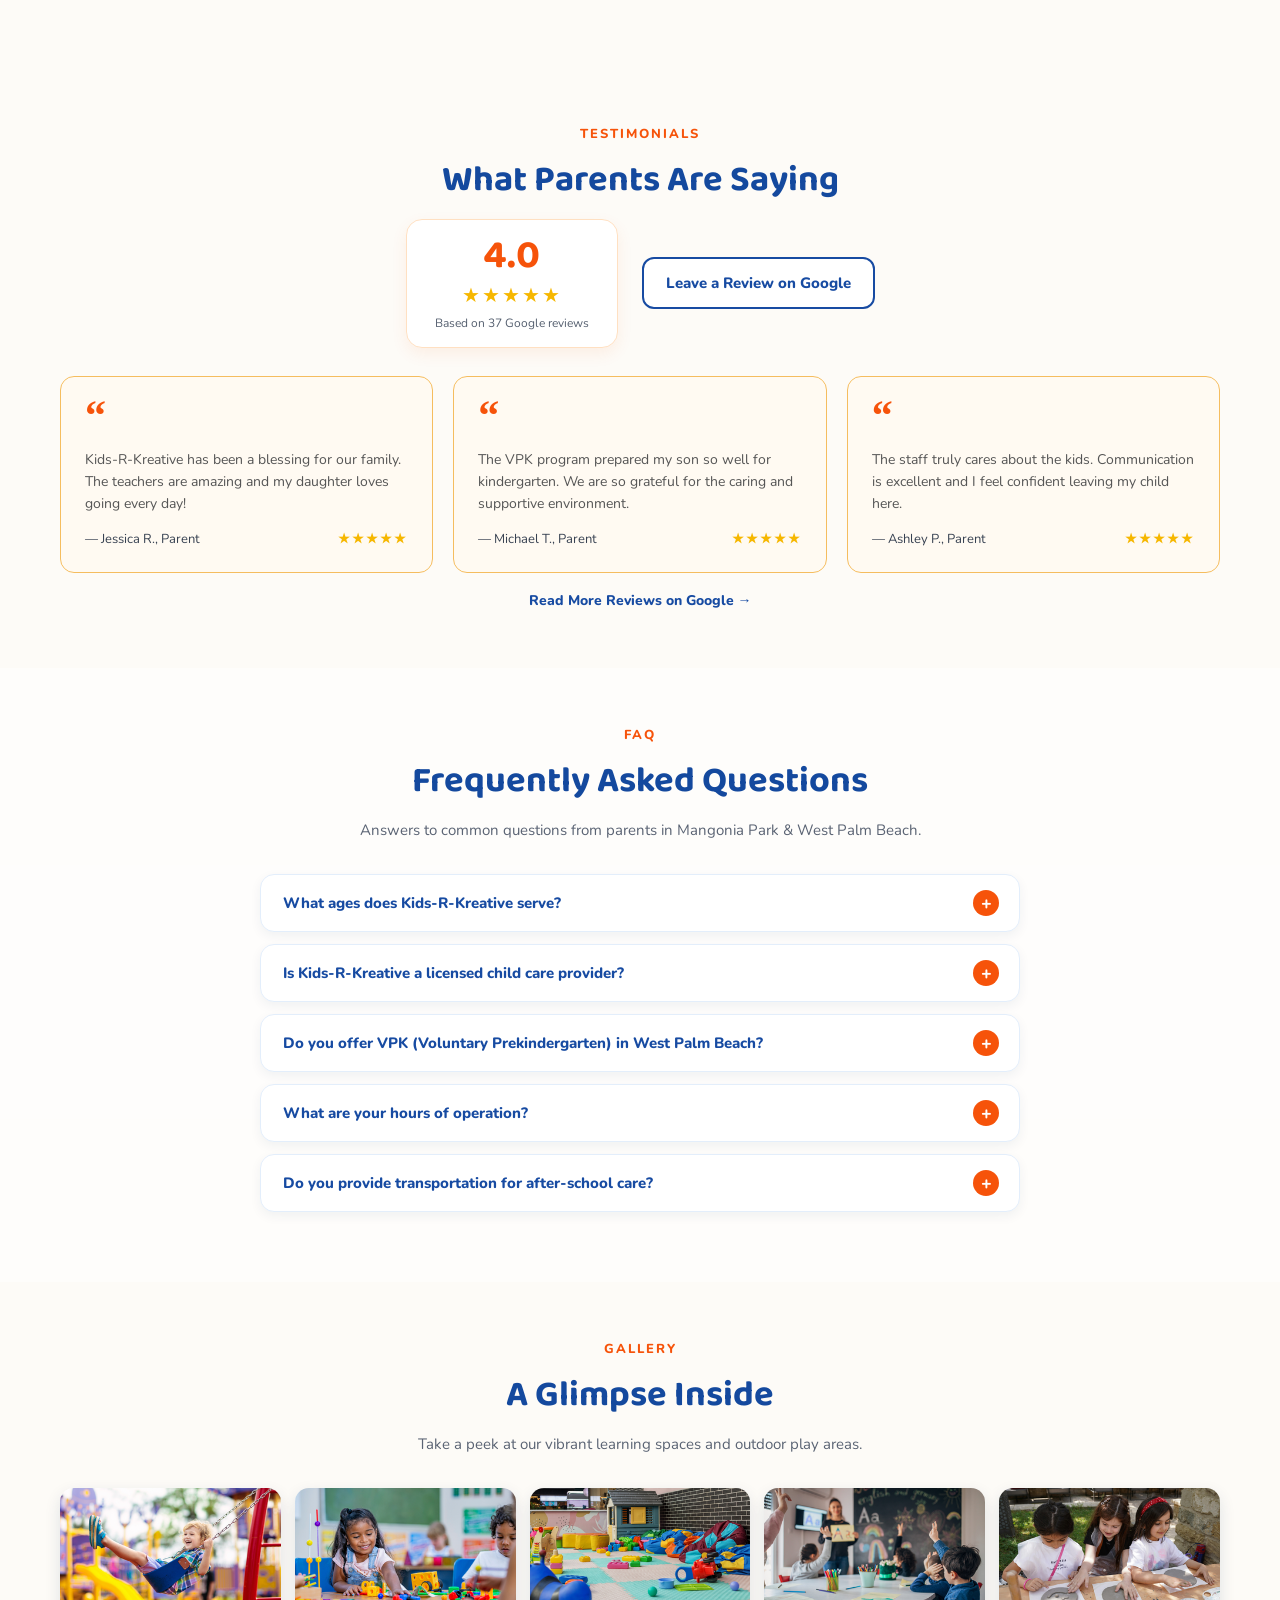
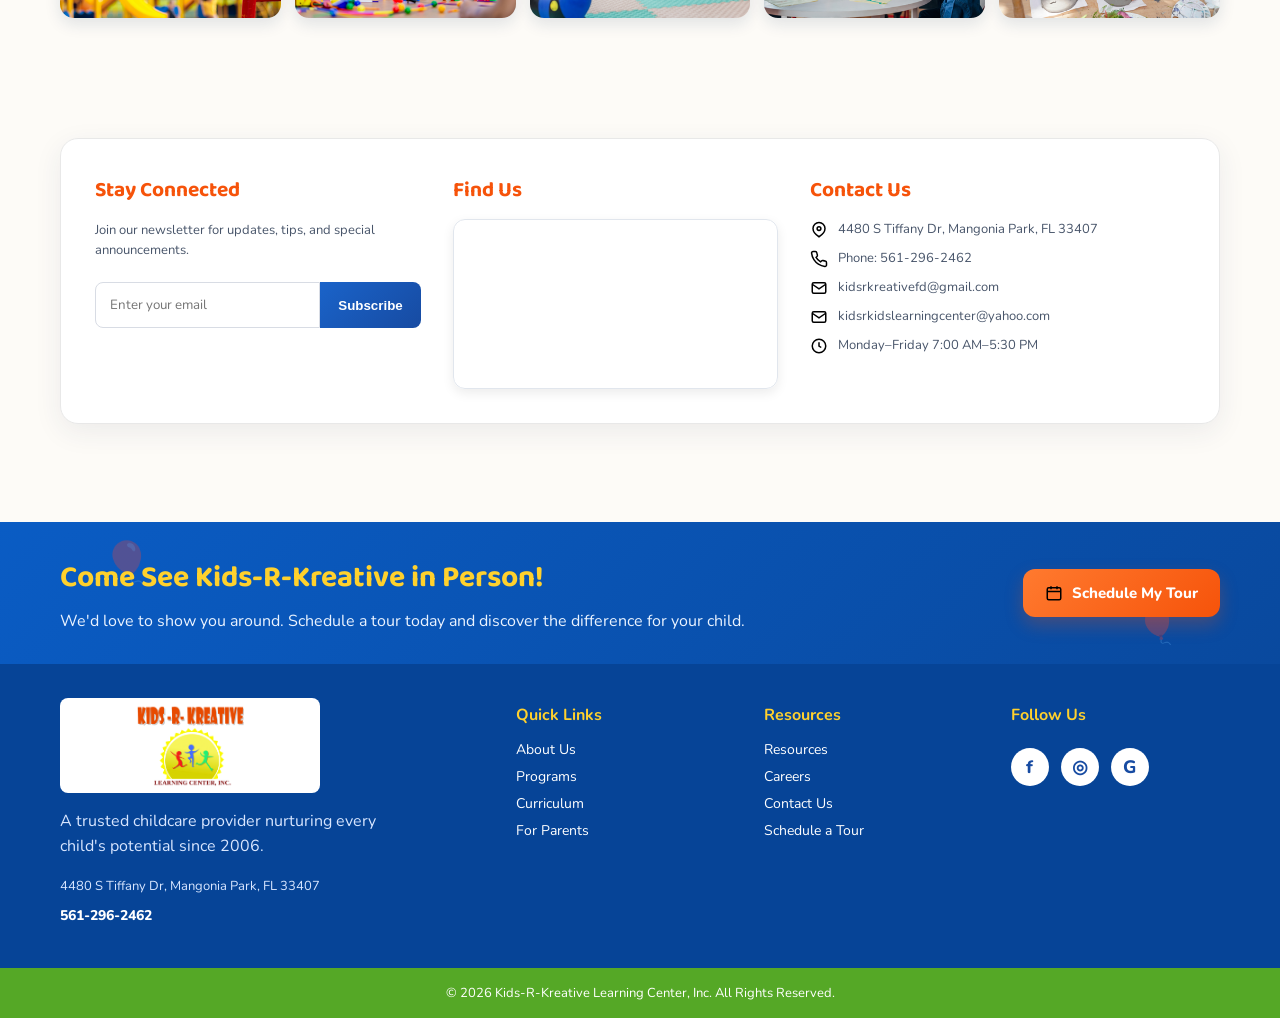
==== commit c22d0f10: "Update images with newly provided program and gallery photos" ====
--- a/index.html
+++ b/index.html
@@ -157,9 +157,10 @@
     <section id="about" class="about section-space">
       <div class="container about-grid">
         <div class="about-media">
-          <img src="assets/hero.jpg" alt="Teacher guiding children during a colorful classroom activity">
+          <img src="assets/main-content-img.png" alt="Teacher guiding children during a colorful classroom activity">
           <span class="about-badge">20+ Years<br>of Care</span>
         </div>
+
         <div class="about-copy">
           <span class="section-tag">About Us</span>
           <h2>Welcome to Kids-R-Kreative Learning Center</h2>
@@ -191,21 +192,22 @@
         <p class="section-sub">Age-appropriate care and learning for every stage of your child's growth.</p>
         <div class="program-grid">
           <article class="program-card orange-card">
-            <div class="card-img"><img src="assets/infant.jpg" alt="Infant care classroom"><span class="card-tag">6 weeks+</span></div>
+            <div class="card-img"><img src="assets/infant-care.png" alt="Infant care classroom"><span class="card-tag">6 weeks+</span></div>
             <div class="card-body"><h3>Infant Care</h3><p>Nurturing care for infants ages 6 weeks and up.</p><a href="#">Learn More →</a></div>
           </article>
           <article class="program-card green-card">
-            <div class="card-img"><img src="assets/child-care.jpg" alt="Children learning through play"><span class="card-tag">Ages 1-4</span></div>
+            <div class="card-img"><img src="assets/child-care.png" alt="Children learning through play"><span class="card-tag">Ages 1-4</span></div>
             <div class="card-body"><h3>Child Care</h3><p>Engaging learning experiences for growing young minds.</p><a href="#">Learn More →</a></div>
           </article>
           <article class="program-card green-card">
-            <div class="card-img"><img src="assets/vpk.jpg" alt="VPK student learning in class"><span class="card-tag">Ages 4-5</span></div>
+            <div class="card-img"><img src="assets/vpk-program.png" alt="VPK student learning in class"><span class="card-tag">Ages 4-5</span></div>
             <div class="card-body"><h3>VPK Program</h3><p>School readiness through our Florida VPK program.</p><a href="#">Learn More →</a></div>
           </article>
           <article class="program-card blue-card">
-            <div class="card-img"><img src="assets/after-school.jpg" alt="After-school students doing homework"><span class="card-tag">Ages 5-12</span></div>
+            <div class="card-img"><img src="assets/after-school-care.png" alt="After-school students doing homework"><span class="card-tag">Ages 5-12</span></div>
             <div class="card-body"><h3>After-School Care</h3><p>Enrichment, homework help, and fun after school.</p><a href="#">Learn More →</a></div>
           </article>
+
         </div>
       </div>
     </section>
@@ -306,26 +308,27 @@
         <p class="section-sub">Take a peek at our vibrant learning spaces and outdoor play areas.</p>
         <div class="gallery-grid">
           <figure class="gallery-item">
-            <img src="assets/gallery-1.jpg" alt="Playground area">
+            <img src="assets/outdoor-play.png" alt="Playground area">
             <figcaption><span>Outdoor Play</span></figcaption>
           </figure>
           <figure class="gallery-item">
-            <img src="assets/gallery-2.jpg" alt="Children doing a classroom activity">
+            <img src="assets/classroom-fun.png" alt="Children doing a classroom activity">
             <figcaption><span>Classroom Fun</span></figcaption>
           </figure>
           <figure class="gallery-item">
-            <img src="assets/gallery-3.jpg" alt="Outdoor play equipment">
+            <img src="assets/play-equipment.png" alt="Outdoor play equipment">
             <figcaption><span>Play Equipment</span></figcaption>
           </figure>
           <figure class="gallery-item">
-            <img src="assets/gallery-4.jpg" alt="Colorful classroom">
+            <img src="assets/learning-spaces.png" alt="Colorful classroom">
             <figcaption><span>Learning Spaces</span></figcaption>
           </figure>
           <figure class="gallery-item">
-            <img src="assets/gallery-5.jpg" alt="Outdoor learning and play area">
+            <img src="assets/outdoor-learning.png" alt="Outdoor learning and play area">
             <figcaption><span>Outdoor Learning</span></figcaption>
           </figure>
         </div>
+
       </div>
     </section>
 
--- a/style.css
+++ b/style.css
@@ -60,15 +60,16 @@
 .hero{position:relative;height:78vh;min-height:520px;display:flex;align-items:center;justify-content:center;overflow:hidden}
 .hero-video{position:absolute;inset:0;width:100%;height:100%;object-fit:cover;z-index:0}
 .hero-overlay{position:absolute;inset:0;background:linear-gradient(90deg,rgba(7,40,90,.72) 0%,rgba(7,40,90,.45) 50%,rgba(7,40,90,.25) 100%);z-index:1}
-.hero-content{position:relative;z-index:2;text-align:left;max-width:760px;margin-left:0}
+.hero-content{position:relative;z-index:2;margin:0 auto}
 .hero-badge{display:inline-block;background:rgba(255,255,255,.18);backdrop-filter:blur(6px);color:#fff;font-weight:800;font-size:13px;padding:8px 18px;border-radius:30px;margin-bottom:20px;border:1px solid rgba(255,255,255,.35);letter-spacing:.5px}
-.hero h1{font-family:'Baloo 2',cursive;font-size:64px;line-height:1;margin:0 0 18px;font-weight:800;letter-spacing:-1px;color:#fff;text-shadow:0 4px 20px rgba(0,0,0,.35)}
+.hero h1{font-family:'Baloo 2',cursive;font-size:64px;line-height:1.05;margin:0 0 18px;font-weight:800;letter-spacing:-1px;color:#fff;text-shadow:0 4px 20px rgba(0,0,0,.35)}
 .hero h1 span{display:block;color:#ffd12d}
 .hero h1 .blue{color:#fff}
 .hero-tagline{font-size:18px;font-weight:700;color:#fff;margin:0 0 28px;letter-spacing:1px;text-shadow:0 2px 10px rgba(0,0,0,.3)}
-.hero-actions{display:flex;gap:16px;flex-wrap:wrap}
+.hero-actions{display:flex;gap:16px;flex-wrap:wrap;}
 .hero-actions .btn-outline{border-color:#fff;color:#fff;background:rgba(255,255,255,.12);backdrop-filter:blur(4px)}
 .hero-actions .btn-outline:hover{background:#fff;color:#174ba2}
+
 
 /* ===== About ===== */
 .about{background:rgba(255,255,255,.6)}
@@ -96,14 +97,15 @@
 .circle,.benefit-icon,.learn-icon{display:grid;place-items:center;border-radius:50%;color:#fff;flex:0 0 auto}
 .circle{width:48px;height:48px;box-shadow:0 4px 10px rgba(0,0,0,.12)}
 .circle img,.benefit-icon img,.learn-icon img{width:58%;height:58%;filter:brightness(0) invert(1)}
+.circle.blue, .benefit-icon.blue,.learn-icon.blue{background:linear-gradient(135deg,#1a63c9,#074aa5)}
 .orange{background:linear-gradient(135deg,#ff7a2f,#f6530a)}
-.blue{background:linear-gradient(135deg,#1a63c9,#124aa3)}
 .green{background:linear-gradient(135deg,#6cc22f,#56aa23)}
 .gold{background:linear-gradient(135deg,#ffc933,#f7b600)}
 .text-badge{font-weight:800}
 
 /* ===== Section Headings ===== */
 .section-tag{display:block;text-align:center;color:#f6530a;font-weight:800;font-size:13px;letter-spacing:2px;text-transform:uppercase;margin-bottom:8px}
+.about-copy .section-tag{text-align:left}
 .section h2,.benefits h2,.learning h2,.faculty h2,.testimonials h2,.gallery h2{font-family:'Baloo 2',cursive;font-size:36px;text-align:center;color:#14499e;margin:0 0 10px}
 .section-sub{text-align:center;color:#5a6373;font-size:15px;margin:0 0 34px}
 
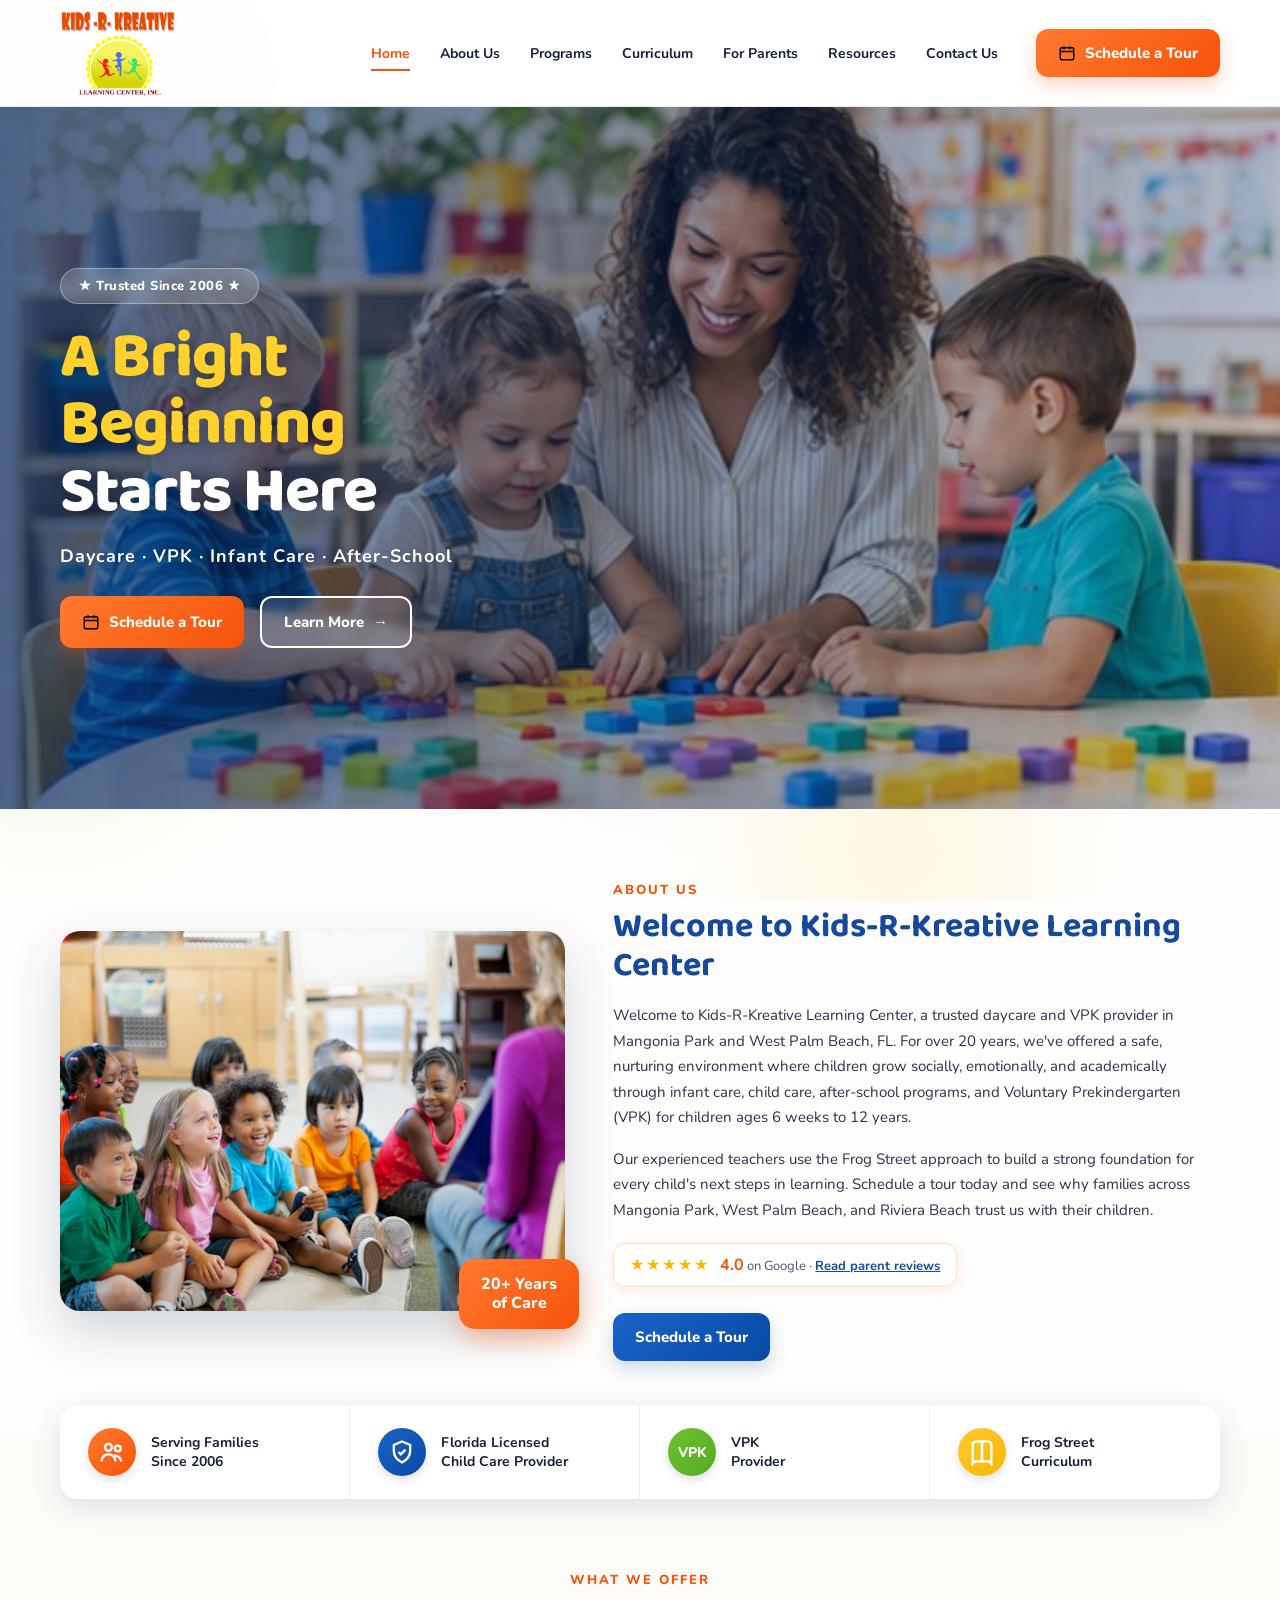
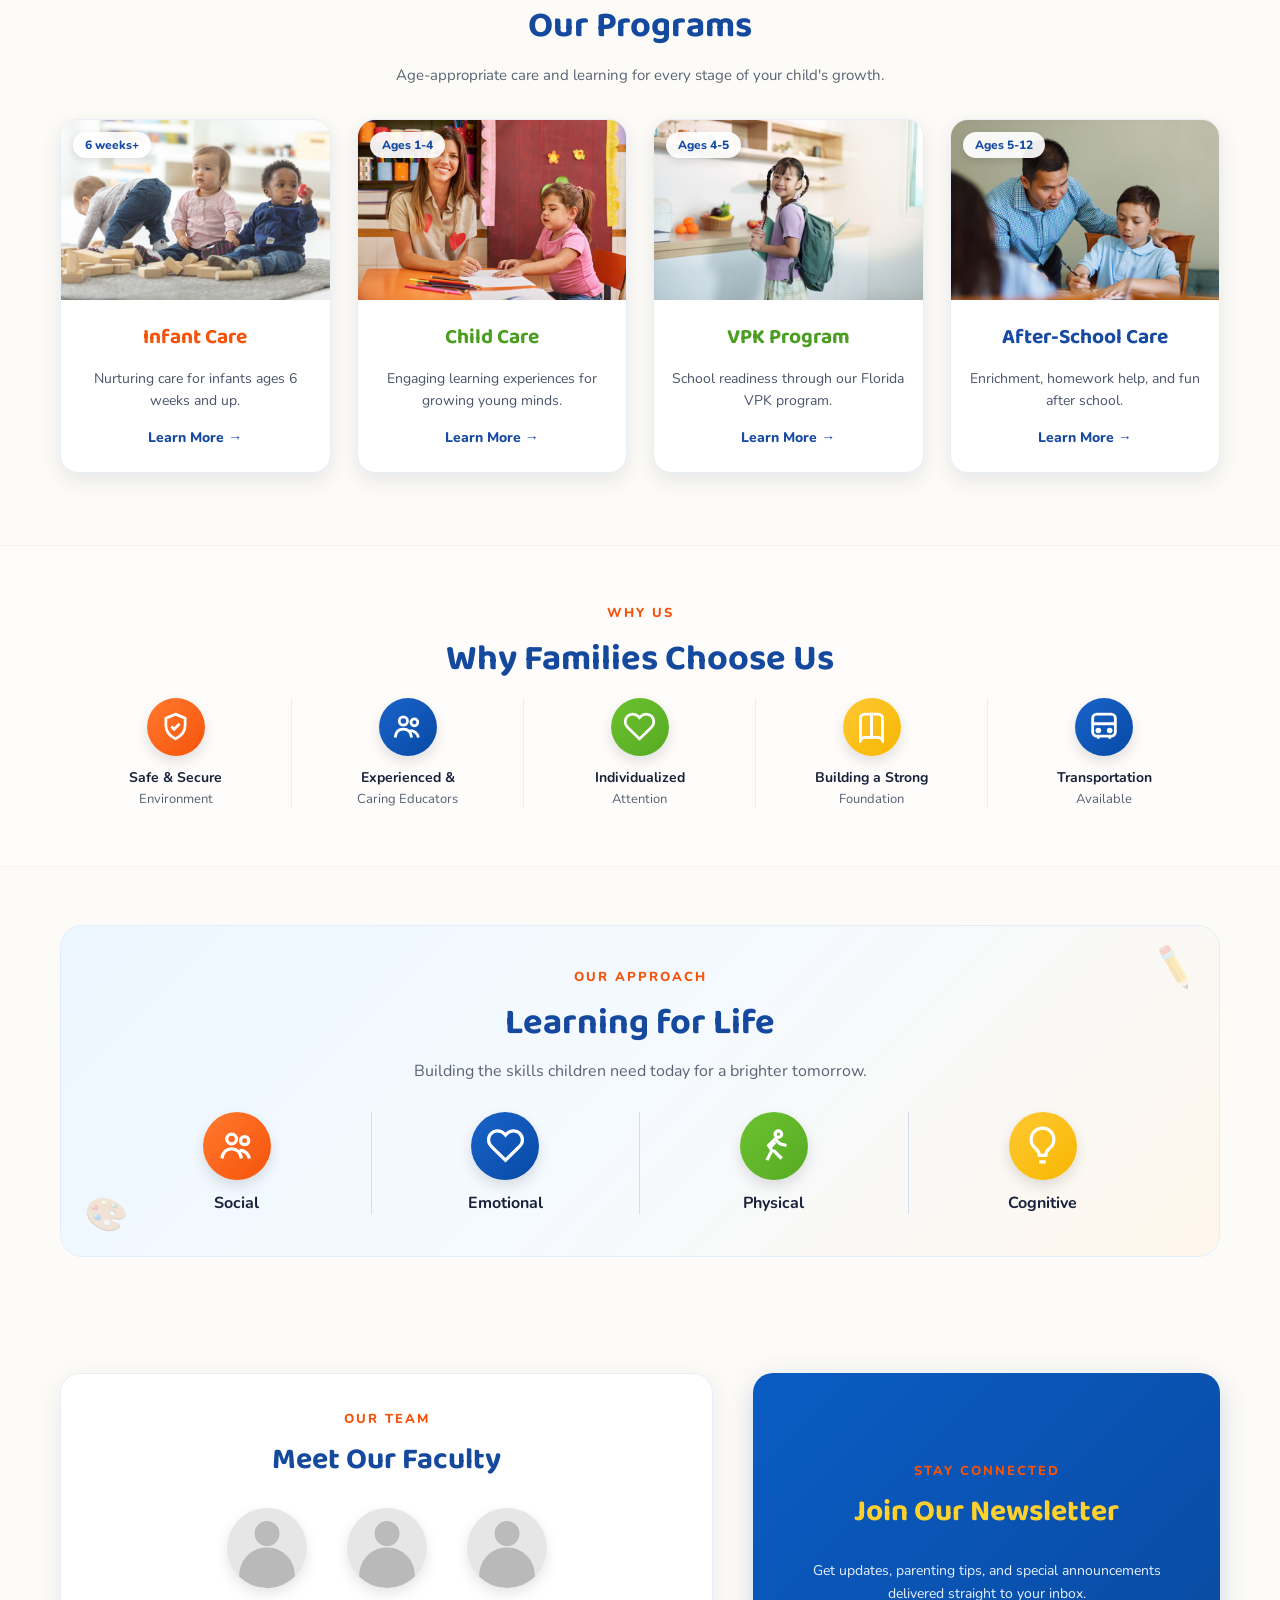
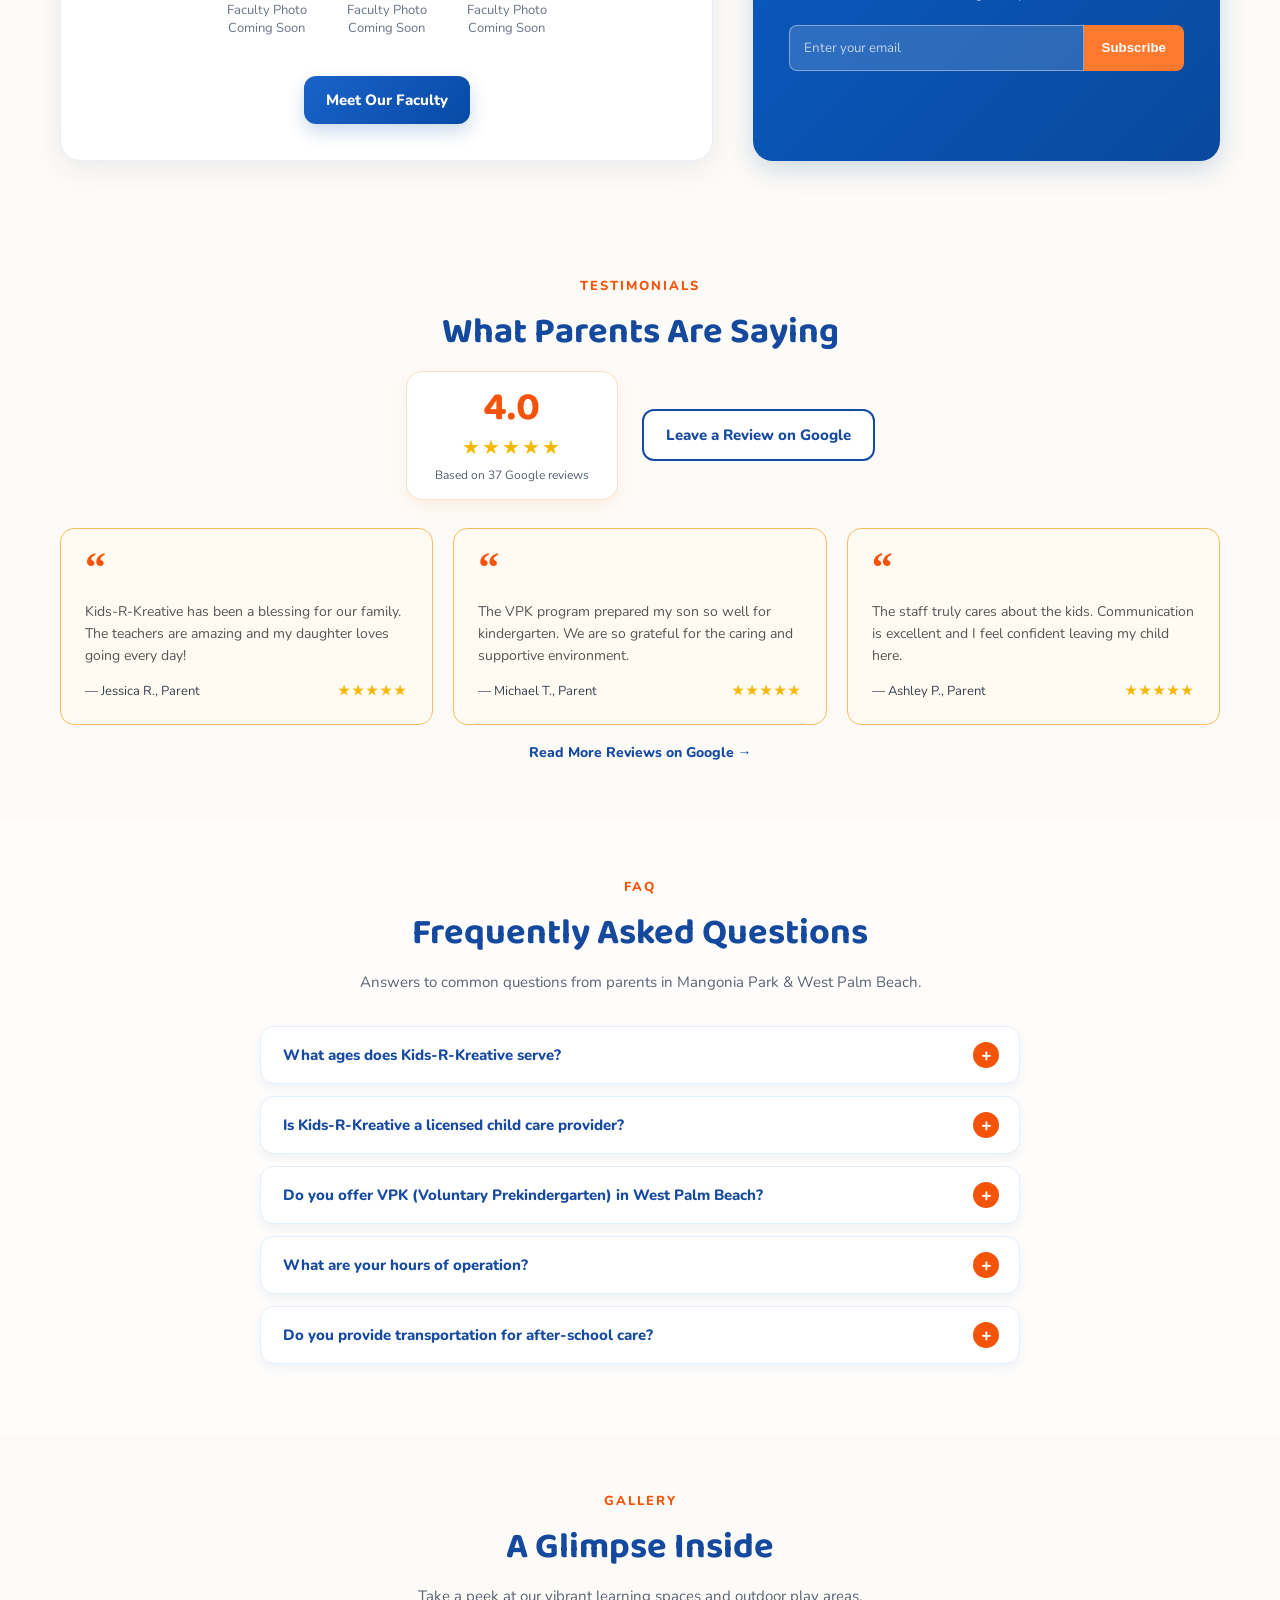
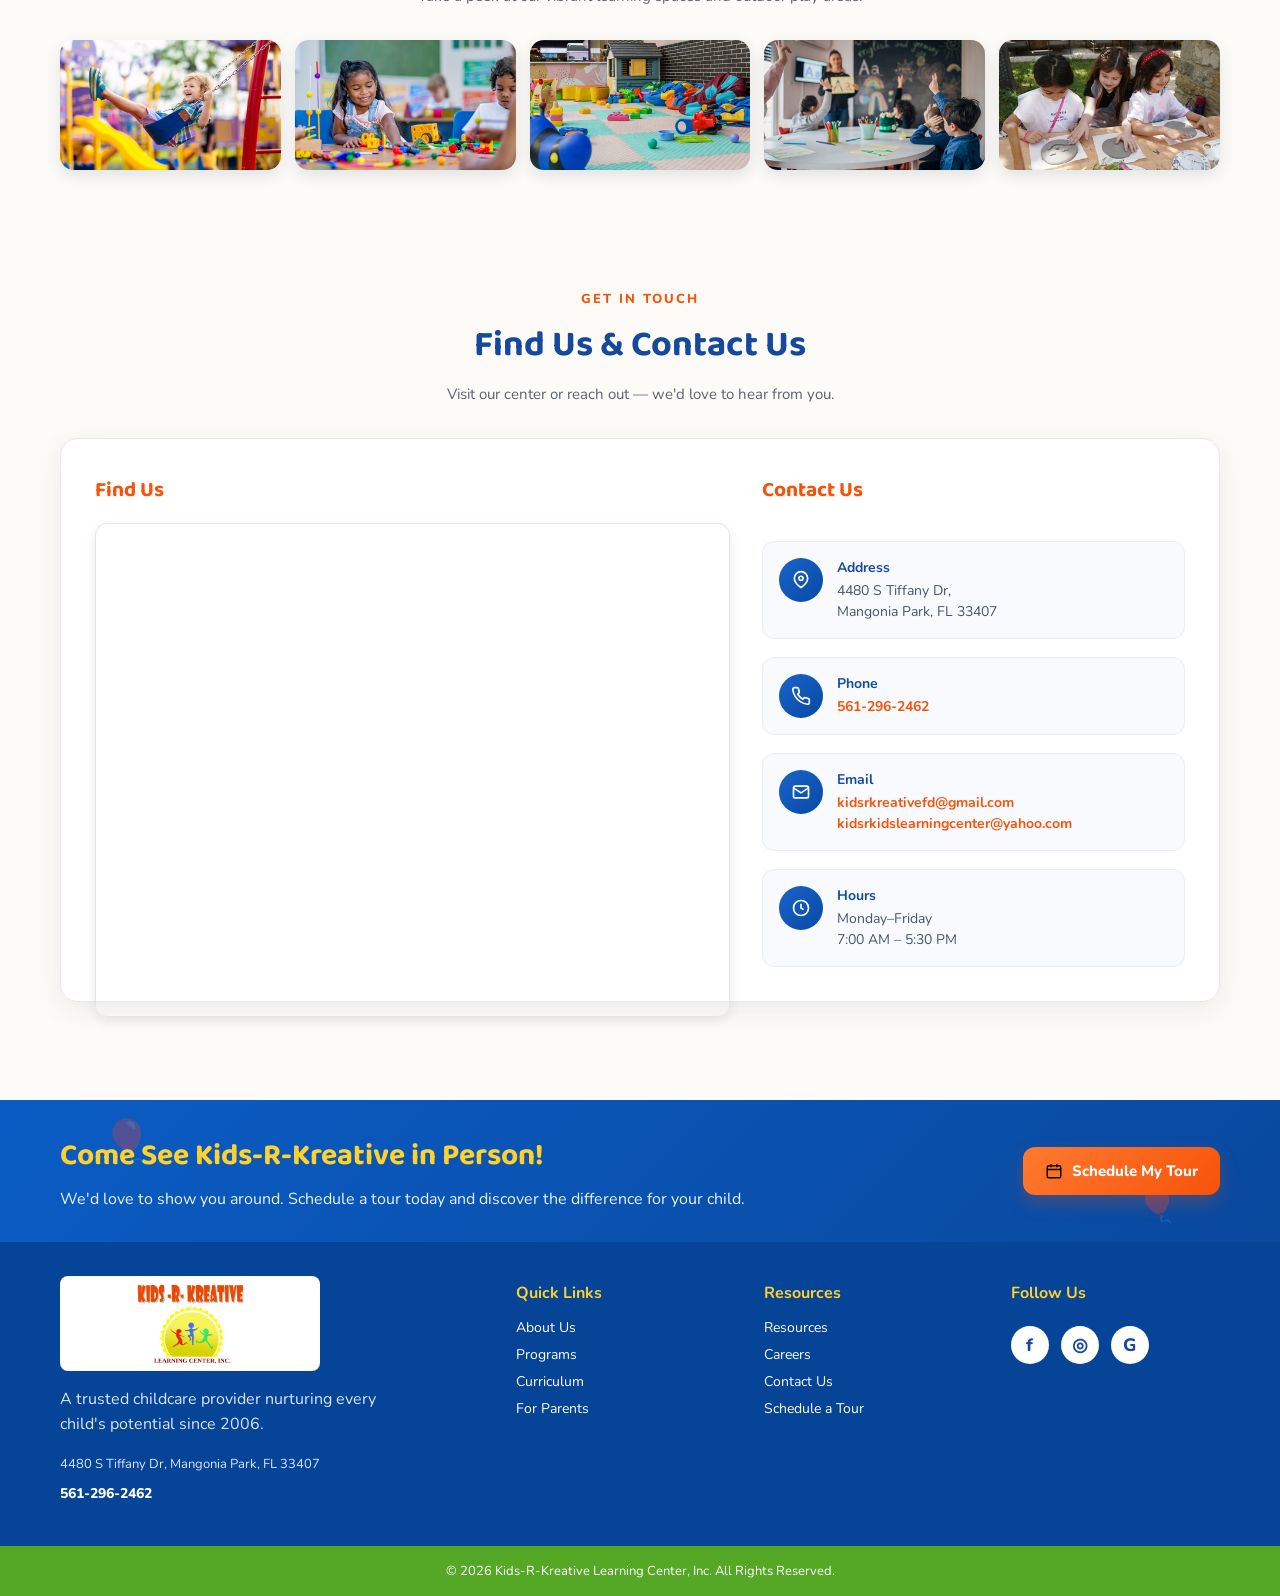
==== commit ccad4183: "Combine Our Team and Stay Connected sections; improve Find Us and Contact Us layout" ====
--- a/index.html
+++ b/index.html
@@ -241,17 +241,30 @@
     </section>
 
     <section class="faculty section-space-sm">
-      <div class="container">
-        <span class="section-tag">Our Team</span>
-        <h2>Meet Our Faculty</h2>
-        <div class="faculty-row">
-          <div class="faculty-placeholder"><span></span><p>Faculty Photo<br>Coming Soon</p></div>
-          <div class="faculty-placeholder"><span></span><p>Faculty Photo<br>Coming Soon</p></div>
-          <div class="faculty-placeholder"><span></span><p>Faculty Photo<br>Coming Soon</p></div>
+      <div class="container faculty-wrap">
+        <div class="faculty-main">
+          <span class="section-tag">Our Team</span>
+          <h2>Meet Our Faculty</h2>
+          <div class="faculty-row">
+            <div class="faculty-placeholder"><span></span><p>Faculty Photo<br>Coming Soon</p></div>
+            <div class="faculty-placeholder"><span></span><p>Faculty Photo<br>Coming Soon</p></div>
+            <div class="faculty-placeholder"><span></span><p>Faculty Photo<br>Coming Soon</p></div>
+          </div>
           <a class="btn btn-blue" href="#">Meet Our Faculty</a>
         </div>
-      </div>
-    </section>
+        <div class="faculty-newsletter">
+          <span class="section-tag">Stay Connected</span>
+          <h2>Join Our Newsletter</h2>
+          <p>Get updates, parenting tips, and special announcements delivered straight to your inbox.</p>
+          <form class="newsletter-form" onsubmit="event.preventDefault(); alert('Demo form only.');">
+            <label class="sr-only" for="email2">Email address</label>
+            <input id="email2" type="email" placeholder="Enter your email" required>
+            <button type="submit">Subscribe</button>
+          </form>
+        </div>
+      </div>
+    </section>
+
 
     <section id="parents" class="testimonials section-space-sm">
       <div class="container">
@@ -333,36 +346,44 @@
     </section>
 
     <section id="contact" class="contact-panel section-space-sm">
-      <div class="container contact-grid">
-        <div class="newsletter">
-          <h3>Stay Connected</h3>
-          <p>Join our newsletter for updates, tips, and special announcements.</p>
-          <form class="newsletter-form" onsubmit="event.preventDefault(); alert('Demo form only.');">
-            <label class="sr-only" for="email">Email address</label>
-            <input id="email" type="email" placeholder="Enter your email" required>
-            <button type="submit">Subscribe</button>
-          </form>
-        </div>
-        <div class="map-card">
-          <h3>Find Us</h3>
-          <div class="map-embed">
-            <iframe
-              src="https://www.google.com/maps?q=4480%20S%20Tiffany%20Dr%2C%20Mangonia%20Park%2C%20FL%2033407&output=embed"
-              width="100%" height="100%" style="border:0;" allowfullscreen="" loading="lazy"
-              referrerpolicy="no-referrer-when-downgrade"
-              title="Map showing Kids-R-Kreative location in Mangonia Park, Florida"></iframe>
+      <div class="container">
+        <span class="section-tag">Get In Touch</span>
+        <h2>Find Us & Contact Us</h2>
+        <p class="section-sub">Visit our center or reach out — we'd love to hear from you.</p>
+        <div class="contact-grid">
+          <div class="map-card">
+            <h3>Find Us</h3>
+            <div class="map-embed">
+              <iframe
+                src="https://www.google.com/maps?q=4480%20S%20Tiffany%20Dr%2C%20Mangonia%20Park%2C%20FL%2033407&output=embed"
+                width="100%" height="100%" style="border:0;" allowfullscreen="" loading="lazy"
+                referrerpolicy="no-referrer-when-downgrade"
+                title="Map showing Kids-R-Kreative location in Mangonia Park, Florida"></iframe>
+            </div>
           </div>
-        </div>
-        <div class="contact-details">
-          <h3>Contact Us</h3>
-          <p><img src="assets/pin.svg" alt="">4480 S Tiffany Dr, Mangonia Park, FL 33407</p>
-          <p><img src="assets/phone.svg" alt="">Phone: 561-296-2462</p>
-          <p><img src="assets/mail.svg" alt="">kidsrkreativefd@gmail.com</p>
-          <p><img src="assets/mail.svg" alt="">kidsrkidslearningcenter@yahoo.com</p>
-          <p><img src="assets/clock.svg" alt="">Monday–Friday 7:00 AM–5:30 PM</p>
-        </div>
-      </div>
-    </section>
+          <div class="contact-details">
+            <h3>Contact Us</h3>
+            <div class="contact-item">
+              <span class="contact-icon"><img src="assets/pin.svg" alt=""></span>
+              <div><strong>Address</strong><p>4480 S Tiffany Dr,<br>Mangonia Park, FL 33407</p></div>
+            </div>
+            <div class="contact-item">
+              <span class="contact-icon"><img src="assets/phone.svg" alt=""></span>
+              <div><strong>Phone</strong><p><a href="tel:+15612962462">561-296-2462</a></p></div>
+            </div>
+            <div class="contact-item">
+              <span class="contact-icon"><img src="assets/mail.svg" alt=""></span>
+              <div><strong>Email</strong><p><a href="mailto:kidsrkreativefd@gmail.com">kidsrkreativefd@gmail.com</a><br><a href="mailto:kidsrkidslearningcenter@yahoo.com">kidsrkidslearningcenter@yahoo.com</a></p></div>
+            </div>
+            <div class="contact-item">
+              <span class="contact-icon"><img src="assets/clock.svg" alt=""></span>
+              <div><strong>Hours</strong><p>Monday–Friday<br>7:00 AM – 5:30 PM</p></div>
+            </div>
+          </div>
+        </div>
+      </div>
+    </section>
+
 
     <section id="tour" class="tour-cta">
       <div class="container tour-inner">
--- a/style.css
+++ b/style.css
@@ -150,11 +150,25 @@
 .learn-icon{width:68px;height:68px;margin:0 auto 12px;box-shadow:0 6px 14px rgba(0,0,0,.12);transition:transform .3s}
 .learning-grid>div:hover .learn-icon{transform:scale(1.12) rotate(6deg)}
 
-/* ===== Faculty ===== */
-.faculty-row{display:flex;align-items:center;justify-content:center;gap:58px;flex-wrap:wrap}
+/* ===== Faculty + Stay Connected ===== */
+.faculty-wrap{display:grid;grid-template-columns:1.4fr 1fr;gap:40px;align-items:stretch}
+.faculty-main{background:#fff;border:1px solid #e9edf5;border-radius:20px;padding:36px;box-shadow:0 8px 28px rgba(20,52,93,.08);text-align:center}
+.faculty-main .section-tag,.faculty-newsletter .section-tag{text-align:center}
+.faculty-main h2,.faculty-newsletter h2{font-family:'Baloo 2',cursive;font-size:30px;color:#14499e;margin:0 0 24px;text-align:center}
+.faculty-row{display:flex;align-items:center;justify-content:center;gap:40px;flex-wrap:wrap;margin-bottom:26px}
 .faculty-placeholder{text-align:center;color:#697386;font-size:13px;transition:transform .25s}
 .faculty-placeholder:hover{transform:translateY(-6px)}
 .faculty-placeholder span{width:80px;height:80px;border-radius:50%;display:block;margin:0 auto 8px;background:radial-gradient(circle at 50% 32%,#bbb 0 18%,transparent 19%),radial-gradient(circle at 50% 84%,#b9b9b9 0 35%,#e6e6e6 36%);box-shadow:0 6px 14px rgba(0,0,0,.1)}
+.faculty-newsletter{background:linear-gradient(135deg,#0a5cc4,#09499e);border-radius:20px;padding:36px;color:#fff;display:flex;flex-direction:column;justify-content:center;box-shadow:0 8px 28px rgba(7,74,165,.2)}
+.faculty-newsletter h2{color:#ffd12d}
+.faculty-newsletter p{color:#eaf3ff;font-size:14px;line-height:1.6;margin:0 0 20px;text-align:center}
+.faculty-newsletter .newsletter-form{display:flex;margin-top:0}
+.faculty-newsletter .newsletter-form input{flex:1;border:1px solid rgba(255,255,255,.4);background:rgba(255,255,255,.15);color:#fff;padding:13px 14px;border-radius:8px 0 0 8px;min-width:0;font-family:inherit}
+.faculty-newsletter .newsletter-form input::placeholder{color:rgba(255,255,255,.7)}
+.faculty-newsletter .newsletter-form input:focus{outline:2px solid #ffd12d;border-color:transparent}
+.faculty-newsletter .newsletter-form button{border:0;background:#ff7a2f;color:#fff;font-weight:800;padding:0 18px;border-radius:0 8px 8px 0;cursor:pointer;transition:opacity .2s}
+.faculty-newsletter .newsletter-form button:hover{opacity:.9}
+
 
 /* ===== Testimonials ===== */
 .rating-summary{display:flex;align-items:center;justify-content:center;gap:24px;margin-bottom:28px;flex-wrap:wrap}
@@ -198,18 +212,21 @@
 
 /* ===== Contact ===== */
 .contact-panel{padding-top:62px}
-.contact-grid{display:grid;grid-template-columns:1fr 1fr 1.15fr;gap:32px;border:1px solid #e8e8e8;border-radius:18px;padding:34px;box-shadow:0 8px 28px rgba(32,54,92,.08);background:#fff}
-.contact-grid h3{color:#f6530a;font-size:21px;margin:0 0 12px;font-family:'Baloo 2',cursive}
-.contact-grid p{font-size:13px;line-height:1.55;color:#48556a}
-.newsletter-form{display:flex;margin-top:22px}
-.newsletter-form input{flex:1;border:1px solid #d8dce4;padding:13px 14px;border-radius:8px 0 0 8px;min-width:0;font-family:inherit}
-.newsletter-form input:focus{outline:2px solid #f6530a;border-color:transparent}
-.newsletter-form button{border:0;background:linear-gradient(135deg,#1a63c9,#174ba2);color:#fff;font-weight:800;padding:0 18px;border-radius:0 8px 8px 0;cursor:pointer;transition:opacity .2s}
-.newsletter-form button:hover{opacity:.9}
-.map-card .map-embed{width:100%;height:170px;border-radius:12px;overflow:hidden;border:1px solid #e1e6ed;box-shadow:0 4px 12px rgba(0,0,0,.08)}
+.contact-panel h2{font-family:'Baloo 2',cursive;font-size:36px;text-align:center;color:#14499e;margin:0 0 10px}
+.contact-grid{display:grid;grid-template-columns:1.5fr 1fr;gap:32px;border:1px solid #e8e8e8;border-radius:18px;padding:34px;box-shadow:0 8px 28px rgba(32,54,92,.08);background:#fff}
+.contact-grid h3{color:#f6530a;font-size:21px;margin:0 0 16px;font-family:'Baloo 2',cursive}
+.map-card .map-embed{width:100%;height:100%;min-height:360px;border-radius:12px;overflow:hidden;border:1px solid #e1e6ed;box-shadow:0 4px 12px rgba(0,0,0,.08)}
 .map-card .map-embed iframe{display:block;width:100%;height:100%;border:0}
-.contact-details p{display:flex;align-items:flex-start;gap:10px;margin:9px 0}
-.contact-details p img{width:18px;height:18px;color:#174ba2;flex:0 0 auto;margin-top:2px}
+.contact-details{display:flex;flex-direction:column;gap:18px}
+.contact-item{display:flex;align-items:flex-start;gap:14px;background:#f8fafd;border:1px solid #e9edf5;border-radius:12px;padding:16px}
+.contact-item:hover{box-shadow:0 6px 16px rgba(20,52,93,.08)}
+.contact-icon{width:44px;height:44px;border-radius:50%;background:linear-gradient(135deg,#1a63c9,#074aa5);display:grid;place-items:center;flex:0 0 auto}
+.contact-icon img{width:20px;height:20px;filter:brightness(0) invert(1)}
+.contact-item strong{display:block;color:#174ba2;font-size:14px;margin-bottom:3px}
+.contact-item p{margin:0;font-size:14px;line-height:1.5;color:#48556a}
+.contact-item a{color:#f6530a;font-weight:700}
+.contact-item a:hover{text-decoration:underline}
+
 
 /* ===== Tour CTA ===== */
 .tour-cta{background:linear-gradient(135deg,#0a5cc4,#09499e);color:#fff;padding:32px 0;margin-top:40px;position:relative;overflow:hidden}
@@ -256,7 +273,9 @@
   .benefit{border:0}
   .testimonial-grid{grid-template-columns:1fr}
   .gallery-grid{grid-template-columns:repeat(3,1fr)}
+  .faculty-wrap{grid-template-columns:1fr}
   .contact-grid{grid-template-columns:1fr}
+  .map-card .map-embed{min-height:280px}
   .footer-grid{grid-template-columns:repeat(2,1fr)}
 }
 @media (max-width:620px){
@@ -267,7 +286,9 @@
   .hero-tagline{font-size:15px}
   .about-copy h2{font-size:28px}
   .about-badge{font-size:13px;padding:12px 16px}
+  .faculty-main,.faculty-newsletter{padding:26px 20px}
   .trust-grid,.program-grid,.learning-grid,.footer-grid{grid-template-columns:1fr}
+
   .trust-item{border-right:0;border-bottom:1px solid #eee}
   .learning-grid>div{border-right:0;border-bottom:1px solid #d4deec;padding:18px}
   .gallery-grid{grid-template-columns:repeat(2,1fr)}
